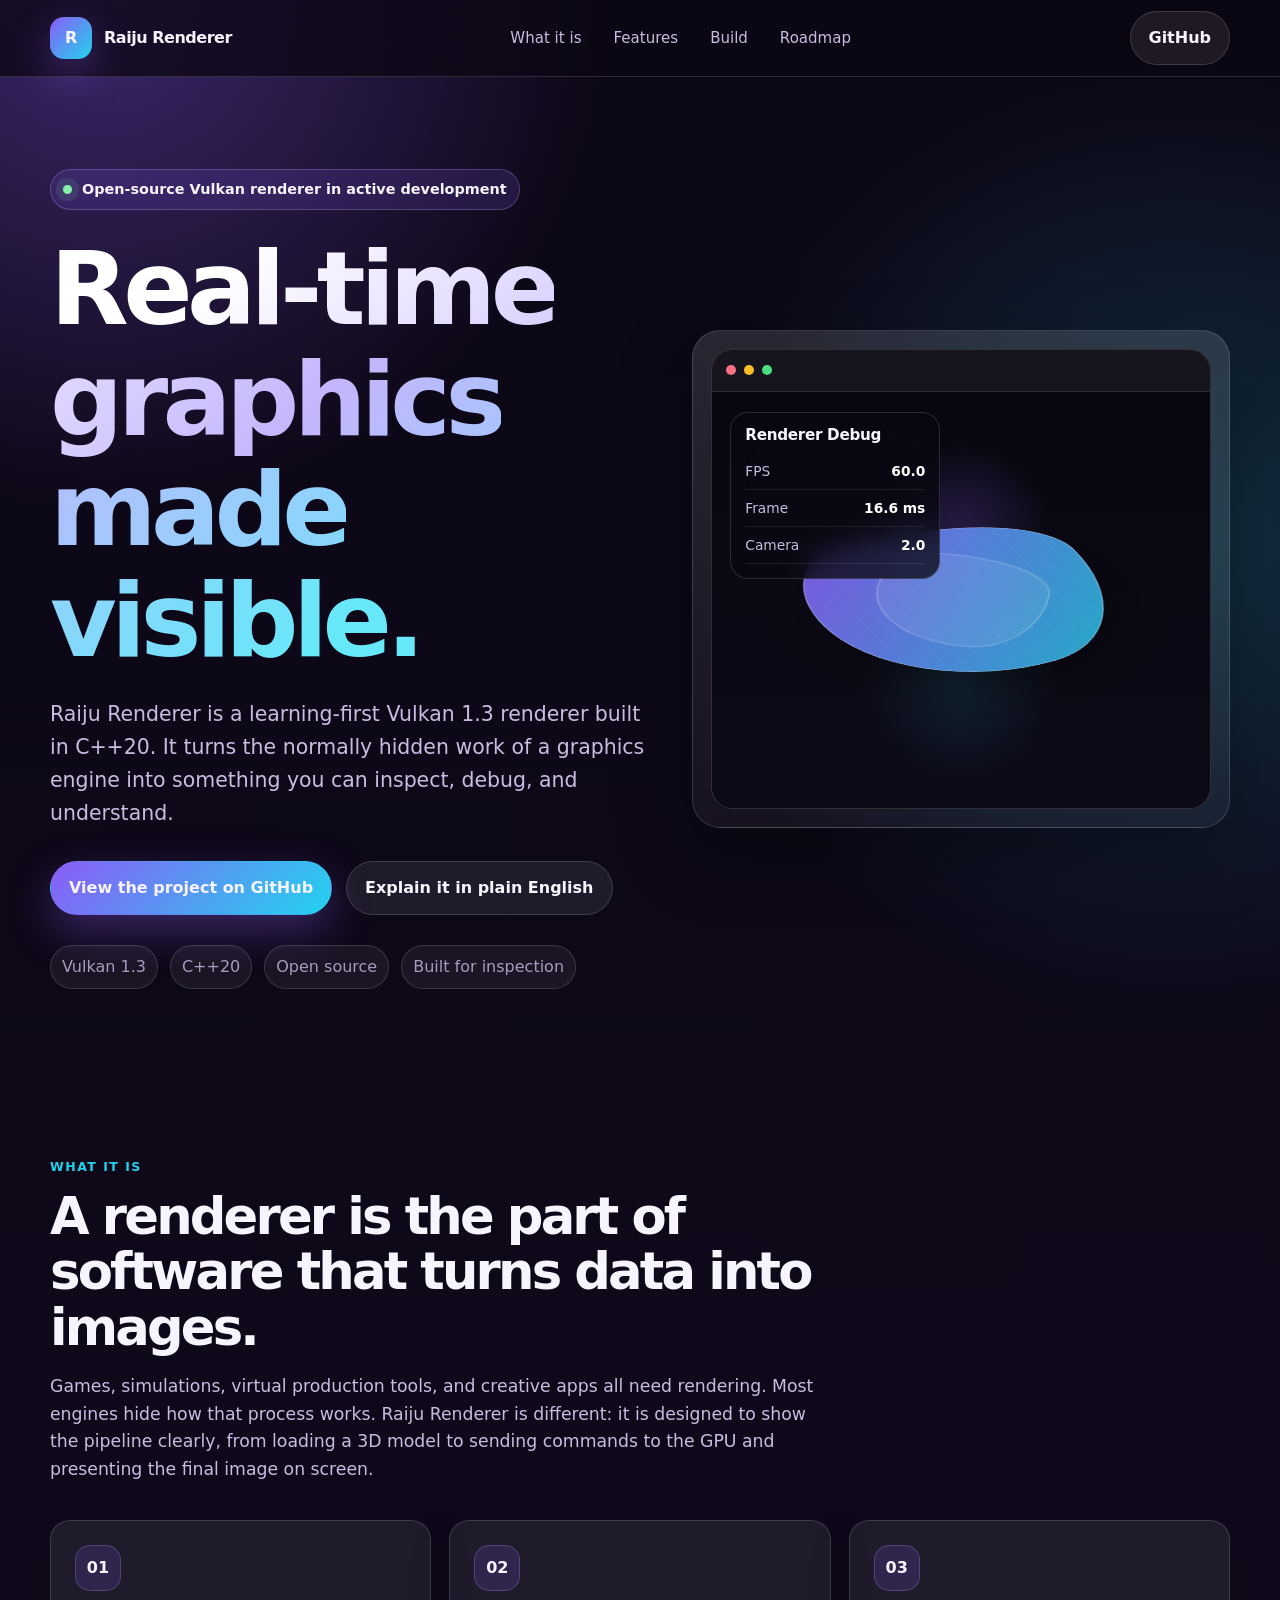
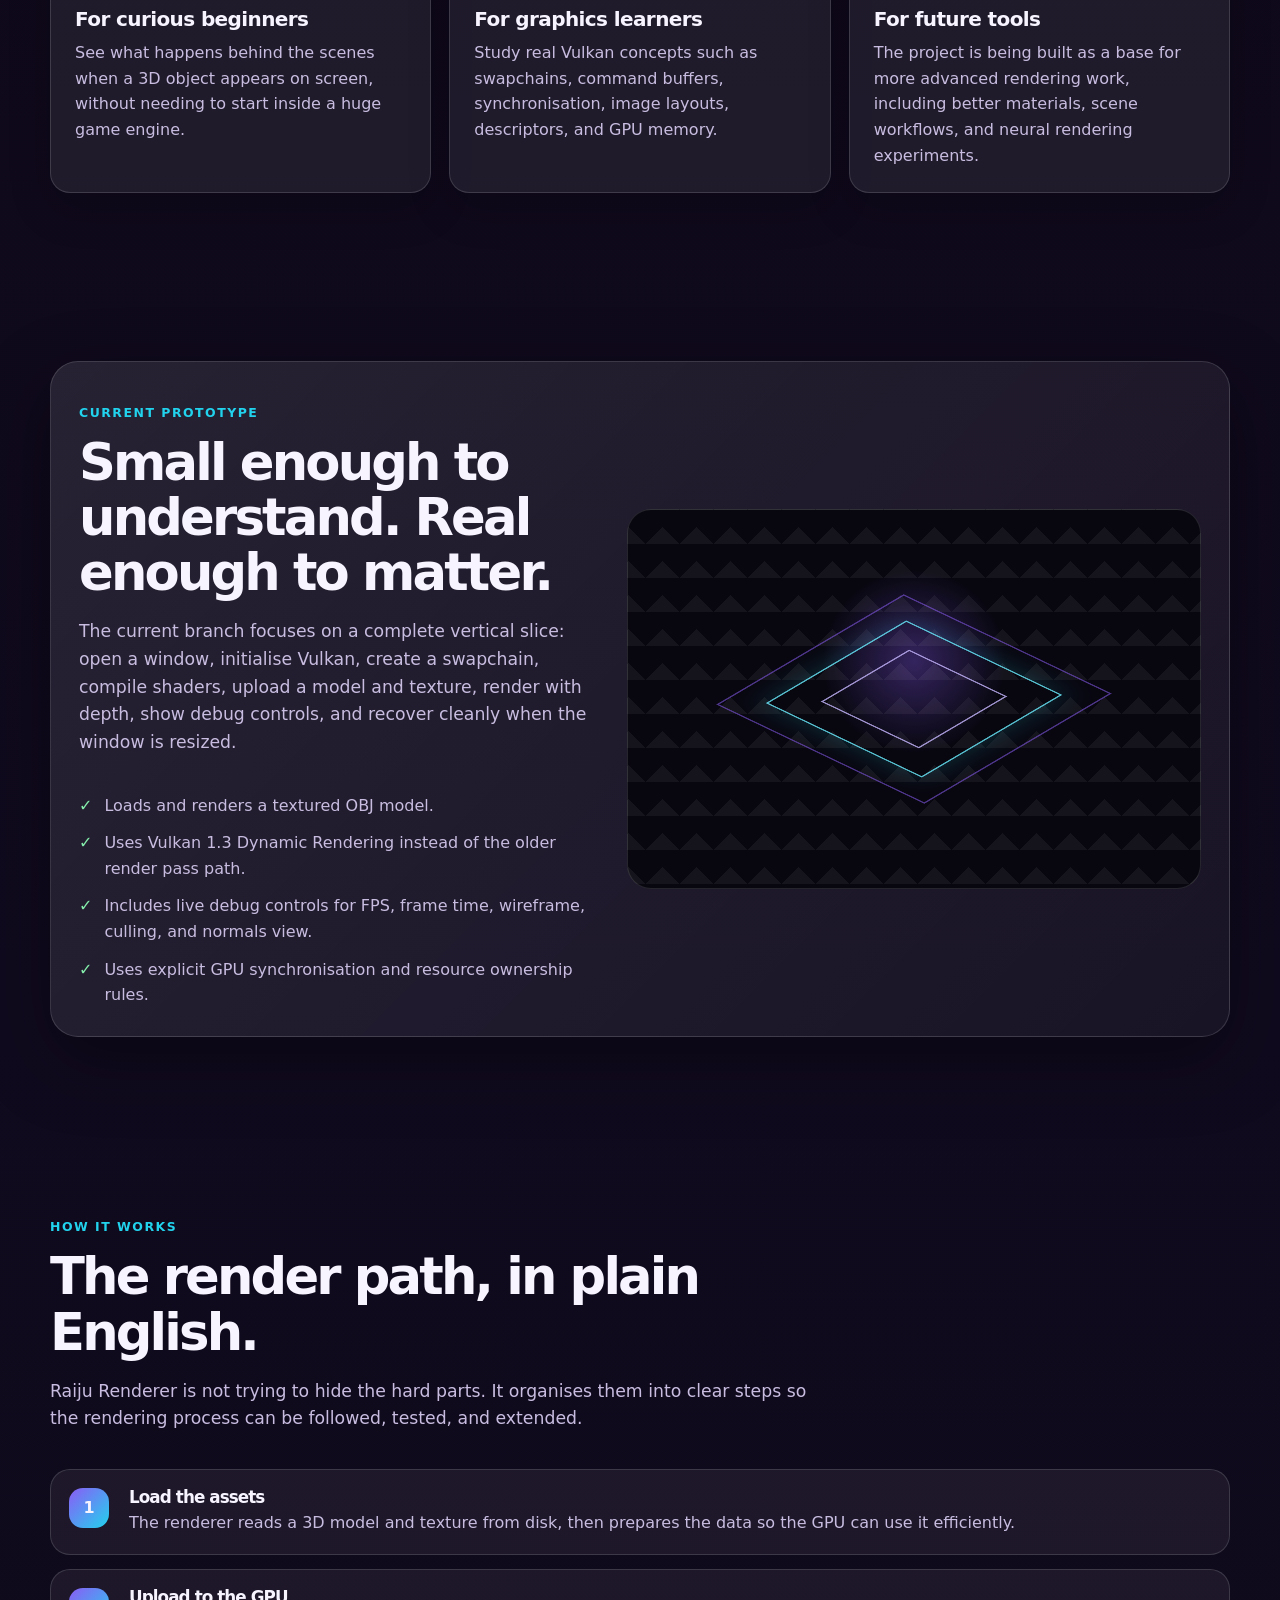
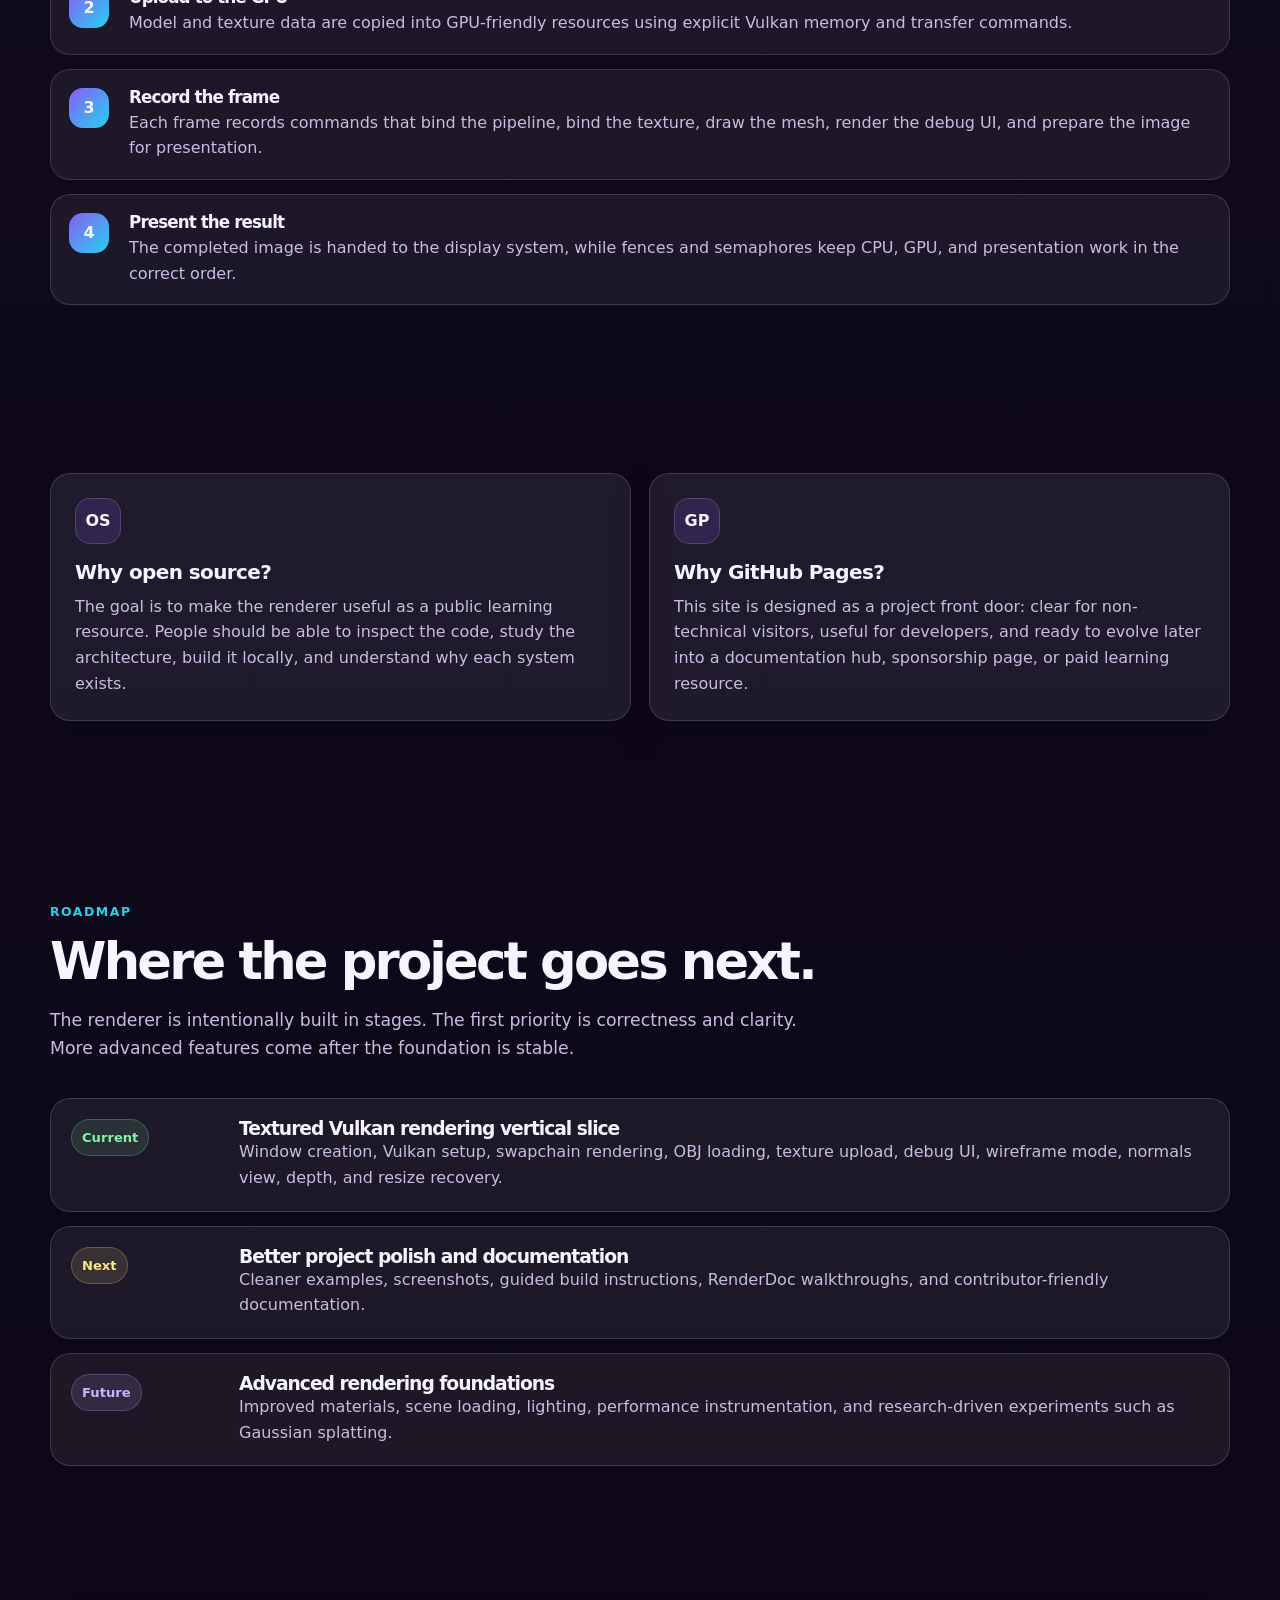
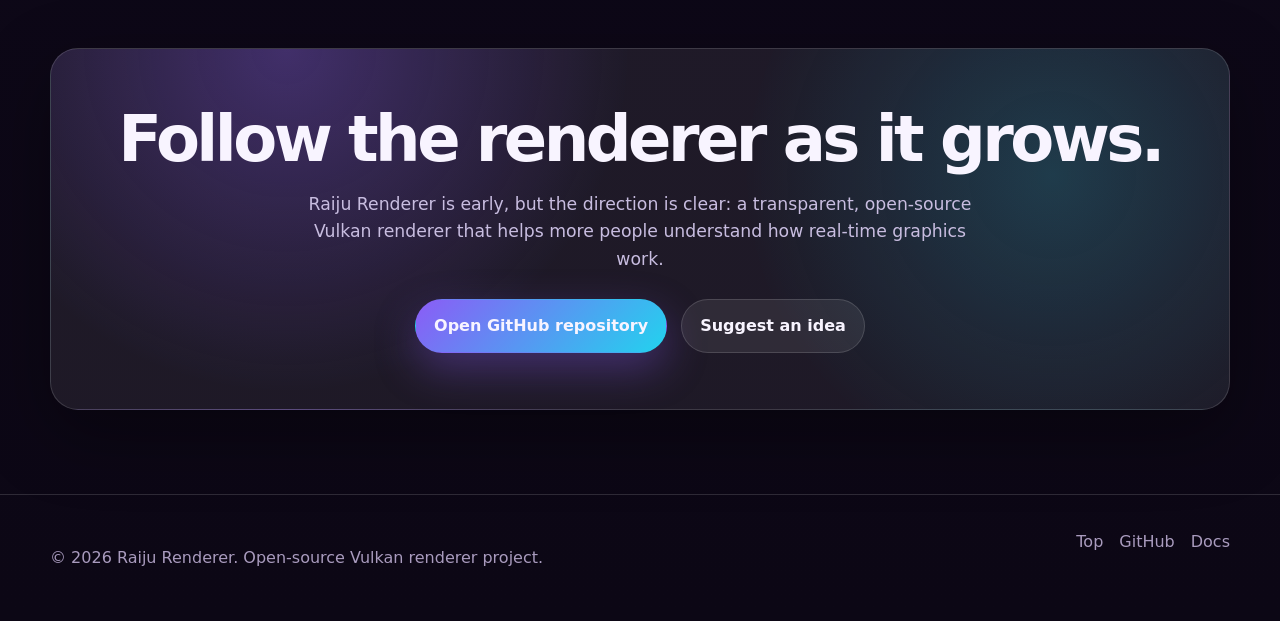
==== index.html @ 5128dfd6 "Github Pages" ====
<!doctype html>
<html lang="en">
<head>
  <meta charset="utf-8">
  <meta name="viewport" content="width=device-width, initial-scale=1">
  <meta name="description" content="Raiju Renderer is an open-source Vulkan 1.3 renderer built in C++20 to make real-time graphics easier to inspect, learn, and extend.">
  <title>Raiju Renderer | Open-Source Vulkan Renderer</title>
  <style>
    :root{--bg:#0c0715;--panel:#151025;--card:rgba(255,255,255,.075);--text:#f8f4ff;--muted:#c8bde0;--line:rgba(255,255,255,.14);--brand:#8b5cf6;--cyan:#22d3ee;--green:#86efac;--yellow:#fde68a;--max:1180px;--r:28px}
    *{box-sizing:border-box}html{scroll-behavior:smooth}body{margin:0;font-family:Inter,ui-sans-serif,system-ui,-apple-system,BlinkMacSystemFont,"Segoe UI",sans-serif;background:radial-gradient(circle at 8% 0,rgba(139,92,246,.38),transparent 32rem),radial-gradient(circle at 92% 10%,rgba(34,211,238,.20),transparent 30rem),linear-gradient(180deg,#0c0715,#100a1e 48%,#0c0715);color:var(--text);line-height:1.6}a{color:inherit;text-decoration:none}.container{width:min(100% - 40px,var(--max));margin:auto}.header{position:sticky;top:0;z-index:10;background:rgba(12,7,21,.76);backdrop-filter:blur(18px);border-bottom:1px solid var(--line)}.nav{min-height:76px;display:flex;align-items:center;justify-content:space-between;gap:20px}.brand{display:flex;align-items:center;gap:12px;font-weight:900;letter-spacing:-.03em}.mark{width:42px;height:42px;border-radius:14px;background:linear-gradient(135deg,var(--brand),var(--cyan));display:grid;place-items:center;box-shadow:0 14px 38px rgba(139,92,246,.35)}.links{display:flex;gap:8px;color:var(--muted);font-size:.94rem}.links a{padding:10px 12px;border-radius:999px}.links a:hover{background:rgba(255,255,255,.08);color:#fff}.btn{display:inline-flex;align-items:center;justify-content:center;padding:13px 18px;border-radius:999px;font-weight:800;border:1px solid transparent;transition:.18s}.btn:hover{transform:translateY(-2px)}.primary{background:linear-gradient(135deg,var(--brand),var(--cyan));box-shadow:0 16px 42px rgba(139,92,246,.34)}.secondary{background:rgba(255,255,255,.08);border-color:var(--line)}.hero{padding:92px 0 72px}.hero-grid{display:grid;grid-template-columns:1.05fr .95fr;gap:48px;align-items:center}.eyebrow{display:inline-flex;gap:10px;align-items:center;padding:8px 12px;border:1px solid rgba(196,181,253,.25);border-radius:999px;background:rgba(139,92,246,.16);font-weight:800;font-size:.9rem}.pulse{width:9px;height:9px;border-radius:99px;background:var(--green);box-shadow:0 0 0 7px rgba(134,239,172,.1)}h1,h2,h3{line-height:1.08;margin:0;letter-spacing:-.055em}h1{font-size:clamp(3rem,8vw,6.7rem);margin:24px 0 22px}.grad{background:linear-gradient(135deg,#fff 12%,#c4b5fd 48%,#67e8f9 92%);-webkit-background-clip:text;background-clip:text;color:transparent}.lead{font-size:clamp(1.08rem,2vw,1.28rem);color:var(--muted);max-width:660px;margin:0 0 32px}.actions{display:flex;flex-wrap:wrap;gap:14px}.pills{display:flex;flex-wrap:wrap;gap:12px;margin-top:30px;color:#a99bbe}.pill{padding:8px 11px;border:1px solid var(--line);border-radius:999px;background:rgba(255,255,255,.055)}.mock{border:1px solid var(--line);border-radius:var(--r);padding:18px;background:linear-gradient(180deg,rgba(255,255,255,.12),rgba(255,255,255,.045));box-shadow:0 24px 70px rgba(0,0,0,.35)}.viewport{position:relative;min-height:460px;overflow:hidden;border:1px solid rgba(255,255,255,.16);border-radius:22px;background:#080710}.topbar{height:42px;display:flex;gap:8px;align-items:center;padding:0 14px;border-bottom:1px solid rgba(255,255,255,.1);background:rgba(255,255,255,.055)}.dot{width:10px;height:10px;border-radius:999px}.dot:nth-child(1){background:#fb7185}.dot:nth-child(2){background:#fbbf24}.dot:nth-child(3){background:#4ade80}.stage{position:absolute;inset:42px 0 0;display:grid;place-items:center;background:radial-gradient(circle at 50% 34%,rgba(139,92,246,.24),transparent 24%),radial-gradient(circle at 50% 70%,rgba(34,211,238,.12),transparent 26%),linear-gradient(180deg,#080710,#0d0a18)}.orb{width:min(58%,300px);aspect-ratio:1;position:relative;transform:rotateX(58deg) rotateZ(-28deg);filter:drop-shadow(0 30px 45px rgba(0,0,0,.45))}.orb:before,.orb:after{content:"";position:absolute;inset:0;border-radius:28% 72% 40% 60%/42% 39% 61% 58%;background:linear-gradient(135deg,rgba(139,92,246,.9),rgba(34,211,238,.82)),repeating-linear-gradient(90deg,rgba(255,255,255,.16) 0 1px,transparent 1px 18px);border:1px solid rgba(255,255,255,.38)}.orb:after{inset:20%;background:rgba(255,255,255,.08);transform:translateZ(20px) rotate(34deg)}.debug{position:absolute;left:18px;top:62px;width:210px;padding:14px;border:1px solid rgba(255,255,255,.14);border-radius:18px;background:rgba(10,8,18,.76);backdrop-filter:blur(14px);z-index:2}.debug h3{font-size:.95rem;letter-spacing:-.02em;margin-bottom:10px}.metric{display:flex;justify-content:space-between;color:var(--muted);font-size:.86rem;padding:7px 0;border-bottom:1px solid rgba(255,255,255,.08)}.metric strong{color:#fff}section{padding:84px 0}.kicker{color:var(--cyan);font-weight:900;text-transform:uppercase;letter-spacing:.12em;font-size:.78rem;margin-bottom:12px}.heading{font-size:clamp(2.1rem,4vw,4rem);max-width:820px;margin-bottom:18px}.copy{max-width:780px;color:var(--muted);font-size:1.08rem;margin:0 0 36px}.grid3{display:grid;grid-template-columns:repeat(3,1fr);gap:18px}.grid2{display:grid;grid-template-columns:repeat(2,1fr);gap:18px}.card{padding:24px;border:1px solid var(--line);border-radius:20px;background:var(--card);box-shadow:0 16px 44px rgba(0,0,0,.16)}.icon{width:46px;height:46px;border-radius:15px;display:grid;place-items:center;background:rgba(139,92,246,.16);border:1px solid rgba(196,181,253,.22);margin-bottom:18px;font-weight:900}.card h3{font-size:1.25rem;letter-spacing:-.03em;margin-bottom:10px}.card p,.step p,.road p{color:var(--muted);margin:0}.showcase{display:grid;grid-template-columns:.95fr 1.05fr;gap:28px;align-items:center;border:1px solid var(--line);border-radius:var(--r);background:linear-gradient(135deg,rgba(255,255,255,.10),rgba(255,255,255,.04));padding:28px;box-shadow:0 24px 70px rgba(0,0,0,.35)}.visual{min-height:380px;border-radius:24px;border:1px solid rgba(255,255,255,.12);background:linear-gradient(45deg,rgba(255,255,255,.05) 25%,transparent 25%),linear-gradient(-45deg,rgba(255,255,255,.05) 25%,transparent 25%),radial-gradient(circle at 50% 40%,rgba(139,92,246,.34),transparent 25%),#080710;background-size:34px 34px,34px 34px,auto,auto;display:grid;place-items:center}.wire{width:210px;aspect-ratio:1;border:2px solid rgba(103,232,249,.8);transform:rotateX(58deg) rotateZ(42deg);position:relative;box-shadow:0 0 35px rgba(34,211,238,.2)}.wire:before,.wire:after{content:"";position:absolute;inset:18%;border:2px solid rgba(196,181,253,.78)}.wire:after{inset:-18%;border-color:rgba(139,92,246,.52)}.list{list-style:none;padding:0;margin:24px 0 0;display:grid;gap:12px}.list li{display:flex;gap:12px;color:var(--muted)}.check{color:var(--green);font-weight:900}.steps{counter-reset:step;display:grid;gap:14px}.step{counter-increment:step;display:grid;grid-template-columns:46px 1fr;gap:14px;padding:18px;border:1px solid var(--line);border-radius:20px;background:rgba(255,255,255,.06)}.step:before{content:counter(step);width:40px;height:40px;display:grid;place-items:center;border-radius:14px;background:linear-gradient(135deg,var(--brand),var(--cyan));font-weight:900}.step h3{font-size:1.05rem;margin-bottom:4px}.road{display:grid;grid-template-columns:150px 1fr;gap:18px;padding:20px;border:1px solid var(--line);border-radius:20px;background:rgba(255,255,255,.065);margin-bottom:14px}.badge{display:inline-flex;width:max-content;padding:7px 10px;border-radius:999px;background:rgba(134,239,172,.12);color:var(--green);border:1px solid rgba(134,239,172,.24);font-weight:900;font-size:.82rem}.next{color:var(--yellow);background:rgba(253,230,138,.12);border-color:rgba(253,230,138,.24)}.future{color:#c4b5fd;background:rgba(196,181,253,.12);border-color:rgba(196,181,253,.24)}.cta{border:1px solid var(--line);border-radius:var(--r);padding:clamp(28px,5vw,56px);background:radial-gradient(circle at 20% 0,rgba(139,92,246,.32),transparent 34%),radial-gradient(circle at 85% 35%,rgba(34,211,238,.18),transparent 30%),rgba(255,255,255,.075);box-shadow:0 24px 70px rgba(0,0,0,.35);text-align:center}.cta h2{font-size:clamp(2.2rem,5vw,4.4rem);margin-bottom:16px}.cta p{max-width:680px;margin:0 auto 26px;color:var(--muted);font-size:1.08rem}.footer{border-top:1px solid var(--line);padding:34px 0;color:#a99bbe}.foot{display:flex;justify-content:space-between;gap:20px;flex-wrap:wrap}.footlinks{display:flex;gap:16px;flex-wrap:wrap}
    @media(max-width:960px){.hero-grid,.showcase,.grid3,.grid2{grid-template-columns:1fr}.links{display:none}.hero{padding-top:64px}.road{grid-template-columns:1fr}}@media(max-width:620px){.container{width:min(100% - 28px,var(--max))}.actions .btn{width:100%}.debug{position:relative;inset:auto;margin:14px;width:calc(100% - 28px)}.stage{place-items:end center;padding-bottom:50px}section{padding:62px 0}}
  </style>
</head>
<body>
<header class="header"><div class="container nav"><a class="brand" href="#top"><span class="mark">R</span><span>Raiju Renderer</span></a><nav class="links"><a href="#what">What it is</a><a href="#features">Features</a><a href="#build">Build</a><a href="#roadmap">Roadmap</a></nav><a class="btn secondary" href="https://github.com/Raiju-Deeq/FYP-Vulkan-Renderer" target="_blank" rel="noreferrer">GitHub</a></div></header>
<main>
<section class="hero" id="top"><div class="container hero-grid"><div><span class="eyebrow"><span class="pulse"></span>Open-source Vulkan renderer in active development</span><h1><span class="grad">Real-time graphics made visible.</span></h1><p class="lead">Raiju Renderer is a learning-first Vulkan 1.3 renderer built in C++20. It turns the normally hidden work of a graphics engine into something you can inspect, debug, and understand.</p><div class="actions"><a class="btn primary" href="https://github.com/Raiju-Deeq/FYP-Vulkan-Renderer" target="_blank" rel="noreferrer">View the project on GitHub</a><a class="btn secondary" href="#what">Explain it in plain English</a></div><div class="pills"><span class="pill">Vulkan 1.3</span><span class="pill">C++20</span><span class="pill">Open source</span><span class="pill">Built for inspection</span></div></div><div class="mock"><div class="viewport"><div class="topbar"><span class="dot"></span><span class="dot"></span><span class="dot"></span></div><div class="debug"><h3>Renderer Debug</h3><div class="metric"><span>FPS</span><strong>60.0</strong></div><div class="metric"><span>Frame</span><strong>16.6 ms</strong></div><div class="metric"><span>Camera</span><strong>2.0</strong></div></div><div class="stage"><div class="orb"></div></div></div></div></div></section>
<section id="what"><div class="container"><p class="kicker">What it is</p><h2 class="heading">A renderer is the part of software that turns data into images.</h2><p class="copy">Games, simulations, virtual production tools, and creative apps all need rendering. Most engines hide how that process works. Raiju Renderer is different: it is designed to show the pipeline clearly, from loading a 3D model to sending commands to the GPU and presenting the final image on screen.</p><div class="grid3"><article class="card"><div class="icon">01</div><h3>For curious beginners</h3><p>See what happens behind the scenes when a 3D object appears on screen, without needing to start inside a huge game engine.</p></article><article class="card"><div class="icon">02</div><h3>For graphics learners</h3><p>Study real Vulkan concepts such as swapchains, command buffers, synchronisation, image layouts, descriptors, and GPU memory.</p></article><article class="card"><div class="icon">03</div><h3>For future tools</h3><p>The project is being built as a base for more advanced rendering work, including better materials, scene workflows, and neural rendering experiments.</p></article></div></div></section>
<section id="features"><div class="container showcase"><div><p class="kicker">Current prototype</p><h2 class="heading">Small enough to understand. Real enough to matter.</h2><p class="copy">The current branch focuses on a complete vertical slice: open a window, initialise Vulkan, create a swapchain, compile shaders, upload a model and texture, render with depth, show debug controls, and recover cleanly when the window is resized.</p><ul class="list"><li><span class="check">✓</span><span>Loads and renders a textured OBJ model.</span></li><li><span class="check">✓</span><span>Uses Vulkan 1.3 Dynamic Rendering instead of the older render pass path.</span></li><li><span class="check">✓</span><span>Includes live debug controls for FPS, frame time, wireframe, culling, and normals view.</span></li><li><span class="check">✓</span><span>Uses explicit GPU synchronisation and resource ownership rules.</span></li></ul></div><div class="visual"><div class="wire"></div></div></div></section>
<section id="build"><div class="container"><p class="kicker">How it works</p><h2 class="heading">The render path, in plain English.</h2><p class="copy">Raiju Renderer is not trying to hide the hard parts. It organises them into clear steps so the rendering process can be followed, tested, and extended.</p><div class="steps"><article class="step"><div><h3>Load the assets</h3><p>The renderer reads a 3D model and texture from disk, then prepares the data so the GPU can use it efficiently.</p></div></article><article class="step"><div><h3>Upload to the GPU</h3><p>Model and texture data are copied into GPU-friendly resources using explicit Vulkan memory and transfer commands.</p></div></article><article class="step"><div><h3>Record the frame</h3><p>Each frame records commands that bind the pipeline, bind the texture, draw the mesh, render the debug UI, and prepare the image for presentation.</p></div></article><article class="step"><div><h3>Present the result</h3><p>The completed image is handed to the display system, while fences and semaphores keep CPU, GPU, and presentation work in the correct order.</p></div></article></div></div></section>
<section><div class="container grid2"><article class="card"><div class="icon">OS</div><h3>Why open source?</h3><p>The goal is to make the renderer useful as a public learning resource. People should be able to inspect the code, study the architecture, build it locally, and understand why each system exists.</p></article><article class="card"><div class="icon">GP</div><h3>Why GitHub Pages?</h3><p>This site is designed as a project front door: clear for non-technical visitors, useful for developers, and ready to evolve later into a documentation hub, sponsorship page, or paid learning resource.</p></article></div></section>
<section id="roadmap"><div class="container"><p class="kicker">Roadmap</p><h2 class="heading">Where the project goes next.</h2><p class="copy">The renderer is intentionally built in stages. The first priority is correctness and clarity. More advanced features come after the foundation is stable.</p><article class="road"><div><span class="badge">Current</span></div><div><h3>Textured Vulkan rendering vertical slice</h3><p>Window creation, Vulkan setup, swapchain rendering, OBJ loading, texture upload, debug UI, wireframe mode, normals view, depth, and resize recovery.</p></div></article><article class="road"><div><span class="badge next">Next</span></div><div><h3>Better project polish and documentation</h3><p>Cleaner examples, screenshots, guided build instructions, RenderDoc walkthroughs, and contributor-friendly documentation.</p></div></article><article class="road"><div><span class="badge future">Future</span></div><div><h3>Advanced rendering foundations</h3><p>Improved materials, scene loading, lighting, performance instrumentation, and research-driven experiments such as Gaussian splatting.</p></div></article></div></section>
<section><div class="container cta"><h2>Follow the renderer as it grows.</h2><p>Raiju Renderer is early, but the direction is clear: a transparent, open-source Vulkan renderer that helps more people understand how real-time graphics work.</p><div class="actions" style="justify-content:center"><a class="btn primary" href="https://github.com/Raiju-Deeq/FYP-Vulkan-Renderer" target="_blank" rel="noreferrer">Open GitHub repository</a><a class="btn secondary" href="https://github.com/Raiju-Deeq/FYP-Vulkan-Renderer/issues" target="_blank" rel="noreferrer">Suggest an idea</a></div></div></section>
</main>
<footer class="footer"><div class="container foot"><p>© <span id="year"></span> Raiju Renderer. Open-source Vulkan renderer project.</p><div class="footlinks"><a href="#top">Top</a><a href="https://github.com/Raiju-Deeq/FYP-Vulkan-Renderer" target="_blank" rel="noreferrer">GitHub</a><a href="https://github.com/Raiju-Deeq/FYP-Vulkan-Renderer/blob/main/README.md" target="_blank" rel="noreferrer">Docs</a></div></div></footer>
<script>document.getElementById('year').textContent=new Date().getFullYear()</script>
</body>
</html>
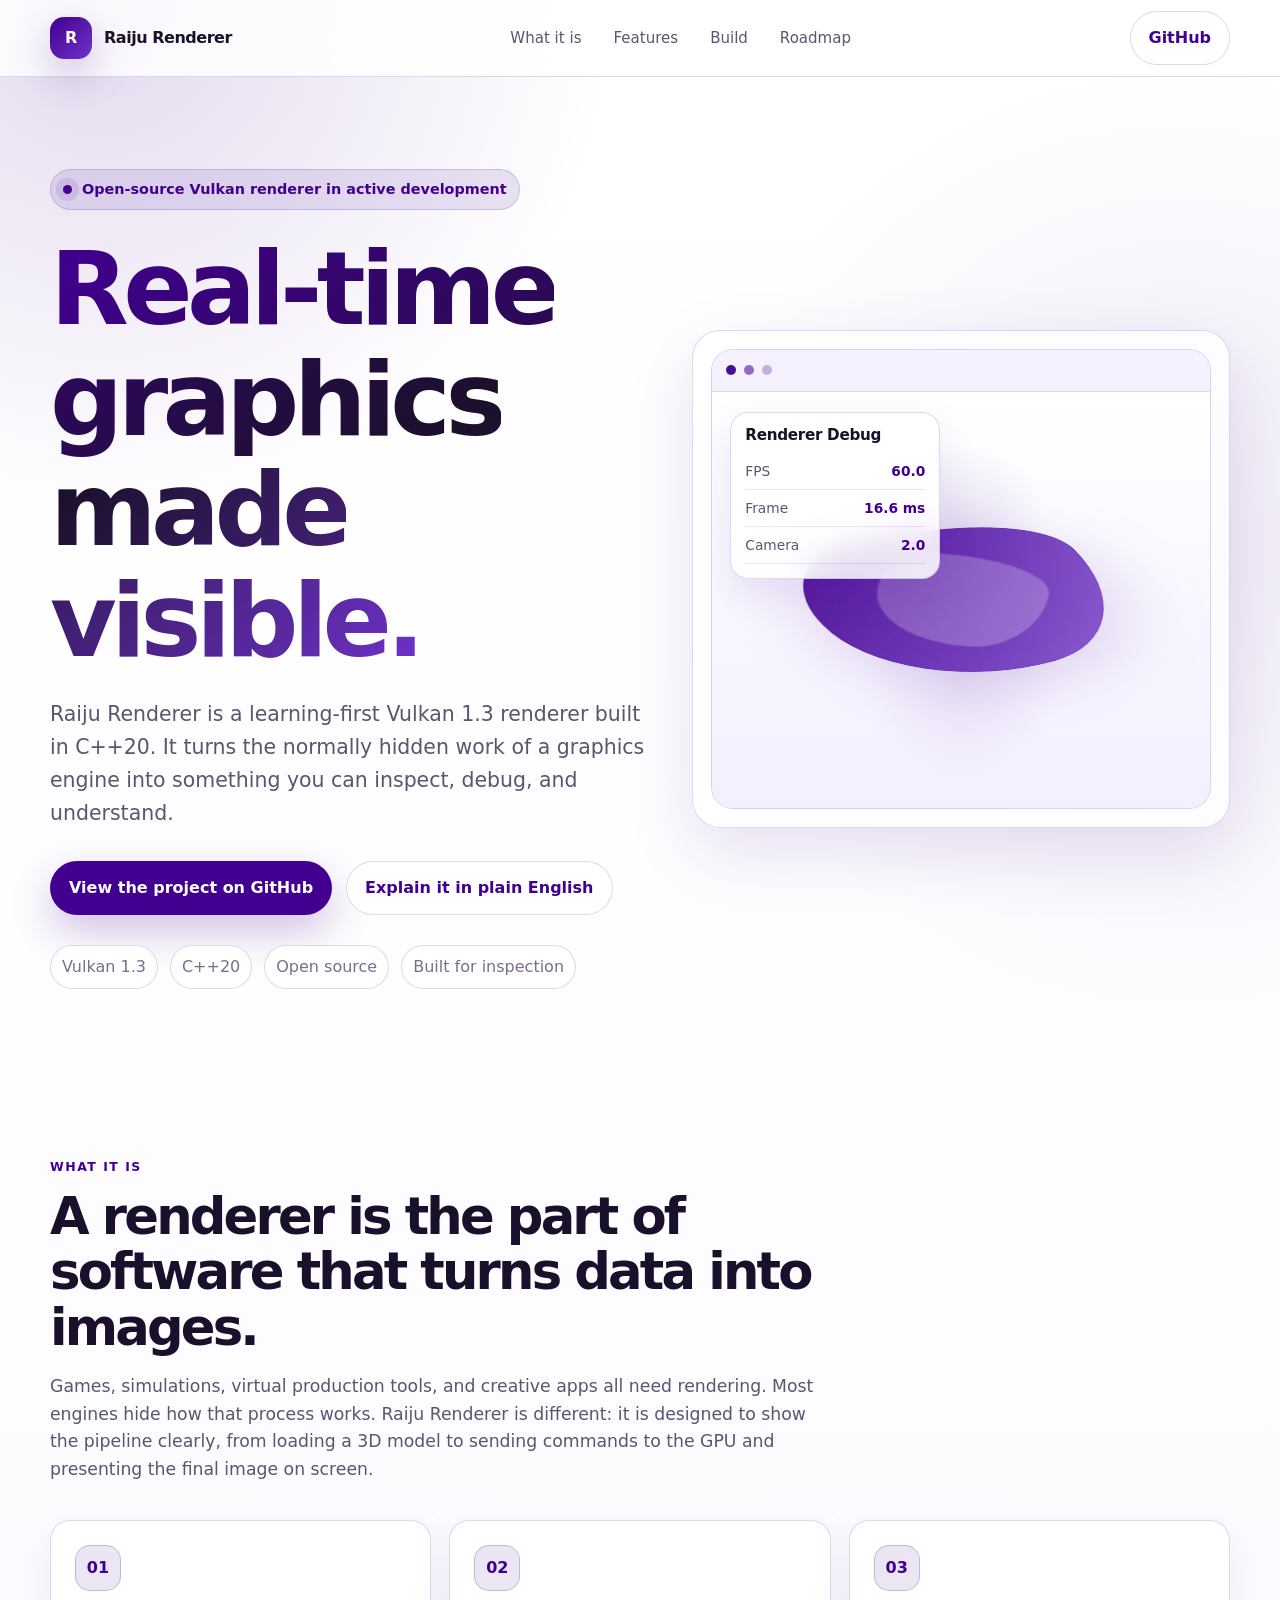
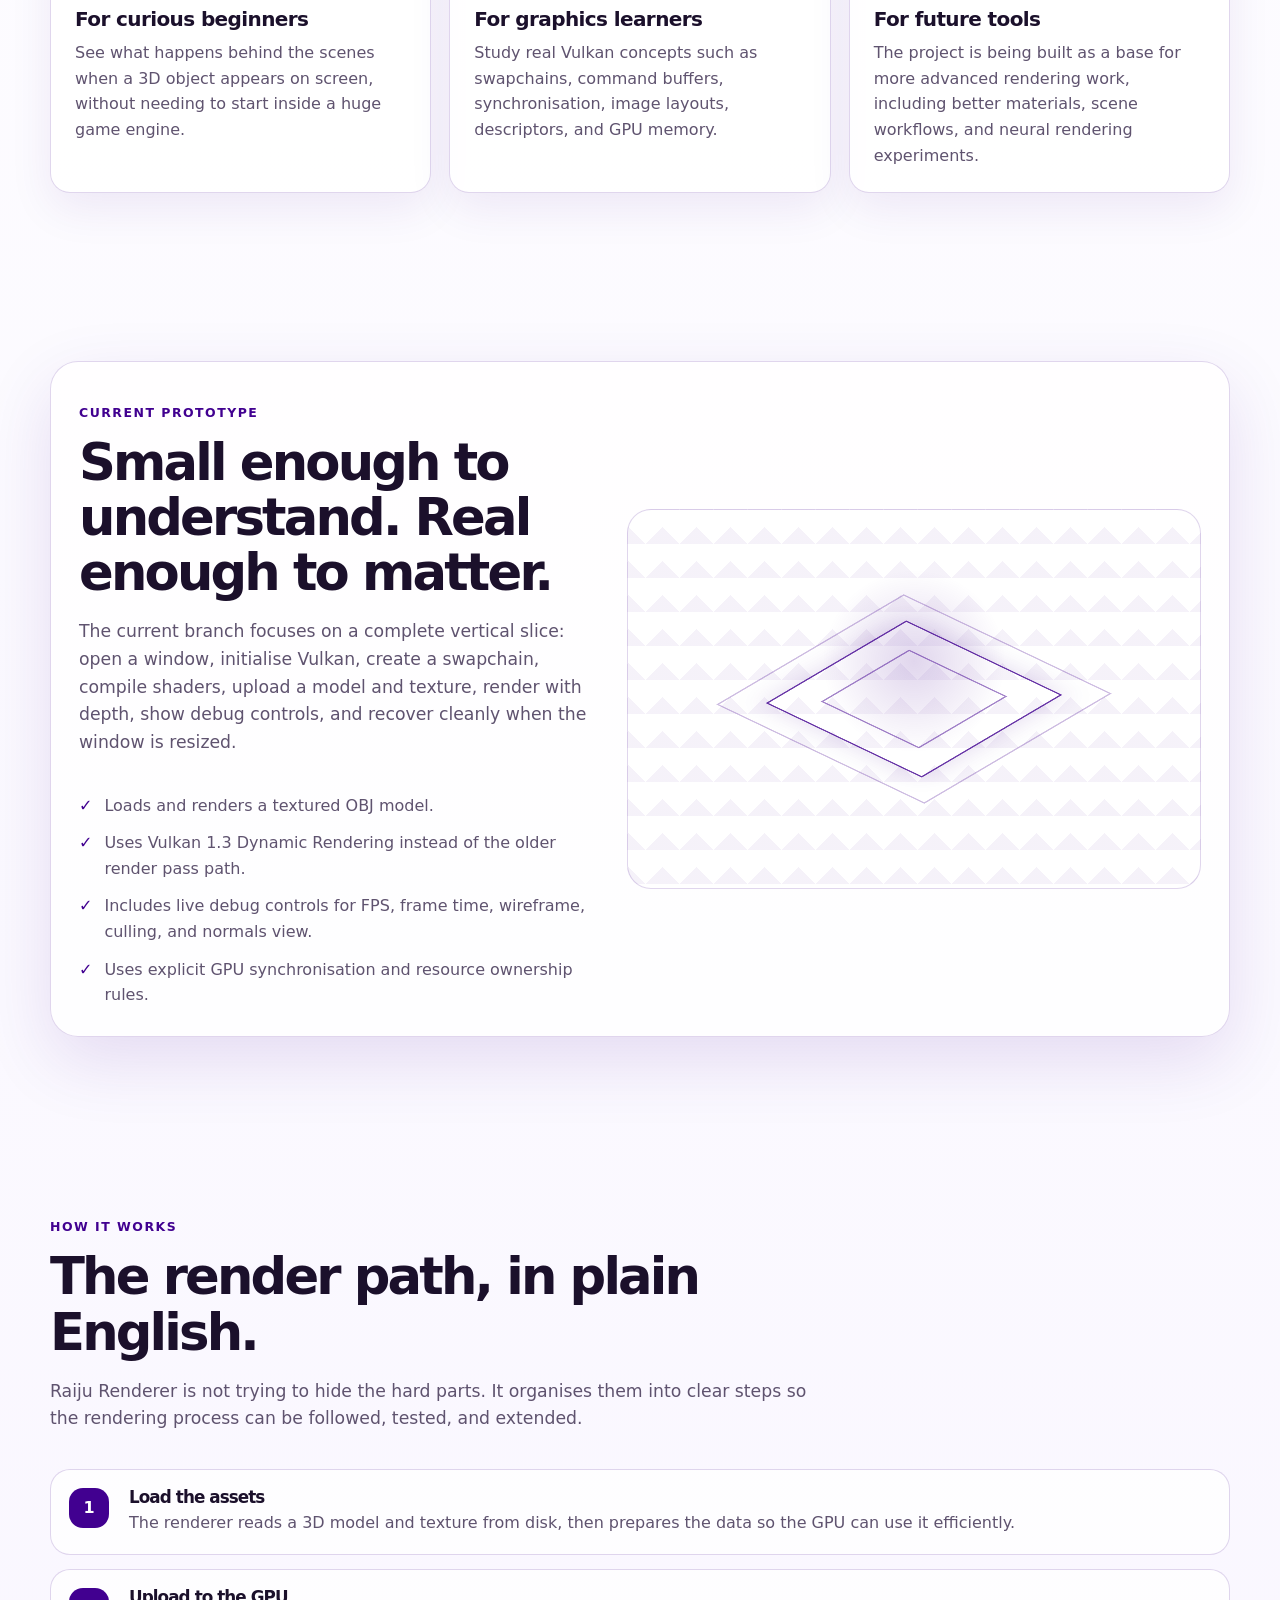
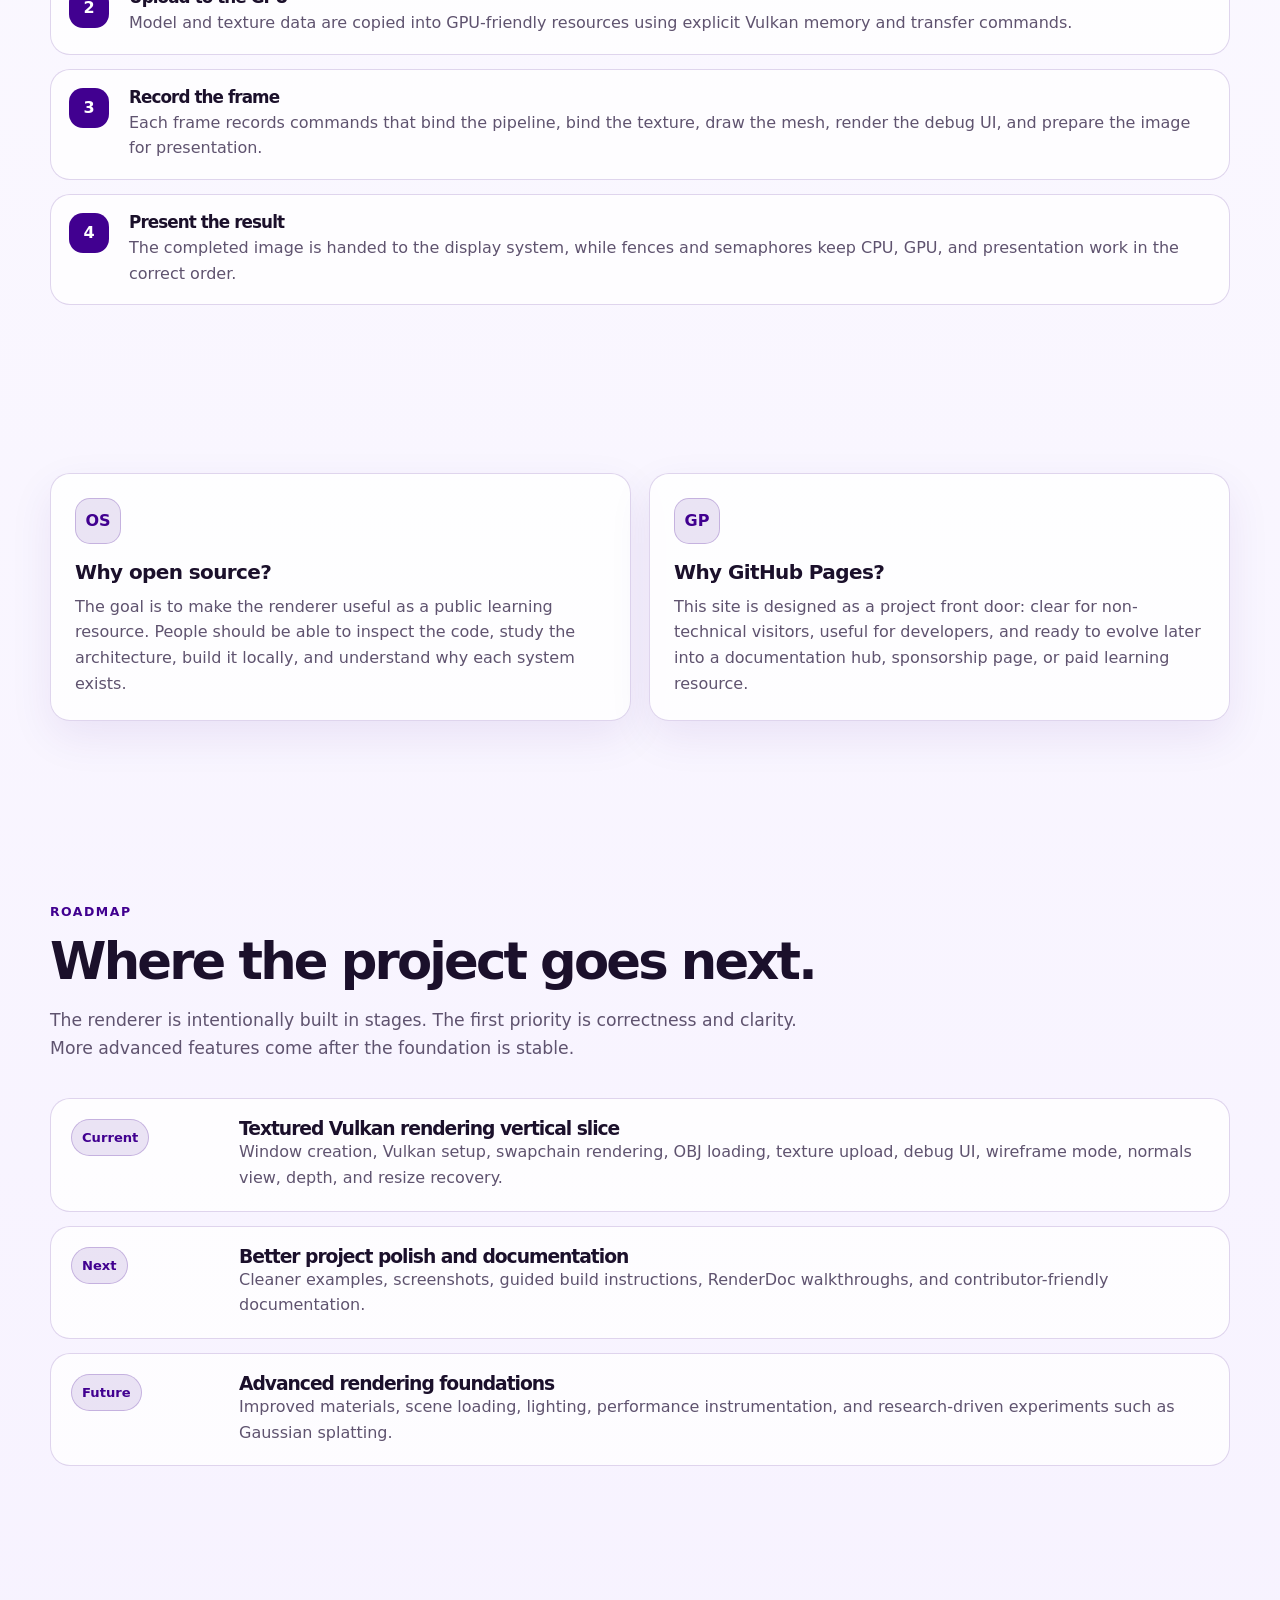
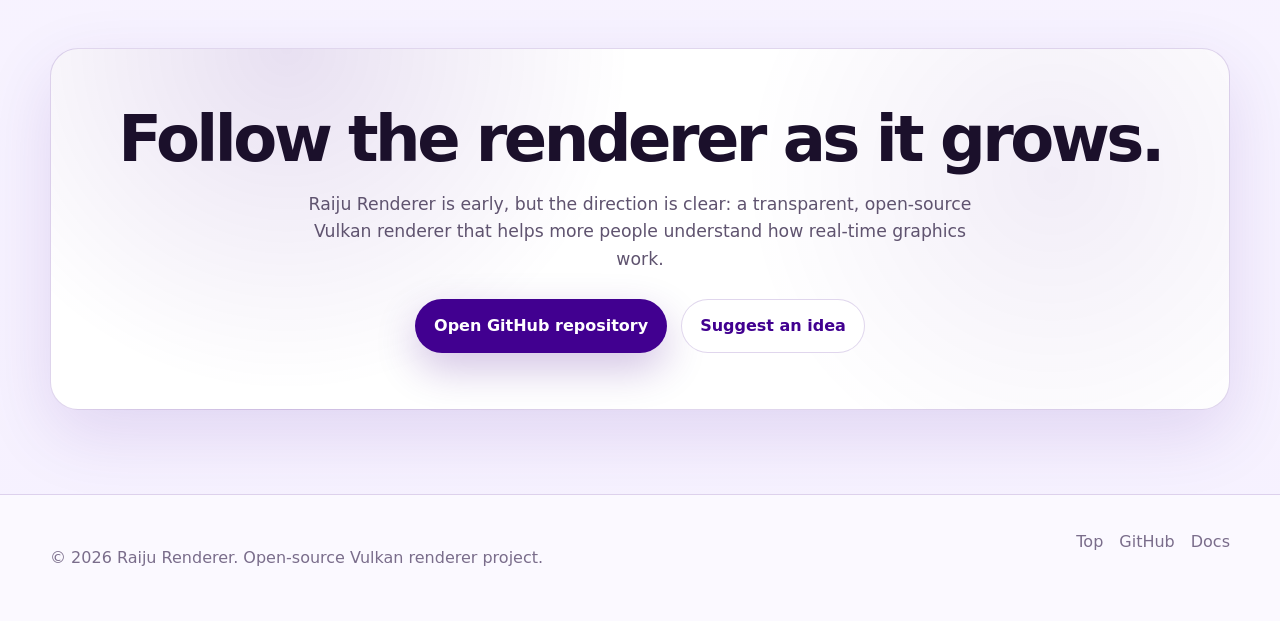
==== commit b8e894e9: "Update Github Pages" ====
--- a/index.html
+++ b/index.html
@@ -4,25 +4,707 @@
   <meta charset="utf-8">
   <meta name="viewport" content="width=device-width, initial-scale=1">
   <meta name="description" content="Raiju Renderer is an open-source Vulkan 1.3 renderer built in C++20 to make real-time graphics easier to inspect, learn, and extend.">
+  <meta name="theme-color" content="#410090">
   <title>Raiju Renderer | Open-Source Vulkan Renderer</title>
+
   <style>
-    :root{--bg:#0c0715;--panel:#151025;--card:rgba(255,255,255,.075);--text:#f8f4ff;--muted:#c8bde0;--line:rgba(255,255,255,.14);--brand:#8b5cf6;--cyan:#22d3ee;--green:#86efac;--yellow:#fde68a;--max:1180px;--r:28px}
-    *{box-sizing:border-box}html{scroll-behavior:smooth}body{margin:0;font-family:Inter,ui-sans-serif,system-ui,-apple-system,BlinkMacSystemFont,"Segoe UI",sans-serif;background:radial-gradient(circle at 8% 0,rgba(139,92,246,.38),transparent 32rem),radial-gradient(circle at 92% 10%,rgba(34,211,238,.20),transparent 30rem),linear-gradient(180deg,#0c0715,#100a1e 48%,#0c0715);color:var(--text);line-height:1.6}a{color:inherit;text-decoration:none}.container{width:min(100% - 40px,var(--max));margin:auto}.header{position:sticky;top:0;z-index:10;background:rgba(12,7,21,.76);backdrop-filter:blur(18px);border-bottom:1px solid var(--line)}.nav{min-height:76px;display:flex;align-items:center;justify-content:space-between;gap:20px}.brand{display:flex;align-items:center;gap:12px;font-weight:900;letter-spacing:-.03em}.mark{width:42px;height:42px;border-radius:14px;background:linear-gradient(135deg,var(--brand),var(--cyan));display:grid;place-items:center;box-shadow:0 14px 38px rgba(139,92,246,.35)}.links{display:flex;gap:8px;color:var(--muted);font-size:.94rem}.links a{padding:10px 12px;border-radius:999px}.links a:hover{background:rgba(255,255,255,.08);color:#fff}.btn{display:inline-flex;align-items:center;justify-content:center;padding:13px 18px;border-radius:999px;font-weight:800;border:1px solid transparent;transition:.18s}.btn:hover{transform:translateY(-2px)}.primary{background:linear-gradient(135deg,var(--brand),var(--cyan));box-shadow:0 16px 42px rgba(139,92,246,.34)}.secondary{background:rgba(255,255,255,.08);border-color:var(--line)}.hero{padding:92px 0 72px}.hero-grid{display:grid;grid-template-columns:1.05fr .95fr;gap:48px;align-items:center}.eyebrow{display:inline-flex;gap:10px;align-items:center;padding:8px 12px;border:1px solid rgba(196,181,253,.25);border-radius:999px;background:rgba(139,92,246,.16);font-weight:800;font-size:.9rem}.pulse{width:9px;height:9px;border-radius:99px;background:var(--green);box-shadow:0 0 0 7px rgba(134,239,172,.1)}h1,h2,h3{line-height:1.08;margin:0;letter-spacing:-.055em}h1{font-size:clamp(3rem,8vw,6.7rem);margin:24px 0 22px}.grad{background:linear-gradient(135deg,#fff 12%,#c4b5fd 48%,#67e8f9 92%);-webkit-background-clip:text;background-clip:text;color:transparent}.lead{font-size:clamp(1.08rem,2vw,1.28rem);color:var(--muted);max-width:660px;margin:0 0 32px}.actions{display:flex;flex-wrap:wrap;gap:14px}.pills{display:flex;flex-wrap:wrap;gap:12px;margin-top:30px;color:#a99bbe}.pill{padding:8px 11px;border:1px solid var(--line);border-radius:999px;background:rgba(255,255,255,.055)}.mock{border:1px solid var(--line);border-radius:var(--r);padding:18px;background:linear-gradient(180deg,rgba(255,255,255,.12),rgba(255,255,255,.045));box-shadow:0 24px 70px rgba(0,0,0,.35)}.viewport{position:relative;min-height:460px;overflow:hidden;border:1px solid rgba(255,255,255,.16);border-radius:22px;background:#080710}.topbar{height:42px;display:flex;gap:8px;align-items:center;padding:0 14px;border-bottom:1px solid rgba(255,255,255,.1);background:rgba(255,255,255,.055)}.dot{width:10px;height:10px;border-radius:999px}.dot:nth-child(1){background:#fb7185}.dot:nth-child(2){background:#fbbf24}.dot:nth-child(3){background:#4ade80}.stage{position:absolute;inset:42px 0 0;display:grid;place-items:center;background:radial-gradient(circle at 50% 34%,rgba(139,92,246,.24),transparent 24%),radial-gradient(circle at 50% 70%,rgba(34,211,238,.12),transparent 26%),linear-gradient(180deg,#080710,#0d0a18)}.orb{width:min(58%,300px);aspect-ratio:1;position:relative;transform:rotateX(58deg) rotateZ(-28deg);filter:drop-shadow(0 30px 45px rgba(0,0,0,.45))}.orb:before,.orb:after{content:"";position:absolute;inset:0;border-radius:28% 72% 40% 60%/42% 39% 61% 58%;background:linear-gradient(135deg,rgba(139,92,246,.9),rgba(34,211,238,.82)),repeating-linear-gradient(90deg,rgba(255,255,255,.16) 0 1px,transparent 1px 18px);border:1px solid rgba(255,255,255,.38)}.orb:after{inset:20%;background:rgba(255,255,255,.08);transform:translateZ(20px) rotate(34deg)}.debug{position:absolute;left:18px;top:62px;width:210px;padding:14px;border:1px solid rgba(255,255,255,.14);border-radius:18px;background:rgba(10,8,18,.76);backdrop-filter:blur(14px);z-index:2}.debug h3{font-size:.95rem;letter-spacing:-.02em;margin-bottom:10px}.metric{display:flex;justify-content:space-between;color:var(--muted);font-size:.86rem;padding:7px 0;border-bottom:1px solid rgba(255,255,255,.08)}.metric strong{color:#fff}section{padding:84px 0}.kicker{color:var(--cyan);font-weight:900;text-transform:uppercase;letter-spacing:.12em;font-size:.78rem;margin-bottom:12px}.heading{font-size:clamp(2.1rem,4vw,4rem);max-width:820px;margin-bottom:18px}.copy{max-width:780px;color:var(--muted);font-size:1.08rem;margin:0 0 36px}.grid3{display:grid;grid-template-columns:repeat(3,1fr);gap:18px}.grid2{display:grid;grid-template-columns:repeat(2,1fr);gap:18px}.card{padding:24px;border:1px solid var(--line);border-radius:20px;background:var(--card);box-shadow:0 16px 44px rgba(0,0,0,.16)}.icon{width:46px;height:46px;border-radius:15px;display:grid;place-items:center;background:rgba(139,92,246,.16);border:1px solid rgba(196,181,253,.22);margin-bottom:18px;font-weight:900}.card h3{font-size:1.25rem;letter-spacing:-.03em;margin-bottom:10px}.card p,.step p,.road p{color:var(--muted);margin:0}.showcase{display:grid;grid-template-columns:.95fr 1.05fr;gap:28px;align-items:center;border:1px solid var(--line);border-radius:var(--r);background:linear-gradient(135deg,rgba(255,255,255,.10),rgba(255,255,255,.04));padding:28px;box-shadow:0 24px 70px rgba(0,0,0,.35)}.visual{min-height:380px;border-radius:24px;border:1px solid rgba(255,255,255,.12);background:linear-gradient(45deg,rgba(255,255,255,.05) 25%,transparent 25%),linear-gradient(-45deg,rgba(255,255,255,.05) 25%,transparent 25%),radial-gradient(circle at 50% 40%,rgba(139,92,246,.34),transparent 25%),#080710;background-size:34px 34px,34px 34px,auto,auto;display:grid;place-items:center}.wire{width:210px;aspect-ratio:1;border:2px solid rgba(103,232,249,.8);transform:rotateX(58deg) rotateZ(42deg);position:relative;box-shadow:0 0 35px rgba(34,211,238,.2)}.wire:before,.wire:after{content:"";position:absolute;inset:18%;border:2px solid rgba(196,181,253,.78)}.wire:after{inset:-18%;border-color:rgba(139,92,246,.52)}.list{list-style:none;padding:0;margin:24px 0 0;display:grid;gap:12px}.list li{display:flex;gap:12px;color:var(--muted)}.check{color:var(--green);font-weight:900}.steps{counter-reset:step;display:grid;gap:14px}.step{counter-increment:step;display:grid;grid-template-columns:46px 1fr;gap:14px;padding:18px;border:1px solid var(--line);border-radius:20px;background:rgba(255,255,255,.06)}.step:before{content:counter(step);width:40px;height:40px;display:grid;place-items:center;border-radius:14px;background:linear-gradient(135deg,var(--brand),var(--cyan));font-weight:900}.step h3{font-size:1.05rem;margin-bottom:4px}.road{display:grid;grid-template-columns:150px 1fr;gap:18px;padding:20px;border:1px solid var(--line);border-radius:20px;background:rgba(255,255,255,.065);margin-bottom:14px}.badge{display:inline-flex;width:max-content;padding:7px 10px;border-radius:999px;background:rgba(134,239,172,.12);color:var(--green);border:1px solid rgba(134,239,172,.24);font-weight:900;font-size:.82rem}.next{color:var(--yellow);background:rgba(253,230,138,.12);border-color:rgba(253,230,138,.24)}.future{color:#c4b5fd;background:rgba(196,181,253,.12);border-color:rgba(196,181,253,.24)}.cta{border:1px solid var(--line);border-radius:var(--r);padding:clamp(28px,5vw,56px);background:radial-gradient(circle at 20% 0,rgba(139,92,246,.32),transparent 34%),radial-gradient(circle at 85% 35%,rgba(34,211,238,.18),transparent 30%),rgba(255,255,255,.075);box-shadow:0 24px 70px rgba(0,0,0,.35);text-align:center}.cta h2{font-size:clamp(2.2rem,5vw,4.4rem);margin-bottom:16px}.cta p{max-width:680px;margin:0 auto 26px;color:var(--muted);font-size:1.08rem}.footer{border-top:1px solid var(--line);padding:34px 0;color:#a99bbe}.foot{display:flex;justify-content:space-between;gap:20px;flex-wrap:wrap}.footlinks{display:flex;gap:16px;flex-wrap:wrap}
-    @media(max-width:960px){.hero-grid,.showcase,.grid3,.grid2{grid-template-columns:1fr}.links{display:none}.hero{padding-top:64px}.road{grid-template-columns:1fr}}@media(max-width:620px){.container{width:min(100% - 28px,var(--max))}.actions .btn{width:100%}.debug{position:relative;inset:auto;margin:14px;width:calc(100% - 28px)}.stage{place-items:end center;padding-bottom:50px}section{padding:62px 0}}
+    :root {
+      --bg: #fbf9ff;
+      --bg-soft: #f2ecff;
+      --panel: #ffffff;
+      --card: rgba(255, 255, 255, 0.82);
+      --card-strong: #ffffff;
+      --text: #1b102b;
+      --muted: #5f536f;
+      --muted-2: #7a6d8b;
+      --line: rgba(65, 0, 144, 0.16);
+      --brand: #410090;
+      --brand-soft: rgba(65, 0, 144, 0.10);
+      --brand-mid: rgba(65, 0, 144, 0.22);
+      --shadow: 0 24px 70px rgba(65, 0, 144, 0.12);
+      --max: 1180px;
+      --r: 28px;
+    }
+
+    * { box-sizing: border-box; }
+
+    html { scroll-behavior: smooth; }
+
+    body {
+      margin: 0;
+      font-family: Inter, ui-sans-serif, system-ui, -apple-system, BlinkMacSystemFont, "Segoe UI", sans-serif;
+      background:
+        radial-gradient(circle at 8% 0, rgba(65, 0, 144, 0.15), transparent 32rem),
+        radial-gradient(circle at 92% 10%, rgba(65, 0, 144, 0.08), transparent 30rem),
+        linear-gradient(180deg, #ffffff 0%, var(--bg) 48%, #f6f1ff 100%);
+      color: var(--text);
+      line-height: 1.6;
+    }
+
+    a { color: inherit; text-decoration: none; }
+
+    .container {
+      width: min(100% - 40px, var(--max));
+      margin: auto;
+    }
+
+    .header {
+      position: sticky;
+      top: 0;
+      z-index: 10;
+      background: rgba(255, 255, 255, 0.82);
+      backdrop-filter: blur(18px);
+      border-bottom: 1px solid var(--line);
+    }
+
+    .nav {
+      min-height: 76px;
+      display: flex;
+      align-items: center;
+      justify-content: space-between;
+      gap: 20px;
+    }
+
+    .brand {
+      display: flex;
+      align-items: center;
+      gap: 12px;
+      font-weight: 900;
+      letter-spacing: -0.03em;
+    }
+
+    .mark {
+      width: 42px;
+      height: 42px;
+      border-radius: 14px;
+      background: linear-gradient(135deg, var(--brand), #6f32c9);
+      color: #fff;
+      display: grid;
+      place-items: center;
+      box-shadow: 0 14px 38px rgba(65, 0, 144, 0.26);
+    }
+
+    .links {
+      display: flex;
+      gap: 8px;
+      color: var(--muted);
+      font-size: 0.94rem;
+    }
+
+    .links a {
+      padding: 10px 12px;
+      border-radius: 999px;
+    }
+
+    .links a:hover {
+      background: var(--brand-soft);
+      color: var(--brand);
+    }
+
+    .btn {
+      display: inline-flex;
+      align-items: center;
+      justify-content: center;
+      padding: 13px 18px;
+      border-radius: 999px;
+      font-weight: 800;
+      border: 1px solid transparent;
+      transition: 0.18s;
+    }
+
+    .btn:hover { transform: translateY(-2px); }
+
+    .primary {
+      background: var(--brand);
+      color: #fff;
+      box-shadow: 0 16px 42px rgba(65, 0, 144, 0.24);
+    }
+
+    .secondary {
+      background: #fff;
+      color: var(--brand);
+      border-color: var(--line);
+    }
+
+    .hero { padding: 92px 0 72px; }
+
+    .hero-grid {
+      display: grid;
+      grid-template-columns: 1.05fr 0.95fr;
+      gap: 48px;
+      align-items: center;
+    }
+
+    .eyebrow {
+      display: inline-flex;
+      gap: 10px;
+      align-items: center;
+      padding: 8px 12px;
+      border: 1px solid var(--line);
+      border-radius: 999px;
+      background: var(--brand-soft);
+      color: var(--brand);
+      font-weight: 800;
+      font-size: 0.9rem;
+    }
+
+    .pulse {
+      width: 9px;
+      height: 9px;
+      border-radius: 99px;
+      background: var(--brand);
+      box-shadow: 0 0 0 7px rgba(65, 0, 144, 0.10);
+    }
+
+    h1, h2, h3 {
+      line-height: 1.08;
+      margin: 0;
+      letter-spacing: -0.055em;
+    }
+
+    h1 {
+      font-size: clamp(3rem, 8vw, 6.7rem);
+      margin: 24px 0 22px;
+    }
+
+    .grad {
+      background: linear-gradient(135deg, var(--brand) 0%, #1b102b 58%, #6f32c9 100%);
+      -webkit-background-clip: text;
+      background-clip: text;
+      color: transparent;
+    }
+
+    .lead {
+      font-size: clamp(1.08rem, 2vw, 1.28rem);
+      color: var(--muted);
+      max-width: 660px;
+      margin: 0 0 32px;
+    }
+
+    .actions {
+      display: flex;
+      flex-wrap: wrap;
+      gap: 14px;
+    }
+
+    .pills {
+      display: flex;
+      flex-wrap: wrap;
+      gap: 12px;
+      margin-top: 30px;
+      color: var(--muted-2);
+    }
+
+    .pill {
+      padding: 8px 11px;
+      border: 1px solid var(--line);
+      border-radius: 999px;
+      background: #fff;
+    }
+
+    .mock {
+      border: 1px solid var(--line);
+      border-radius: var(--r);
+      padding: 18px;
+      background: rgba(255, 255, 255, 0.76);
+      box-shadow: var(--shadow);
+    }
+
+    .viewport {
+      position: relative;
+      min-height: 460px;
+      overflow: hidden;
+      border: 1px solid rgba(65, 0, 144, 0.18);
+      border-radius: 22px;
+      background: #ffffff;
+    }
+
+    .topbar {
+      height: 42px;
+      display: flex;
+      gap: 8px;
+      align-items: center;
+      padding: 0 14px;
+      border-bottom: 1px solid rgba(65, 0, 144, 0.12);
+      background: #f6f1ff;
+    }
+
+    .dot { width: 10px; height: 10px; border-radius: 999px; }
+    .dot:nth-child(1) { background: #410090; opacity: 0.95; }
+    .dot:nth-child(2) { background: #410090; opacity: 0.55; }
+    .dot:nth-child(3) { background: #410090; opacity: 0.28; }
+
+    .stage {
+      position: absolute;
+      inset: 42px 0 0;
+      display: grid;
+      place-items: center;
+      background:
+        radial-gradient(circle at 50% 34%, rgba(65, 0, 144, 0.12), transparent 24%),
+        radial-gradient(circle at 50% 70%, rgba(65, 0, 144, 0.07), transparent 26%),
+        linear-gradient(180deg, #ffffff, #f4efff);
+    }
+
+    .orb {
+      width: min(58%, 300px);
+      aspect-ratio: 1;
+      position: relative;
+      transform: rotateX(58deg) rotateZ(-28deg);
+      filter: drop-shadow(0 30px 45px rgba(65, 0, 144, 0.18));
+    }
+
+    .orb:before, .orb:after {
+      content: "";
+      position: absolute;
+      inset: 0;
+      border-radius: 28% 72% 40% 60% / 42% 39% 61% 58%;
+      background:
+        linear-gradient(135deg, rgba(65, 0, 144, 0.92), rgba(111, 50, 201, 0.74)),
+        repeating-linear-gradient(90deg, rgba(255, 255, 255, 0.25) 0 1px, transparent 1px 18px);
+      border: 1px solid rgba(65, 0, 144, 0.28);
+    }
+
+    .orb:after {
+      inset: 20%;
+      background: rgba(255, 255, 255, 0.22);
+      transform: translateZ(20px) rotate(34deg);
+    }
+
+    .debug {
+      position: absolute;
+      left: 18px;
+      top: 62px;
+      width: 210px;
+      padding: 14px;
+      border: 1px solid rgba(65, 0, 144, 0.16);
+      border-radius: 18px;
+      background: rgba(255, 255, 255, 0.86);
+      backdrop-filter: blur(14px);
+      z-index: 2;
+      box-shadow: 0 16px 40px rgba(65, 0, 144, 0.10);
+    }
+
+    .debug h3 {
+      font-size: 0.95rem;
+      letter-spacing: -0.02em;
+      margin-bottom: 10px;
+    }
+
+    .metric {
+      display: flex;
+      justify-content: space-between;
+      color: var(--muted);
+      font-size: 0.86rem;
+      padding: 7px 0;
+      border-bottom: 1px solid rgba(65, 0, 144, 0.10);
+    }
+
+    .metric strong { color: var(--brand); }
+
+    section { padding: 84px 0; }
+
+    .kicker {
+      color: var(--brand);
+      font-weight: 900;
+      text-transform: uppercase;
+      letter-spacing: 0.12em;
+      font-size: 0.78rem;
+      margin-bottom: 12px;
+    }
+
+    .heading {
+      font-size: clamp(2.1rem, 4vw, 4rem);
+      max-width: 820px;
+      margin-bottom: 18px;
+    }
+
+    .copy {
+      max-width: 780px;
+      color: var(--muted);
+      font-size: 1.08rem;
+      margin: 0 0 36px;
+    }
+
+    .grid3 {
+      display: grid;
+      grid-template-columns: repeat(3, 1fr);
+      gap: 18px;
+    }
+
+    .grid2 {
+      display: grid;
+      grid-template-columns: repeat(2, 1fr);
+      gap: 18px;
+    }
+
+    .card {
+      padding: 24px;
+      border: 1px solid var(--line);
+      border-radius: 20px;
+      background: var(--card);
+      box-shadow: 0 16px 44px rgba(65, 0, 144, 0.08);
+    }
+
+    .icon {
+      width: 46px;
+      height: 46px;
+      border-radius: 15px;
+      display: grid;
+      place-items: center;
+      background: var(--brand-soft);
+      border: 1px solid var(--brand-mid);
+      color: var(--brand);
+      margin-bottom: 18px;
+      font-weight: 900;
+    }
+
+    .card h3 {
+      font-size: 1.25rem;
+      letter-spacing: -0.03em;
+      margin-bottom: 10px;
+    }
+
+    .card p, .step p, .road p {
+      color: var(--muted);
+      margin: 0;
+    }
+
+    .showcase {
+      display: grid;
+      grid-template-columns: 0.95fr 1.05fr;
+      gap: 28px;
+      align-items: center;
+      border: 1px solid var(--line);
+      border-radius: var(--r);
+      background: rgba(255, 255, 255, 0.80);
+      padding: 28px;
+      box-shadow: var(--shadow);
+    }
+
+    .visual {
+      min-height: 380px;
+      border-radius: 24px;
+      border: 1px solid rgba(65, 0, 144, 0.16);
+      background:
+        linear-gradient(45deg, rgba(65, 0, 144, 0.05) 25%, transparent 25%),
+        linear-gradient(-45deg, rgba(65, 0, 144, 0.05) 25%, transparent 25%),
+        radial-gradient(circle at 50% 40%, rgba(65, 0, 144, 0.16), transparent 25%),
+        #ffffff;
+      background-size: 34px 34px, 34px 34px, auto, auto;
+      display: grid;
+      place-items: center;
+    }
+
+    .wire {
+      width: 210px;
+      aspect-ratio: 1;
+      border: 2px solid rgba(65, 0, 144, 0.78);
+      transform: rotateX(58deg) rotateZ(42deg);
+      position: relative;
+      box-shadow: 0 0 35px rgba(65, 0, 144, 0.15);
+    }
+
+    .wire:before, .wire:after {
+      content: "";
+      position: absolute;
+      inset: 18%;
+      border: 2px solid rgba(65, 0, 144, 0.48);
+    }
+
+    .wire:after {
+      inset: -18%;
+      border-color: rgba(65, 0, 144, 0.26);
+    }
+
+    .list {
+      list-style: none;
+      padding: 0;
+      margin: 24px 0 0;
+      display: grid;
+      gap: 12px;
+    }
+
+    .list li {
+      display: flex;
+      gap: 12px;
+      color: var(--muted);
+    }
+
+    .check {
+      color: var(--brand);
+      font-weight: 900;
+    }
+
+    .steps {
+      counter-reset: step;
+      display: grid;
+      gap: 14px;
+    }
+
+    .step {
+      counter-increment: step;
+      display: grid;
+      grid-template-columns: 46px 1fr;
+      gap: 14px;
+      padding: 18px;
+      border: 1px solid var(--line);
+      border-radius: 20px;
+      background: rgba(255, 255, 255, 0.76);
+    }
+
+    .step:before {
+      content: counter(step);
+      width: 40px;
+      height: 40px;
+      display: grid;
+      place-items: center;
+      border-radius: 14px;
+      background: var(--brand);
+      color: #fff;
+      font-weight: 900;
+    }
+
+    .step h3 {
+      font-size: 1.05rem;
+      margin-bottom: 4px;
+    }
+
+    .road {
+      display: grid;
+      grid-template-columns: 150px 1fr;
+      gap: 18px;
+      padding: 20px;
+      border: 1px solid var(--line);
+      border-radius: 20px;
+      background: rgba(255, 255, 255, 0.76);
+      margin-bottom: 14px;
+    }
+
+    .badge {
+      display: inline-flex;
+      width: max-content;
+      padding: 7px 10px;
+      border-radius: 999px;
+      background: var(--brand-soft);
+      color: var(--brand);
+      border: 1px solid var(--brand-mid);
+      font-weight: 900;
+      font-size: 0.82rem;
+    }
+
+    .next, .future {
+      color: var(--brand);
+      background: var(--brand-soft);
+      border-color: var(--brand-mid);
+    }
+
+    .cta {
+      border: 1px solid var(--line);
+      border-radius: var(--r);
+      padding: clamp(28px, 5vw, 56px);
+      background:
+        radial-gradient(circle at 20% 0, rgba(65, 0, 144, 0.12), transparent 34%),
+        radial-gradient(circle at 85% 35%, rgba(65, 0, 144, 0.07), transparent 30%),
+        #fff;
+      box-shadow: var(--shadow);
+      text-align: center;
+    }
+
+    .cta h2 {
+      font-size: clamp(2.2rem, 5vw, 4.4rem);
+      margin-bottom: 16px;
+    }
+
+    .cta p {
+      max-width: 680px;
+      margin: 0 auto 26px;
+      color: var(--muted);
+      font-size: 1.08rem;
+    }
+
+    .footer {
+      border-top: 1px solid var(--line);
+      padding: 34px 0;
+      color: var(--muted-2);
+      background: rgba(255, 255, 255, 0.60);
+    }
+
+    .foot {
+      display: flex;
+      justify-content: space-between;
+      gap: 20px;
+      flex-wrap: wrap;
+    }
+
+    .footlinks {
+      display: flex;
+      gap: 16px;
+      flex-wrap: wrap;
+    }
+
+    .footlinks a:hover { color: var(--brand); }
+
+    @media (max-width: 960px) {
+      .hero-grid, .showcase, .grid3, .grid2 { grid-template-columns: 1fr; }
+      .links { display: none; }
+      .hero { padding-top: 64px; }
+      .road { grid-template-columns: 1fr; }
+    }
+
+    @media (max-width: 620px) {
+      .container { width: min(100% - 28px, var(--max)); }
+      .actions .btn { width: 100%; }
+      .debug {
+        position: relative;
+        inset: auto;
+        margin: 14px;
+        width: calc(100% - 28px);
+      }
+      .stage {
+        place-items: end center;
+        padding-bottom: 50px;
+      }
+      section { padding: 62px 0; }
+    }
   </style>
 </head>
+
 <body>
-<header class="header"><div class="container nav"><a class="brand" href="#top"><span class="mark">R</span><span>Raiju Renderer</span></a><nav class="links"><a href="#what">What it is</a><a href="#features">Features</a><a href="#build">Build</a><a href="#roadmap">Roadmap</a></nav><a class="btn secondary" href="https://github.com/Raiju-Deeq/FYP-Vulkan-Renderer" target="_blank" rel="noreferrer">GitHub</a></div></header>
+<header class="header">
+  <div class="container nav">
+    <a class="brand" href="#top"><span class="mark">R</span><span>Raiju Renderer</span></a>
+    <nav class="links">
+      <a href="#what">What it is</a>
+      <a href="#features">Features</a>
+      <a href="#build">Build</a>
+      <a href="#roadmap">Roadmap</a>
+    </nav>
+    <a class="btn secondary" href="https://github.com/Raiju-Deeq/FYP-Vulkan-Renderer" target="_blank" rel="noreferrer">GitHub</a>
+  </div>
+</header>
+
 <main>
-<section class="hero" id="top"><div class="container hero-grid"><div><span class="eyebrow"><span class="pulse"></span>Open-source Vulkan renderer in active development</span><h1><span class="grad">Real-time graphics made visible.</span></h1><p class="lead">Raiju Renderer is a learning-first Vulkan 1.3 renderer built in C++20. It turns the normally hidden work of a graphics engine into something you can inspect, debug, and understand.</p><div class="actions"><a class="btn primary" href="https://github.com/Raiju-Deeq/FYP-Vulkan-Renderer" target="_blank" rel="noreferrer">View the project on GitHub</a><a class="btn secondary" href="#what">Explain it in plain English</a></div><div class="pills"><span class="pill">Vulkan 1.3</span><span class="pill">C++20</span><span class="pill">Open source</span><span class="pill">Built for inspection</span></div></div><div class="mock"><div class="viewport"><div class="topbar"><span class="dot"></span><span class="dot"></span><span class="dot"></span></div><div class="debug"><h3>Renderer Debug</h3><div class="metric"><span>FPS</span><strong>60.0</strong></div><div class="metric"><span>Frame</span><strong>16.6 ms</strong></div><div class="metric"><span>Camera</span><strong>2.0</strong></div></div><div class="stage"><div class="orb"></div></div></div></div></div></section>
-<section id="what"><div class="container"><p class="kicker">What it is</p><h2 class="heading">A renderer is the part of software that turns data into images.</h2><p class="copy">Games, simulations, virtual production tools, and creative apps all need rendering. Most engines hide how that process works. Raiju Renderer is different: it is designed to show the pipeline clearly, from loading a 3D model to sending commands to the GPU and presenting the final image on screen.</p><div class="grid3"><article class="card"><div class="icon">01</div><h3>For curious beginners</h3><p>See what happens behind the scenes when a 3D object appears on screen, without needing to start inside a huge game engine.</p></article><article class="card"><div class="icon">02</div><h3>For graphics learners</h3><p>Study real Vulkan concepts such as swapchains, command buffers, synchronisation, image layouts, descriptors, and GPU memory.</p></article><article class="card"><div class="icon">03</div><h3>For future tools</h3><p>The project is being built as a base for more advanced rendering work, including better materials, scene workflows, and neural rendering experiments.</p></article></div></div></section>
-<section id="features"><div class="container showcase"><div><p class="kicker">Current prototype</p><h2 class="heading">Small enough to understand. Real enough to matter.</h2><p class="copy">The current branch focuses on a complete vertical slice: open a window, initialise Vulkan, create a swapchain, compile shaders, upload a model and texture, render with depth, show debug controls, and recover cleanly when the window is resized.</p><ul class="list"><li><span class="check">✓</span><span>Loads and renders a textured OBJ model.</span></li><li><span class="check">✓</span><span>Uses Vulkan 1.3 Dynamic Rendering instead of the older render pass path.</span></li><li><span class="check">✓</span><span>Includes live debug controls for FPS, frame time, wireframe, culling, and normals view.</span></li><li><span class="check">✓</span><span>Uses explicit GPU synchronisation and resource ownership rules.</span></li></ul></div><div class="visual"><div class="wire"></div></div></div></section>
-<section id="build"><div class="container"><p class="kicker">How it works</p><h2 class="heading">The render path, in plain English.</h2><p class="copy">Raiju Renderer is not trying to hide the hard parts. It organises them into clear steps so the rendering process can be followed, tested, and extended.</p><div class="steps"><article class="step"><div><h3>Load the assets</h3><p>The renderer reads a 3D model and texture from disk, then prepares the data so the GPU can use it efficiently.</p></div></article><article class="step"><div><h3>Upload to the GPU</h3><p>Model and texture data are copied into GPU-friendly resources using explicit Vulkan memory and transfer commands.</p></div></article><article class="step"><div><h3>Record the frame</h3><p>Each frame records commands that bind the pipeline, bind the texture, draw the mesh, render the debug UI, and prepare the image for presentation.</p></div></article><article class="step"><div><h3>Present the result</h3><p>The completed image is handed to the display system, while fences and semaphores keep CPU, GPU, and presentation work in the correct order.</p></div></article></div></div></section>
-<section><div class="container grid2"><article class="card"><div class="icon">OS</div><h3>Why open source?</h3><p>The goal is to make the renderer useful as a public learning resource. People should be able to inspect the code, study the architecture, build it locally, and understand why each system exists.</p></article><article class="card"><div class="icon">GP</div><h3>Why GitHub Pages?</h3><p>This site is designed as a project front door: clear for non-technical visitors, useful for developers, and ready to evolve later into a documentation hub, sponsorship page, or paid learning resource.</p></article></div></section>
-<section id="roadmap"><div class="container"><p class="kicker">Roadmap</p><h2 class="heading">Where the project goes next.</h2><p class="copy">The renderer is intentionally built in stages. The first priority is correctness and clarity. More advanced features come after the foundation is stable.</p><article class="road"><div><span class="badge">Current</span></div><div><h3>Textured Vulkan rendering vertical slice</h3><p>Window creation, Vulkan setup, swapchain rendering, OBJ loading, texture upload, debug UI, wireframe mode, normals view, depth, and resize recovery.</p></div></article><article class="road"><div><span class="badge next">Next</span></div><div><h3>Better project polish and documentation</h3><p>Cleaner examples, screenshots, guided build instructions, RenderDoc walkthroughs, and contributor-friendly documentation.</p></div></article><article class="road"><div><span class="badge future">Future</span></div><div><h3>Advanced rendering foundations</h3><p>Improved materials, scene loading, lighting, performance instrumentation, and research-driven experiments such as Gaussian splatting.</p></div></article></div></section>
-<section><div class="container cta"><h2>Follow the renderer as it grows.</h2><p>Raiju Renderer is early, but the direction is clear: a transparent, open-source Vulkan renderer that helps more people understand how real-time graphics work.</p><div class="actions" style="justify-content:center"><a class="btn primary" href="https://github.com/Raiju-Deeq/FYP-Vulkan-Renderer" target="_blank" rel="noreferrer">Open GitHub repository</a><a class="btn secondary" href="https://github.com/Raiju-Deeq/FYP-Vulkan-Renderer/issues" target="_blank" rel="noreferrer">Suggest an idea</a></div></div></section>
+  <section class="hero" id="top">
+    <div class="container hero-grid">
+      <div>
+        <span class="eyebrow"><span class="pulse"></span>Open-source Vulkan renderer in active development</span>
+        <h1><span class="grad">Real-time graphics made visible.</span></h1>
+        <p class="lead">Raiju Renderer is a learning-first Vulkan 1.3 renderer built in C++20. It turns the normally hidden work of a graphics engine into something you can inspect, debug, and understand.</p>
+        <div class="actions">
+          <a class="btn primary" href="https://github.com/Raiju-Deeq/FYP-Vulkan-Renderer" target="_blank" rel="noreferrer">View the project on GitHub</a>
+          <a class="btn secondary" href="#what">Explain it in plain English</a>
+        </div>
+        <div class="pills">
+          <span class="pill">Vulkan 1.3</span>
+          <span class="pill">C++20</span>
+          <span class="pill">Open source</span>
+          <span class="pill">Built for inspection</span>
+        </div>
+      </div>
+
+      <div class="mock">
+        <div class="viewport">
+          <div class="topbar"><span class="dot"></span><span class="dot"></span><span class="dot"></span></div>
+          <div class="debug">
+            <h3>Renderer Debug</h3>
+            <div class="metric"><span>FPS</span><strong>60.0</strong></div>
+            <div class="metric"><span>Frame</span><strong>16.6 ms</strong></div>
+            <div class="metric"><span>Camera</span><strong>2.0</strong></div>
+          </div>
+          <div class="stage"><div class="orb"></div></div>
+        </div>
+      </div>
+    </div>
+  </section>
+
+  <section id="what">
+    <div class="container">
+      <p class="kicker">What it is</p>
+      <h2 class="heading">A renderer is the part of software that turns data into images.</h2>
+      <p class="copy">Games, simulations, virtual production tools, and creative apps all need rendering. Most engines hide how that process works. Raiju Renderer is different: it is designed to show the pipeline clearly, from loading a 3D model to sending commands to the GPU and presenting the final image on screen.</p>
+
+      <div class="grid3">
+        <article class="card"><div class="icon">01</div><h3>For curious beginners</h3><p>See what happens behind the scenes when a 3D object appears on screen, without needing to start inside a huge game engine.</p></article>
+        <article class="card"><div class="icon">02</div><h3>For graphics learners</h3><p>Study real Vulkan concepts such as swapchains, command buffers, synchronisation, image layouts, descriptors, and GPU memory.</p></article>
+        <article class="card"><div class="icon">03</div><h3>For future tools</h3><p>The project is being built as a base for more advanced rendering work, including better materials, scene workflows, and neural rendering experiments.</p></article>
+      </div>
+    </div>
+  </section>
+
+  <section id="features">
+    <div class="container showcase">
+      <div>
+        <p class="kicker">Current prototype</p>
+        <h2 class="heading">Small enough to understand. Real enough to matter.</h2>
+        <p class="copy">The current branch focuses on a complete vertical slice: open a window, initialise Vulkan, create a swapchain, compile shaders, upload a model and texture, render with depth, show debug controls, and recover cleanly when the window is resized.</p>
+        <ul class="list">
+          <li><span class="check">✓</span><span>Loads and renders a textured OBJ model.</span></li>
+          <li><span class="check">✓</span><span>Uses Vulkan 1.3 Dynamic Rendering instead of the older render pass path.</span></li>
+          <li><span class="check">✓</span><span>Includes live debug controls for FPS, frame time, wireframe, culling, and normals view.</span></li>
+          <li><span class="check">✓</span><span>Uses explicit GPU synchronisation and resource ownership rules.</span></li>
+        </ul>
+      </div>
+      <div class="visual"><div class="wire"></div></div>
+    </div>
+  </section>
+
+  <section id="build">
+    <div class="container">
+      <p class="kicker">How it works</p>
+      <h2 class="heading">The render path, in plain English.</h2>
+      <p class="copy">Raiju Renderer is not trying to hide the hard parts. It organises them into clear steps so the rendering process can be followed, tested, and extended.</p>
+
+      <div class="steps">
+        <article class="step"><div><h3>Load the assets</h3><p>The renderer reads a 3D model and texture from disk, then prepares the data so the GPU can use it efficiently.</p></div></article>
+        <article class="step"><div><h3>Upload to the GPU</h3><p>Model and texture data are copied into GPU-friendly resources using explicit Vulkan memory and transfer commands.</p></div></article>
+        <article class="step"><div><h3>Record the frame</h3><p>Each frame records commands that bind the pipeline, bind the texture, draw the mesh, render the debug UI, and prepare the image for presentation.</p></div></article>
+        <article class="step"><div><h3>Present the result</h3><p>The completed image is handed to the display system, while fences and semaphores keep CPU, GPU, and presentation work in the correct order.</p></div></article>
+      </div>
+    </div>
+  </section>
+
+  <section>
+    <div class="container grid2">
+      <article class="card"><div class="icon">OS</div><h3>Why open source?</h3><p>The goal is to make the renderer useful as a public learning resource. People should be able to inspect the code, study the architecture, build it locally, and understand why each system exists.</p></article>
+      <article class="card"><div class="icon">GP</div><h3>Why GitHub Pages?</h3><p>This site is designed as a project front door: clear for non-technical visitors, useful for developers, and ready to evolve later into a documentation hub, sponsorship page, or paid learning resource.</p></article>
+    </div>
+  </section>
+
+  <section id="roadmap">
+    <div class="container">
+      <p class="kicker">Roadmap</p>
+      <h2 class="heading">Where the project goes next.</h2>
+      <p class="copy">The renderer is intentionally built in stages. The first priority is correctness and clarity. More advanced features come after the foundation is stable.</p>
+
+      <article class="road"><div><span class="badge">Current</span></div><div><h3>Textured Vulkan rendering vertical slice</h3><p>Window creation, Vulkan setup, swapchain rendering, OBJ loading, texture upload, debug UI, wireframe mode, normals view, depth, and resize recovery.</p></div></article>
+      <article class="road"><div><span class="badge next">Next</span></div><div><h3>Better project polish and documentation</h3><p>Cleaner examples, screenshots, guided build instructions, RenderDoc walkthroughs, and contributor-friendly documentation.</p></div></article>
+      <article class="road"><div><span class="badge future">Future</span></div><div><h3>Advanced rendering foundations</h3><p>Improved materials, scene loading, lighting, performance instrumentation, and research-driven experiments such as Gaussian splatting.</p></div></article>
+    </div>
+  </section>
+
+  <section>
+    <div class="container cta">
+      <h2>Follow the renderer as it grows.</h2>
+      <p>Raiju Renderer is early, but the direction is clear: a transparent, open-source Vulkan renderer that helps more people understand how real-time graphics work.</p>
+      <div class="actions" style="justify-content:center">
+        <a class="btn primary" href="https://github.com/Raiju-Deeq/FYP-Vulkan-Renderer" target="_blank" rel="noreferrer">Open GitHub repository</a>
+        <a class="btn secondary" href="https://github.com/Raiju-Deeq/FYP-Vulkan-Renderer/issues" target="_blank" rel="noreferrer">Suggest an idea</a>
+      </div>
+    </div>
+  </section>
 </main>
-<footer class="footer"><div class="container foot"><p>© <span id="year"></span> Raiju Renderer. Open-source Vulkan renderer project.</p><div class="footlinks"><a href="#top">Top</a><a href="https://github.com/Raiju-Deeq/FYP-Vulkan-Renderer" target="_blank" rel="noreferrer">GitHub</a><a href="https://github.com/Raiju-Deeq/FYP-Vulkan-Renderer/blob/main/README.md" target="_blank" rel="noreferrer">Docs</a></div></div></footer>
-<script>document.getElementById('year').textContent=new Date().getFullYear()</script>
+
+<footer class="footer">
+  <div class="container foot">
+    <p>© <span id="year"></span> Raiju Renderer. Open-source Vulkan renderer project.</p>
+    <div class="footlinks">
+      <a href="#top">Top</a>
+      <a href="https://github.com/Raiju-Deeq/FYP-Vulkan-Renderer" target="_blank" rel="noreferrer">GitHub</a>
+      <a href="https://github.com/Raiju-Deeq/FYP-Vulkan-Renderer/blob/main/README.md" target="_blank" rel="noreferrer">Docs</a>
+    </div>
+  </div>
+</footer>
+
+<script>document.getElementById('year').textContent = new Date().getFullYear()</script>
 </body>
-</html>+</html>
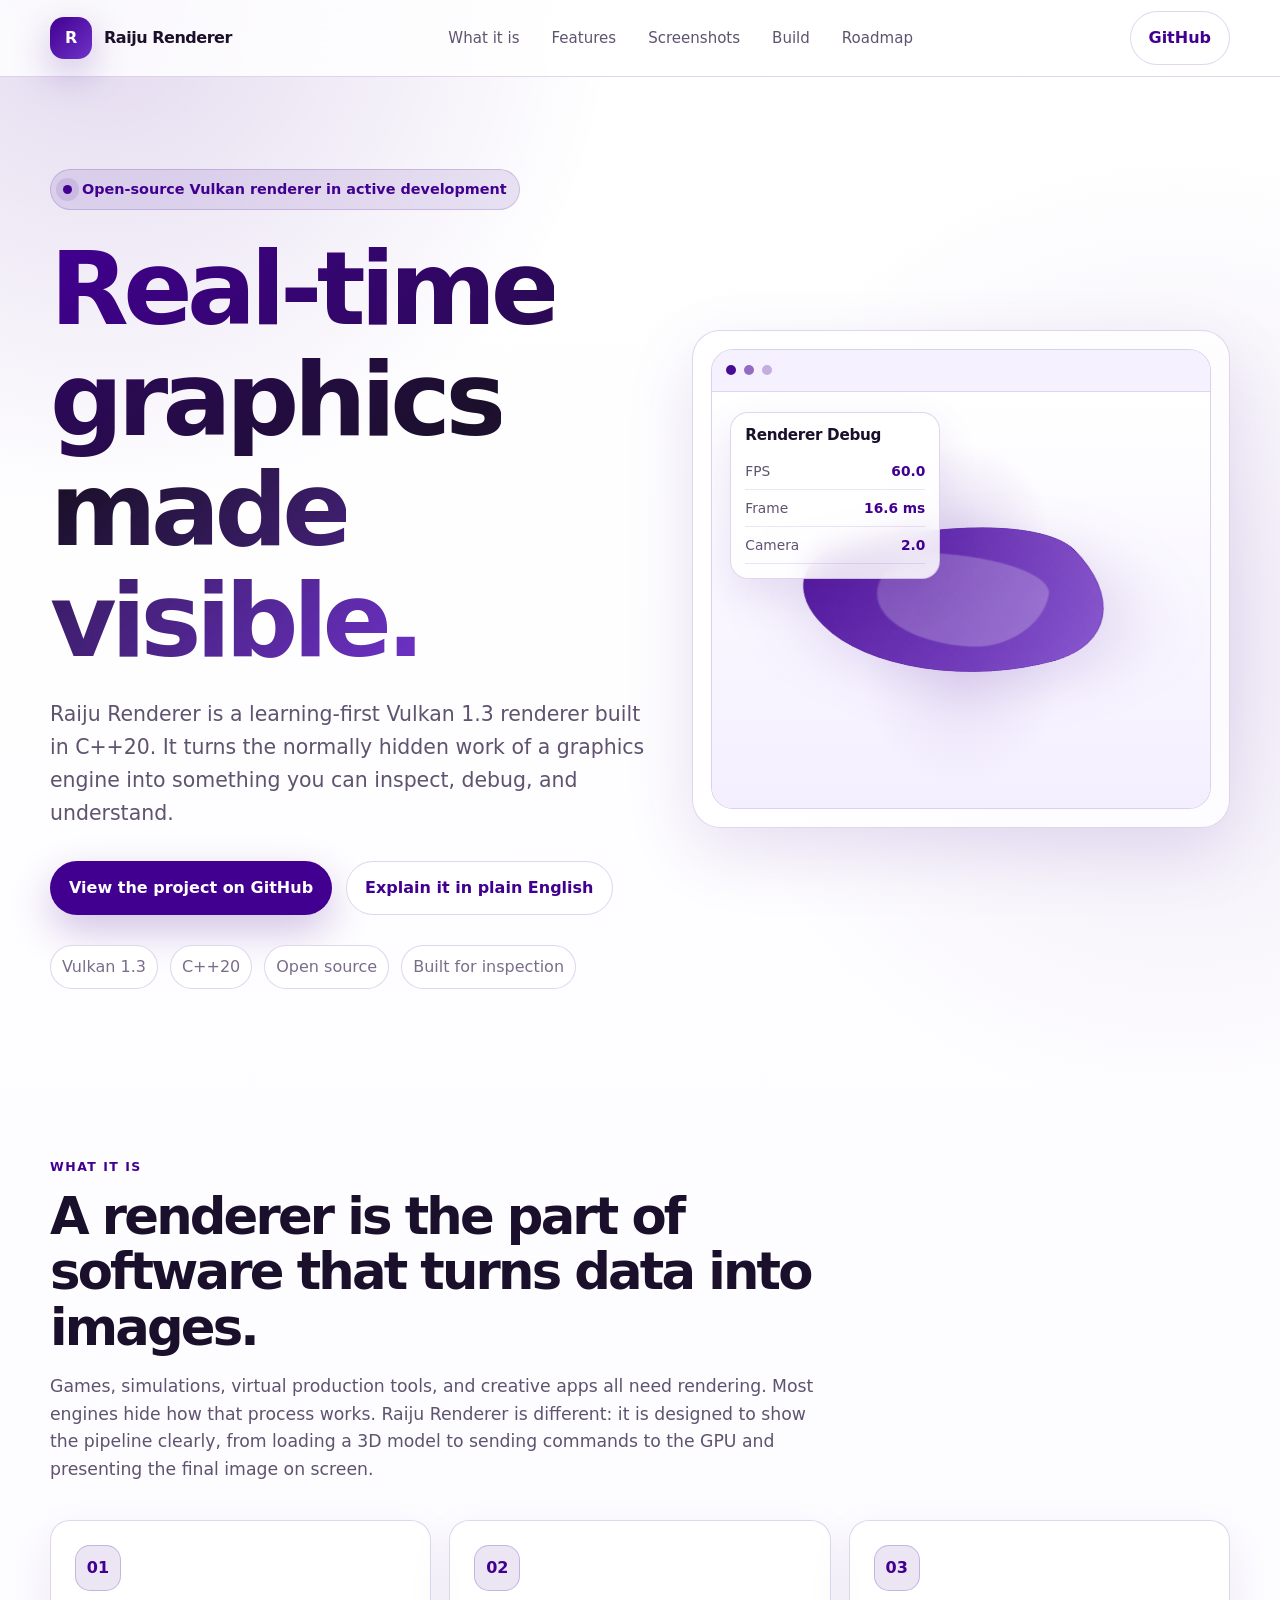
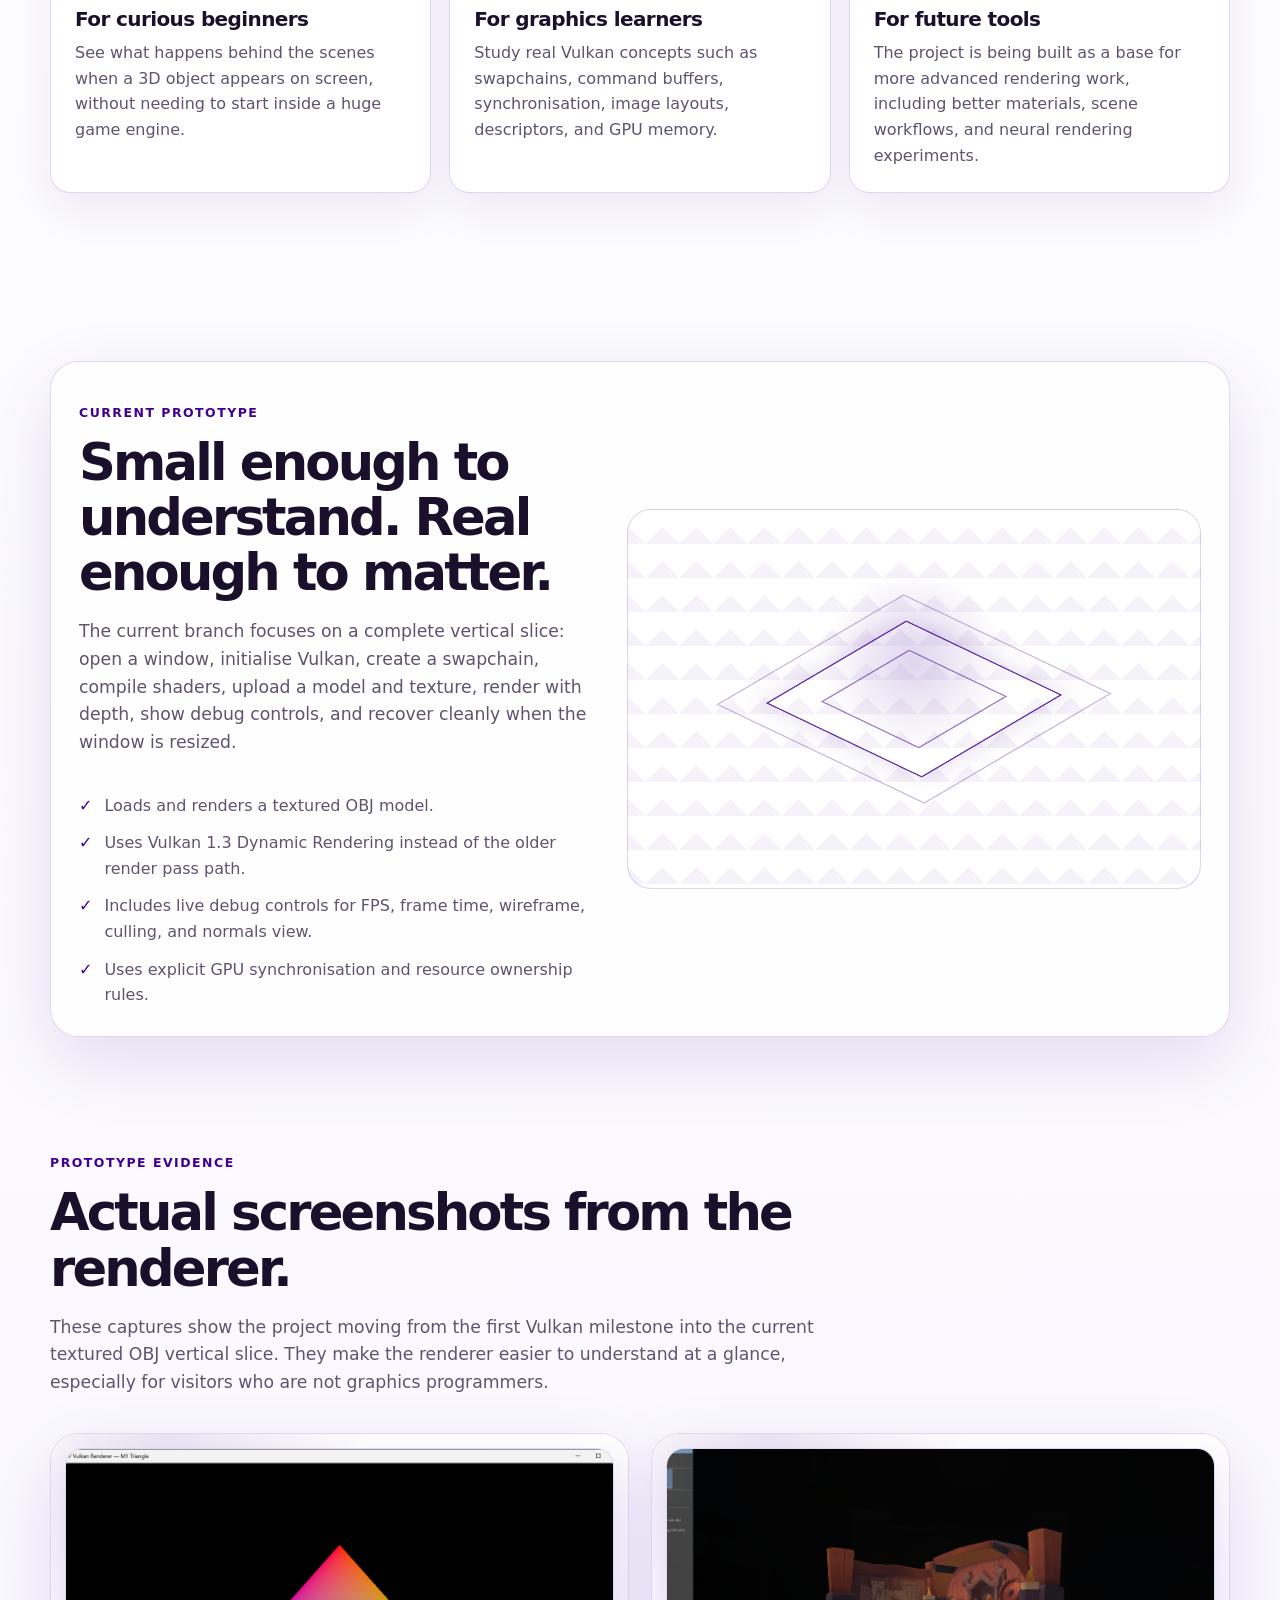
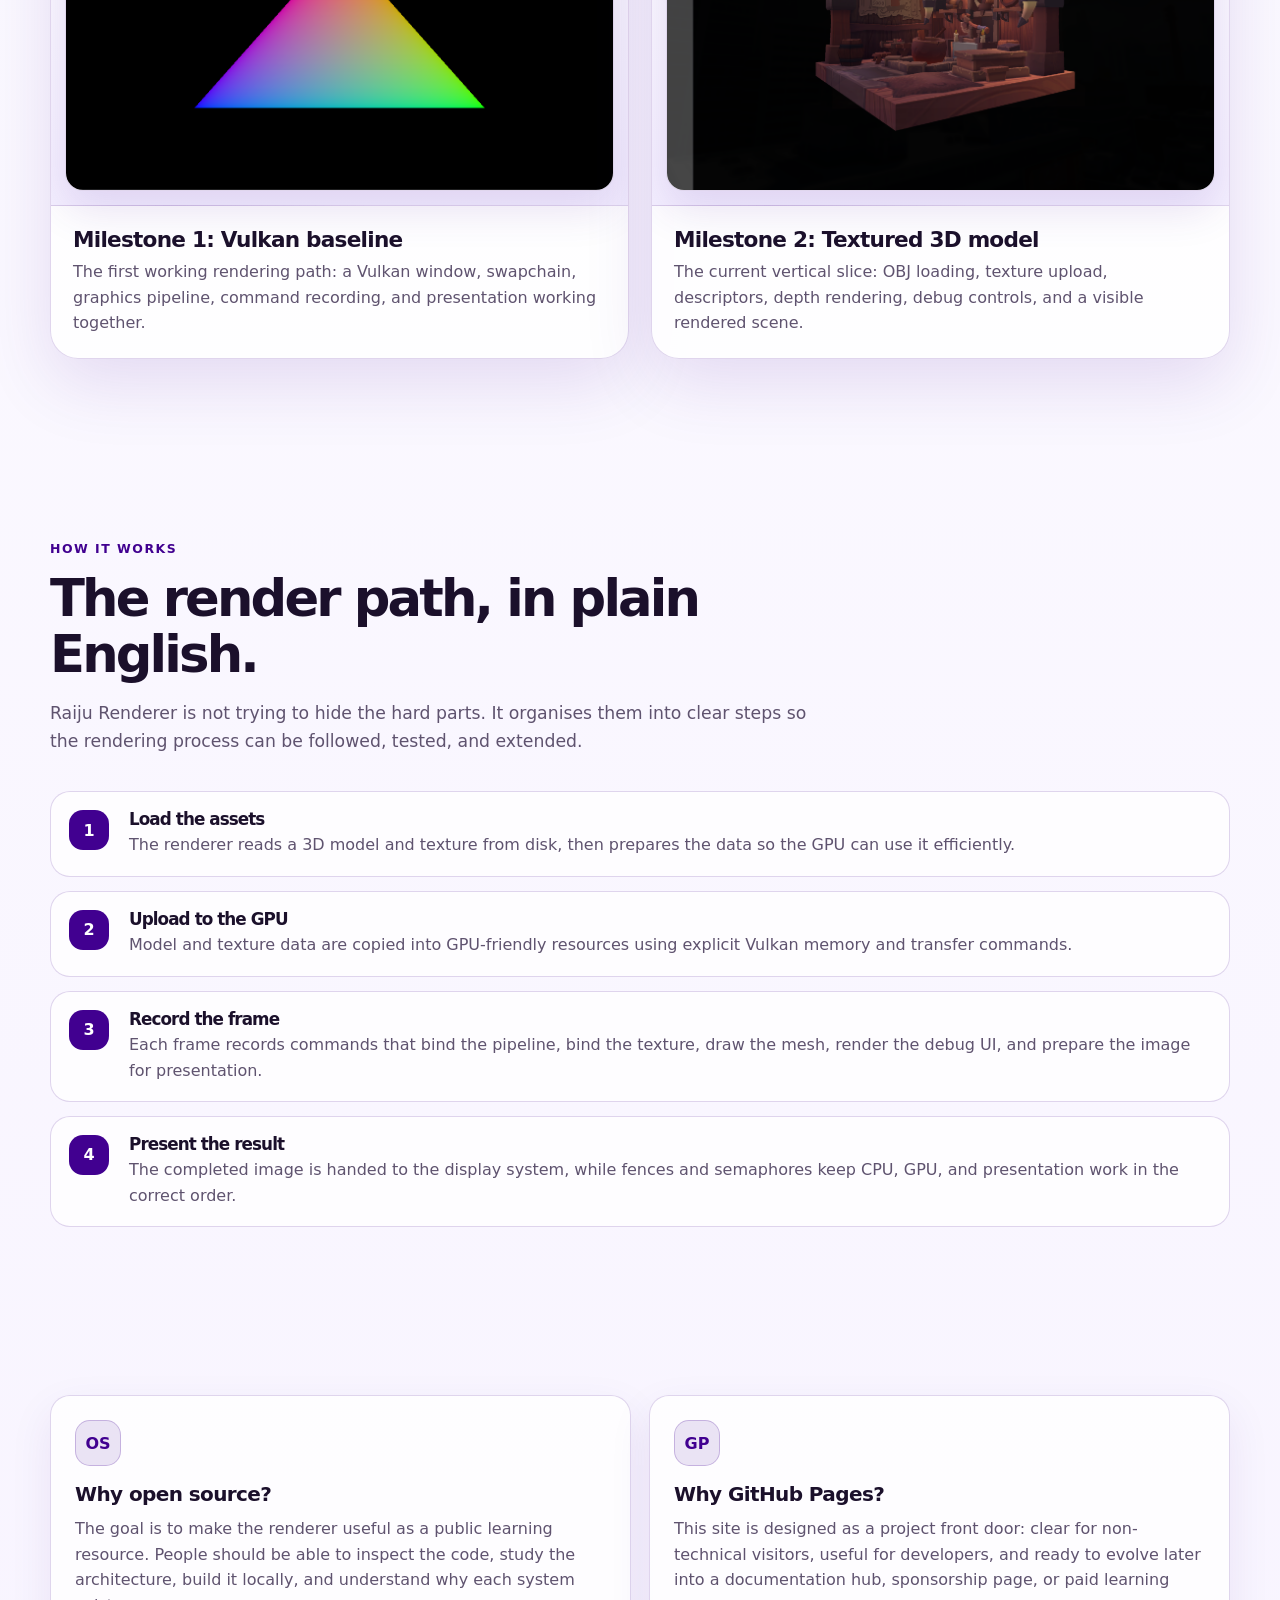
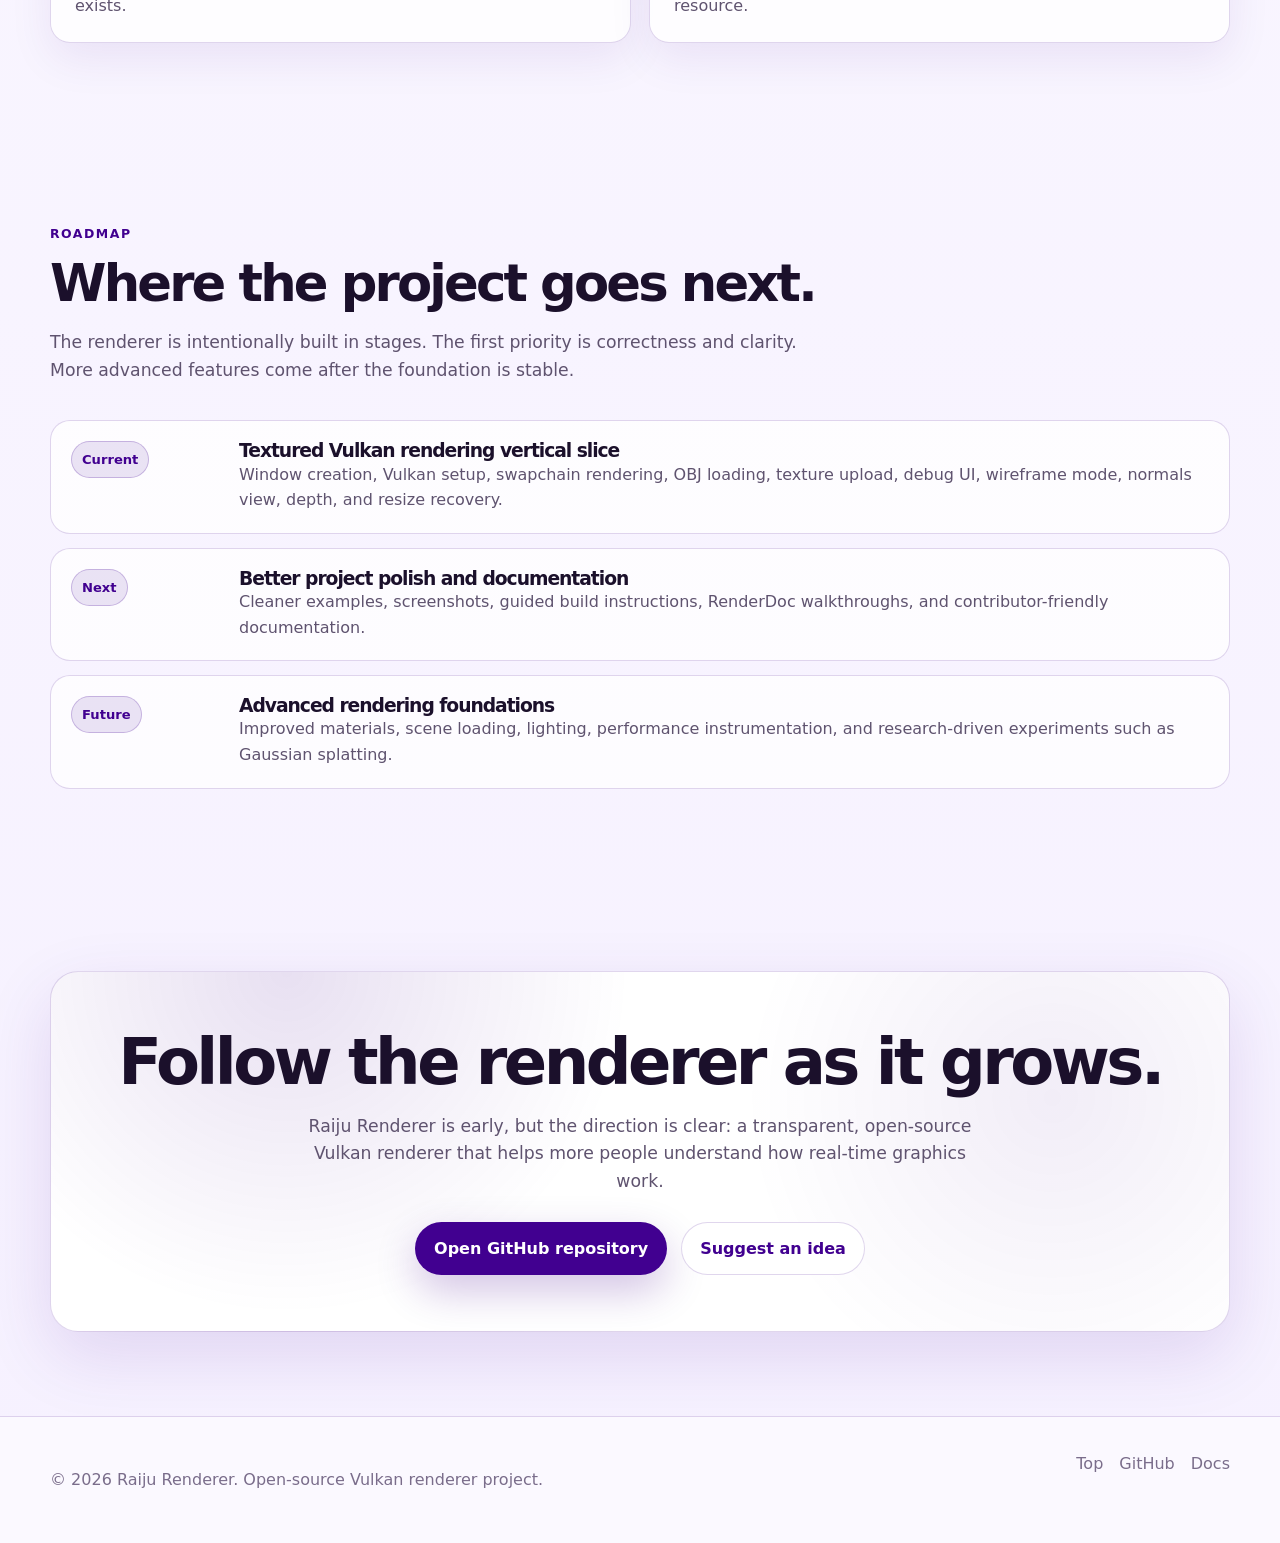
==== commit 2cf39c97: "GithubPagesUpdate" ====
--- a/index.html
+++ b/index.html
@@ -435,6 +435,60 @@
       font-weight: 900;
     }
 
+
+    .screenshot-section {
+      padding-top: 20px;
+    }
+
+    .screenshot-grid {
+      display: grid;
+      grid-template-columns: 1fr 1fr;
+      gap: 22px;
+      align-items: stretch;
+    }
+
+    .screenshot-card {
+      border: 1px solid var(--line);
+      border-radius: var(--r);
+      background: rgba(255, 255, 255, 0.82);
+      box-shadow: var(--shadow);
+      overflow: hidden;
+    }
+
+    .screenshot-frame {
+      padding: 14px;
+      background:
+        radial-gradient(circle at 20% 0, rgba(65, 0, 144, 0.10), transparent 34%),
+        linear-gradient(180deg, #ffffff, #f4efff);
+      border-bottom: 1px solid var(--line);
+    }
+
+    .screenshot-frame img {
+      display: block;
+      width: 100%;
+      aspect-ratio: 16 / 10;
+      object-fit: cover;
+      border-radius: 18px;
+      border: 1px solid rgba(65, 0, 144, 0.16);
+      box-shadow: 0 18px 44px rgba(65, 0, 144, 0.12);
+      background: #fff;
+    }
+
+    .screenshot-body {
+      padding: 22px;
+    }
+
+    .screenshot-body h3 {
+      font-size: 1.35rem;
+      letter-spacing: -0.035em;
+      margin-bottom: 8px;
+    }
+
+    .screenshot-body p {
+      color: var(--muted);
+      margin: 0;
+    }
+
     .steps {
       counter-reset: step;
       display: grid;
@@ -545,7 +599,7 @@
     .footlinks a:hover { color: var(--brand); }
 
     @media (max-width: 960px) {
-      .hero-grid, .showcase, .grid3, .grid2 { grid-template-columns: 1fr; }
+      .hero-grid, .showcase, .grid3, .grid2, .screenshot-grid { grid-template-columns: 1fr; }
       .links { display: none; }
       .hero { padding-top: 64px; }
       .road { grid-template-columns: 1fr; }
@@ -576,6 +630,7 @@
     <nav class="links">
       <a href="#what">What it is</a>
       <a href="#features">Features</a>
+      <a href="#gallery">Screenshots</a>
       <a href="#build">Build</a>
       <a href="#roadmap">Roadmap</a>
     </nav>
@@ -648,6 +703,36 @@
     </div>
   </section>
 
+  <section id="gallery" class="screenshot-section">
+    <div class="container">
+      <p class="kicker">Prototype evidence</p>
+      <h2 class="heading">Actual screenshots from the renderer.</h2>
+      <p class="copy">These captures show the project moving from the first Vulkan milestone into the current textured OBJ vertical slice. They make the renderer easier to understand at a glance, especially for visitors who are not graphics programmers.</p>
+
+      <div class="screenshot-grid">
+        <article class="screenshot-card">
+          <div class="screenshot-frame">
+            <img src="docs/prototype-evidence/M1-triangle.png" alt="Milestone 1 Vulkan triangle rendered in Raiju Renderer">
+          </div>
+          <div class="screenshot-body">
+            <h3>Milestone 1: Vulkan baseline</h3>
+            <p>The first working rendering path: a Vulkan window, swapchain, graphics pipeline, command recording, and presentation working together.</p>
+          </div>
+        </article>
+
+        <article class="screenshot-card">
+          <div class="screenshot-frame">
+            <img src="docs/prototype-evidence/M2-textured-obj.png" alt="Milestone 2 textured OBJ model rendered in Raiju Renderer">
+          </div>
+          <div class="screenshot-body">
+            <h3>Milestone 2: Textured 3D model</h3>
+            <p>The current vertical slice: OBJ loading, texture upload, descriptors, depth rendering, debug controls, and a visible rendered scene.</p>
+          </div>
+        </article>
+      </div>
+    </div>
+  </section>
+
   <section id="build">
     <div class="container">
       <p class="kicker">How it works</p>
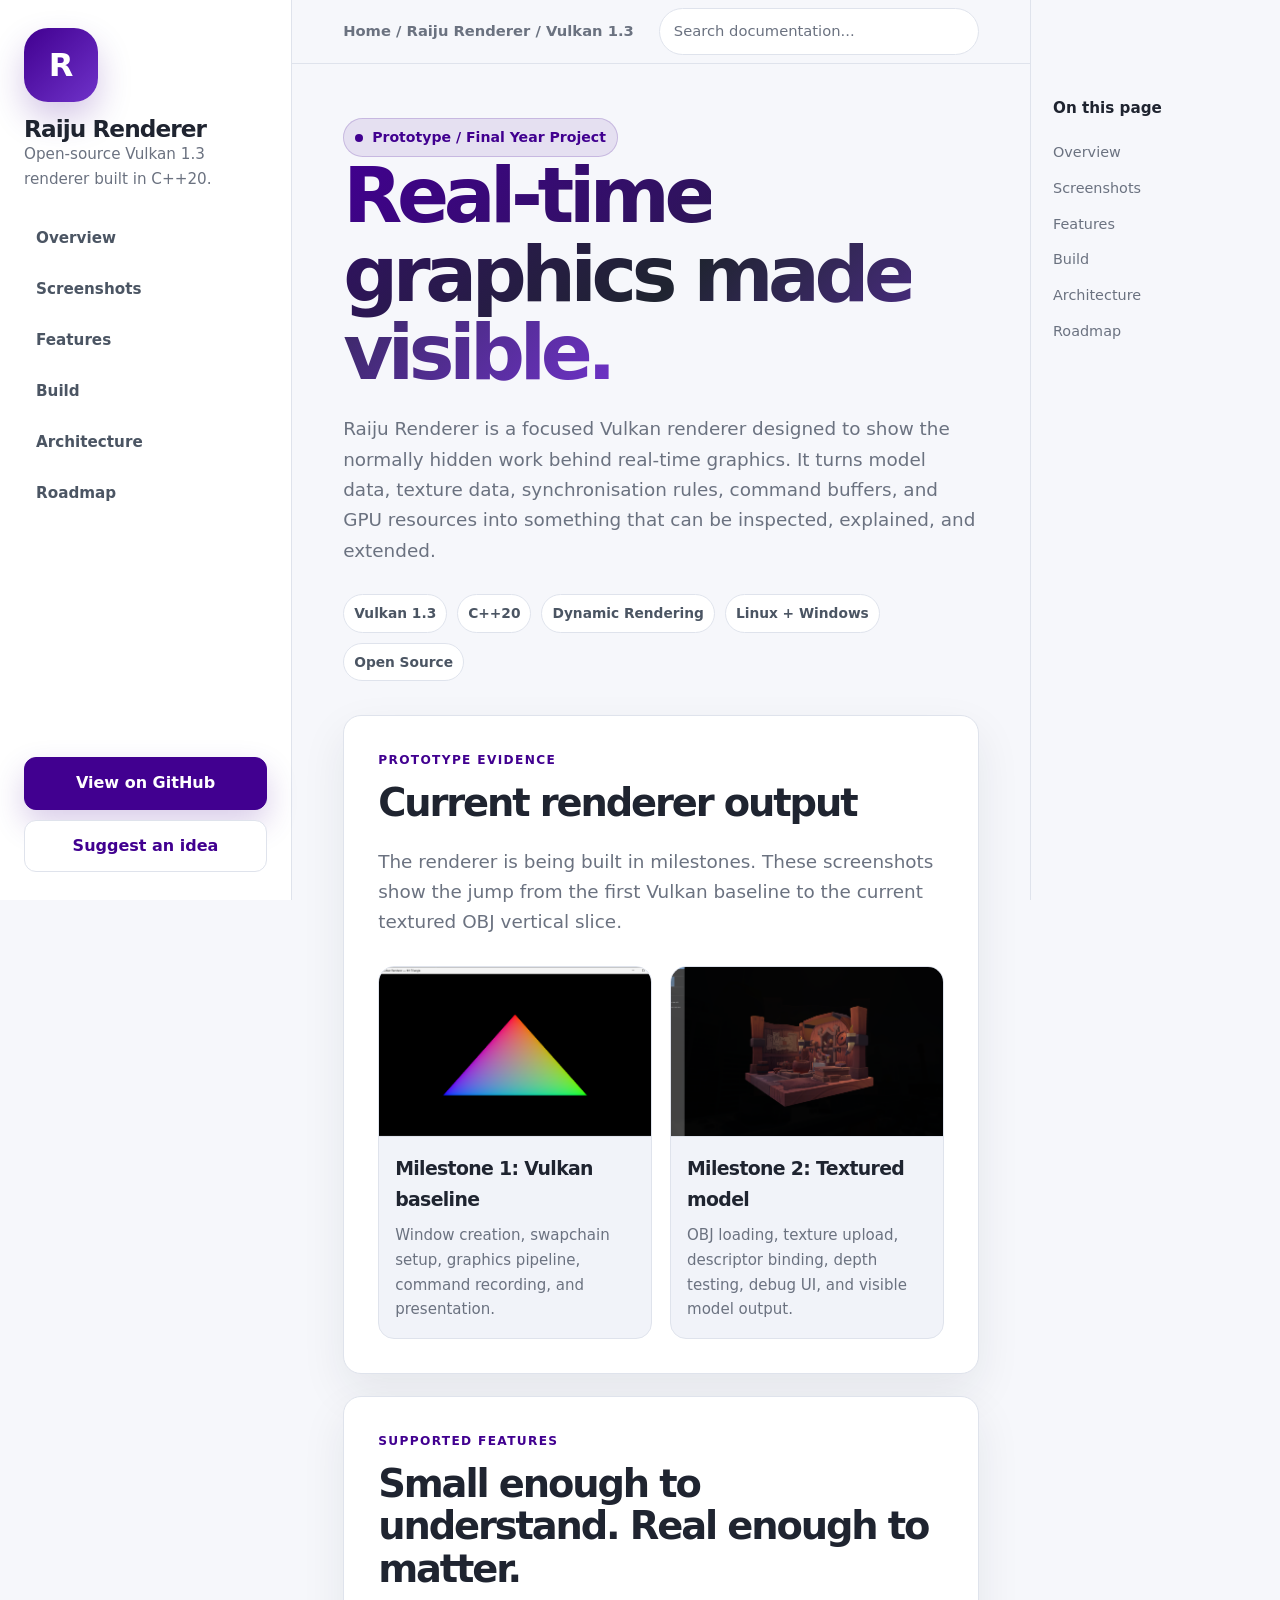
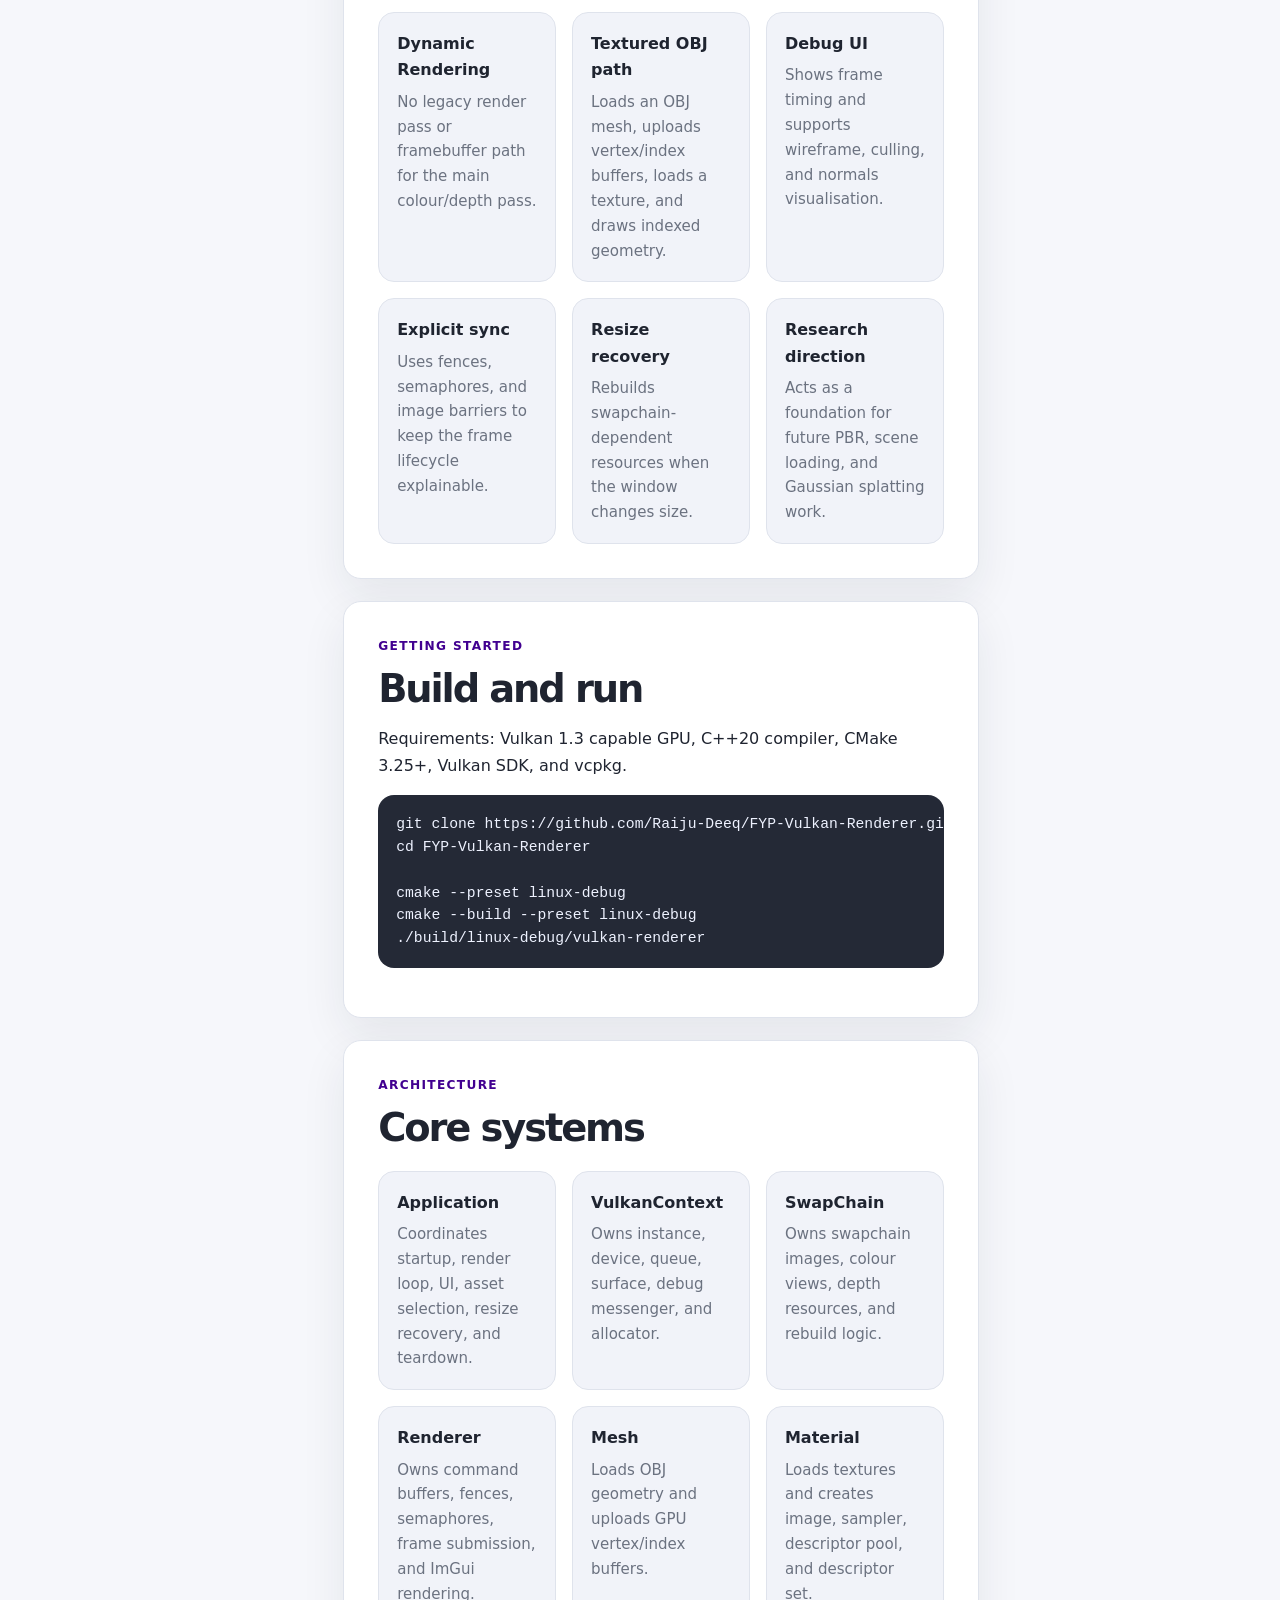
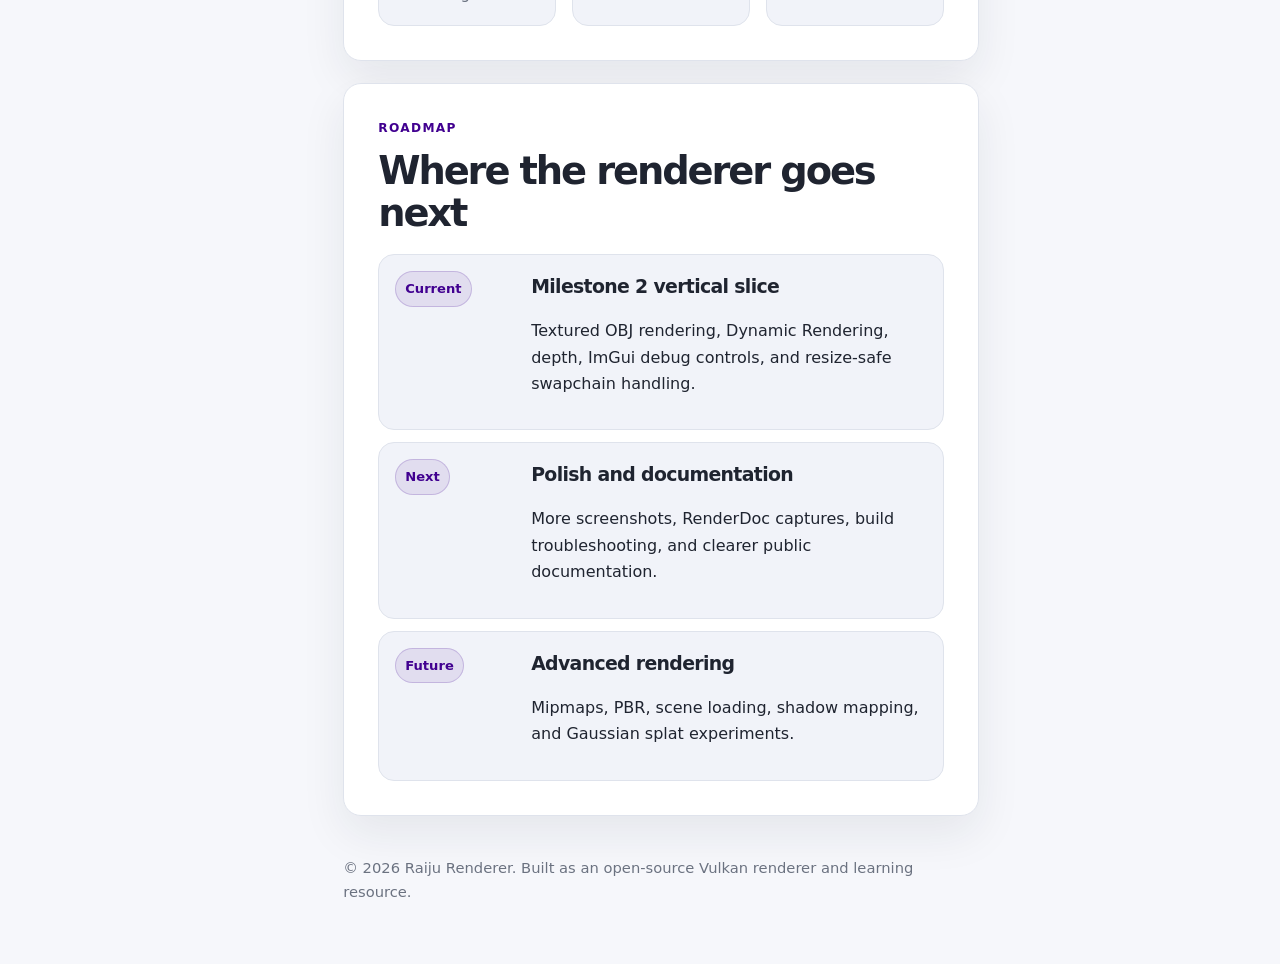
==== commit f3a6c6cd: "Updated README and Github Page" ====
--- a/index.html
+++ b/index.html
@@ -5,25 +5,24 @@
   <meta name="viewport" content="width=device-width, initial-scale=1">
   <meta name="description" content="Raiju Renderer is an open-source Vulkan 1.3 renderer built in C++20 to make real-time graphics easier to inspect, learn, and extend.">
   <meta name="theme-color" content="#410090">
-  <title>Raiju Renderer | Open-Source Vulkan Renderer</title>
+  <title>Raiju Renderer | Vulkan 1.3 Renderer</title>
 
   <style>
     :root {
-      --bg: #fbf9ff;
-      --bg-soft: #f2ecff;
-      --panel: #ffffff;
-      --card: rgba(255, 255, 255, 0.82);
-      --card-strong: #ffffff;
-      --text: #1b102b;
-      --muted: #5f536f;
-      --muted-2: #7a6d8b;
-      --line: rgba(65, 0, 144, 0.16);
+      --bg: #f6f7fb;
+      --surface: #ffffff;
+      --surface-2: #f1f3f9;
+      --text: #1f2430;
+      --muted: #6b7280;
+      --line: #dfe3ec;
       --brand: #410090;
-      --brand-soft: rgba(65, 0, 144, 0.10);
-      --brand-mid: rgba(65, 0, 144, 0.22);
-      --shadow: 0 24px 70px rgba(65, 0, 144, 0.12);
-      --max: 1180px;
-      --r: 28px;
+      --brand-soft: rgba(65, 0, 144, 0.09);
+      --brand-mid: rgba(65, 0, 144, 0.18);
+      --code: #242936;
+      --shadow: 0 18px 45px rgba(31, 36, 48, 0.08);
+      --sidebar: 292px;
+      --toc: 250px;
+      --radius: 18px;
     }
 
     * { box-sizing: border-box; }
@@ -33,763 +32,539 @@
     body {
       margin: 0;
       font-family: Inter, ui-sans-serif, system-ui, -apple-system, BlinkMacSystemFont, "Segoe UI", sans-serif;
-      background:
-        radial-gradient(circle at 8% 0, rgba(65, 0, 144, 0.15), transparent 32rem),
-        radial-gradient(circle at 92% 10%, rgba(65, 0, 144, 0.08), transparent 30rem),
-        linear-gradient(180deg, #ffffff 0%, var(--bg) 48%, #f6f1ff 100%);
       color: var(--text);
-      line-height: 1.6;
-    }
-
-    a { color: inherit; text-decoration: none; }
-
-    .container {
-      width: min(100% - 40px, var(--max));
-      margin: auto;
-    }
-
-    .header {
+      background: var(--bg);
+      line-height: 1.65;
+    }
+
+    a {
+      color: inherit;
+      text-decoration: none;
+    }
+
+    img {
+      max-width: 100%;
+      display: block;
+    }
+
+    .layout {
+      min-height: 100vh;
+      display: grid;
+      grid-template-columns: var(--sidebar) minmax(0, 1fr) var(--toc);
+    }
+
+    .sidebar {
       position: sticky;
       top: 0;
-      z-index: 10;
-      background: rgba(255, 255, 255, 0.82);
-      backdrop-filter: blur(18px);
-      border-bottom: 1px solid var(--line);
+      height: 100vh;
+      padding: 28px 24px;
+      background: #ffffff;
+      border-right: 1px solid var(--line);
+      display: flex;
+      flex-direction: column;
+      gap: 24px;
+    }
+
+    .profile {
+      display: grid;
+      gap: 14px;
+    }
+
+    .avatar {
+      width: 74px;
+      height: 74px;
+      border-radius: 24px;
+      display: grid;
+      place-items: center;
+      color: white;
+      font-size: 2rem;
+      font-weight: 900;
+      background: linear-gradient(135deg, var(--brand), #6f32c9);
+      box-shadow: 0 16px 34px rgba(65, 0, 144, 0.22);
+    }
+
+    .profile h1 {
+      margin: 0;
+      font-size: 1.45rem;
+      line-height: 1.1;
+      letter-spacing: -0.04em;
+    }
+
+    .profile p {
+      margin: 0;
+      color: var(--muted);
+      font-size: 0.95rem;
     }
 
     .nav {
-      min-height: 76px;
+      display: grid;
+      gap: 6px;
+    }
+
+    .nav a {
+      padding: 10px 12px;
+      border-radius: 12px;
+      color: #4b5563;
+      font-weight: 700;
+      font-size: 0.95rem;
+    }
+
+    .nav a:hover {
+      background: var(--brand-soft);
+      color: var(--brand);
+    }
+
+    .sidebar-footer {
+      margin-top: auto;
+      display: grid;
+      gap: 10px;
+    }
+
+    .button {
+      display: inline-flex;
+      align-items: center;
+      justify-content: center;
+      padding: 12px 14px;
+      border-radius: 12px;
+      font-weight: 800;
+      border: 1px solid var(--line);
+      background: var(--surface);
+      color: var(--brand);
+    }
+
+    .button.primary {
+      background: var(--brand);
+      color: #fff;
+      border-color: var(--brand);
+      box-shadow: 0 14px 32px rgba(65, 0, 144, 0.20);
+    }
+
+    .content {
+      min-width: 0;
+      padding: 28px clamp(24px, 4vw, 56px) 60px;
+    }
+
+    .topbar {
+      position: sticky;
+      top: 0;
+      z-index: 5;
       display: flex;
       align-items: center;
       justify-content: space-between;
-      gap: 20px;
-    }
-
-    .brand {
-      display: flex;
-      align-items: center;
-      gap: 12px;
-      font-weight: 900;
-      letter-spacing: -0.03em;
-    }
-
-    .mark {
-      width: 42px;
-      height: 42px;
-      border-radius: 14px;
-      background: linear-gradient(135deg, var(--brand), #6f32c9);
-      color: #fff;
-      display: grid;
-      place-items: center;
-      box-shadow: 0 14px 38px rgba(65, 0, 144, 0.26);
-    }
-
-    .links {
-      display: flex;
-      gap: 8px;
-      color: var(--muted);
-      font-size: 0.94rem;
-    }
-
-    .links a {
-      padding: 10px 12px;
+      gap: 18px;
+      min-height: 64px;
+      margin: -28px calc(clamp(24px, 4vw, 56px) * -1) 42px;
+      padding: 0 clamp(24px, 4vw, 56px);
+      background: rgba(246, 247, 251, 0.86);
+      backdrop-filter: blur(18px);
+      border-bottom: 1px solid var(--line);
+    }
+
+    .crumb {
+      color: var(--muted);
+      font-size: 0.92rem;
+      font-weight: 700;
+    }
+
+    .search {
+      width: min(100%, 320px);
+      padding: 10px 14px;
+      border: 1px solid var(--line);
       border-radius: 999px;
-    }
-
-    .links a:hover {
-      background: var(--brand-soft);
-      color: var(--brand);
-    }
-
-    .btn {
-      display: inline-flex;
-      align-items: center;
-      justify-content: center;
-      padding: 13px 18px;
-      border-radius: 999px;
-      font-weight: 800;
-      border: 1px solid transparent;
-      transition: 0.18s;
-    }
-
-    .btn:hover { transform: translateY(-2px); }
-
-    .primary {
-      background: var(--brand);
-      color: #fff;
-      box-shadow: 0 16px 42px rgba(65, 0, 144, 0.24);
-    }
-
-    .secondary {
       background: #fff;
-      color: var(--brand);
-      border-color: var(--line);
-    }
-
-    .hero { padding: 92px 0 72px; }
-
-    .hero-grid {
-      display: grid;
-      grid-template-columns: 1.05fr 0.95fr;
-      gap: 48px;
-      align-items: center;
+      color: var(--muted);
+      font-size: 0.92rem;
+    }
+
+    .hero {
+      padding: 12px 0 34px;
     }
 
     .eyebrow {
       display: inline-flex;
-      gap: 10px;
+      gap: 9px;
       align-items: center;
-      padding: 8px 12px;
-      border: 1px solid var(--line);
-      border-radius: 999px;
-      background: var(--brand-soft);
-      color: var(--brand);
-      font-weight: 800;
-      font-size: 0.9rem;
-    }
-
-    .pulse {
-      width: 9px;
-      height: 9px;
-      border-radius: 99px;
-      background: var(--brand);
-      box-shadow: 0 0 0 7px rgba(65, 0, 144, 0.10);
-    }
-
-    h1, h2, h3 {
-      line-height: 1.08;
-      margin: 0;
-      letter-spacing: -0.055em;
-    }
-
-    h1 {
-      font-size: clamp(3rem, 8vw, 6.7rem);
-      margin: 24px 0 22px;
-    }
-
-    .grad {
-      background: linear-gradient(135deg, var(--brand) 0%, #1b102b 58%, #6f32c9 100%);
-      -webkit-background-clip: text;
-      background-clip: text;
-      color: transparent;
-    }
-
-    .lead {
-      font-size: clamp(1.08rem, 2vw, 1.28rem);
-      color: var(--muted);
-      max-width: 660px;
-      margin: 0 0 32px;
-    }
-
-    .actions {
-      display: flex;
-      flex-wrap: wrap;
-      gap: 14px;
-    }
-
-    .pills {
-      display: flex;
-      flex-wrap: wrap;
-      gap: 12px;
-      margin-top: 30px;
-      color: var(--muted-2);
-    }
-
-    .pill {
-      padding: 8px 11px;
-      border: 1px solid var(--line);
-      border-radius: 999px;
-      background: #fff;
-    }
-
-    .mock {
-      border: 1px solid var(--line);
-      border-radius: var(--r);
-      padding: 18px;
-      background: rgba(255, 255, 255, 0.76);
-      box-shadow: var(--shadow);
-    }
-
-    .viewport {
-      position: relative;
-      min-height: 460px;
-      overflow: hidden;
-      border: 1px solid rgba(65, 0, 144, 0.18);
-      border-radius: 22px;
-      background: #ffffff;
-    }
-
-    .topbar {
-      height: 42px;
-      display: flex;
-      gap: 8px;
-      align-items: center;
-      padding: 0 14px;
-      border-bottom: 1px solid rgba(65, 0, 144, 0.12);
-      background: #f6f1ff;
-    }
-
-    .dot { width: 10px; height: 10px; border-radius: 999px; }
-    .dot:nth-child(1) { background: #410090; opacity: 0.95; }
-    .dot:nth-child(2) { background: #410090; opacity: 0.55; }
-    .dot:nth-child(3) { background: #410090; opacity: 0.28; }
-
-    .stage {
-      position: absolute;
-      inset: 42px 0 0;
-      display: grid;
-      place-items: center;
-      background:
-        radial-gradient(circle at 50% 34%, rgba(65, 0, 144, 0.12), transparent 24%),
-        radial-gradient(circle at 50% 70%, rgba(65, 0, 144, 0.07), transparent 26%),
-        linear-gradient(180deg, #ffffff, #f4efff);
-    }
-
-    .orb {
-      width: min(58%, 300px);
-      aspect-ratio: 1;
-      position: relative;
-      transform: rotateX(58deg) rotateZ(-28deg);
-      filter: drop-shadow(0 30px 45px rgba(65, 0, 144, 0.18));
-    }
-
-    .orb:before, .orb:after {
-      content: "";
-      position: absolute;
-      inset: 0;
-      border-radius: 28% 72% 40% 60% / 42% 39% 61% 58%;
-      background:
-        linear-gradient(135deg, rgba(65, 0, 144, 0.92), rgba(111, 50, 201, 0.74)),
-        repeating-linear-gradient(90deg, rgba(255, 255, 255, 0.25) 0 1px, transparent 1px 18px);
-      border: 1px solid rgba(65, 0, 144, 0.28);
-    }
-
-    .orb:after {
-      inset: 20%;
-      background: rgba(255, 255, 255, 0.22);
-      transform: translateZ(20px) rotate(34deg);
-    }
-
-    .debug {
-      position: absolute;
-      left: 18px;
-      top: 62px;
-      width: 210px;
-      padding: 14px;
-      border: 1px solid rgba(65, 0, 144, 0.16);
-      border-radius: 18px;
-      background: rgba(255, 255, 255, 0.86);
-      backdrop-filter: blur(14px);
-      z-index: 2;
-      box-shadow: 0 16px 40px rgba(65, 0, 144, 0.10);
-    }
-
-    .debug h3 {
-      font-size: 0.95rem;
-      letter-spacing: -0.02em;
-      margin-bottom: 10px;
-    }
-
-    .metric {
-      display: flex;
-      justify-content: space-between;
-      color: var(--muted);
-      font-size: 0.86rem;
-      padding: 7px 0;
-      border-bottom: 1px solid rgba(65, 0, 144, 0.10);
-    }
-
-    .metric strong { color: var(--brand); }
-
-    section { padding: 84px 0; }
-
-    .kicker {
-      color: var(--brand);
-      font-weight: 900;
-      text-transform: uppercase;
-      letter-spacing: 0.12em;
-      font-size: 0.78rem;
-      margin-bottom: 12px;
-    }
-
-    .heading {
-      font-size: clamp(2.1rem, 4vw, 4rem);
-      max-width: 820px;
-      margin-bottom: 18px;
-    }
-
-    .copy {
-      max-width: 780px;
-      color: var(--muted);
-      font-size: 1.08rem;
-      margin: 0 0 36px;
-    }
-
-    .grid3 {
-      display: grid;
-      grid-template-columns: repeat(3, 1fr);
-      gap: 18px;
-    }
-
-    .grid2 {
-      display: grid;
-      grid-template-columns: repeat(2, 1fr);
-      gap: 18px;
-    }
-
-    .card {
-      padding: 24px;
-      border: 1px solid var(--line);
-      border-radius: 20px;
-      background: var(--card);
-      box-shadow: 0 16px 44px rgba(65, 0, 144, 0.08);
-    }
-
-    .icon {
-      width: 46px;
-      height: 46px;
-      border-radius: 15px;
-      display: grid;
-      place-items: center;
-      background: var(--brand-soft);
-      border: 1px solid var(--brand-mid);
-      color: var(--brand);
-      margin-bottom: 18px;
-      font-weight: 900;
-    }
-
-    .card h3 {
-      font-size: 1.25rem;
-      letter-spacing: -0.03em;
-      margin-bottom: 10px;
-    }
-
-    .card p, .step p, .road p {
-      color: var(--muted);
-      margin: 0;
-    }
-
-    .showcase {
-      display: grid;
-      grid-template-columns: 0.95fr 1.05fr;
-      gap: 28px;
-      align-items: center;
-      border: 1px solid var(--line);
-      border-radius: var(--r);
-      background: rgba(255, 255, 255, 0.80);
-      padding: 28px;
-      box-shadow: var(--shadow);
-    }
-
-    .visual {
-      min-height: 380px;
-      border-radius: 24px;
-      border: 1px solid rgba(65, 0, 144, 0.16);
-      background:
-        linear-gradient(45deg, rgba(65, 0, 144, 0.05) 25%, transparent 25%),
-        linear-gradient(-45deg, rgba(65, 0, 144, 0.05) 25%, transparent 25%),
-        radial-gradient(circle at 50% 40%, rgba(65, 0, 144, 0.16), transparent 25%),
-        #ffffff;
-      background-size: 34px 34px, 34px 34px, auto, auto;
-      display: grid;
-      place-items: center;
-    }
-
-    .wire {
-      width: 210px;
-      aspect-ratio: 1;
-      border: 2px solid rgba(65, 0, 144, 0.78);
-      transform: rotateX(58deg) rotateZ(42deg);
-      position: relative;
-      box-shadow: 0 0 35px rgba(65, 0, 144, 0.15);
-    }
-
-    .wire:before, .wire:after {
-      content: "";
-      position: absolute;
-      inset: 18%;
-      border: 2px solid rgba(65, 0, 144, 0.48);
-    }
-
-    .wire:after {
-      inset: -18%;
-      border-color: rgba(65, 0, 144, 0.26);
-    }
-
-    .list {
-      list-style: none;
-      padding: 0;
-      margin: 24px 0 0;
-      display: grid;
-      gap: 12px;
-    }
-
-    .list li {
-      display: flex;
-      gap: 12px;
-      color: var(--muted);
-    }
-
-    .check {
-      color: var(--brand);
-      font-weight: 900;
-    }
-
-
-    .screenshot-section {
-      padding-top: 20px;
-    }
-
-    .screenshot-grid {
-      display: grid;
-      grid-template-columns: 1fr 1fr;
-      gap: 22px;
-      align-items: stretch;
-    }
-
-    .screenshot-card {
-      border: 1px solid var(--line);
-      border-radius: var(--r);
-      background: rgba(255, 255, 255, 0.82);
-      box-shadow: var(--shadow);
-      overflow: hidden;
-    }
-
-    .screenshot-frame {
-      padding: 14px;
-      background:
-        radial-gradient(circle at 20% 0, rgba(65, 0, 144, 0.10), transparent 34%),
-        linear-gradient(180deg, #ffffff, #f4efff);
-      border-bottom: 1px solid var(--line);
-    }
-
-    .screenshot-frame img {
-      display: block;
-      width: 100%;
-      aspect-ratio: 16 / 10;
-      object-fit: cover;
-      border-radius: 18px;
-      border: 1px solid rgba(65, 0, 144, 0.16);
-      box-shadow: 0 18px 44px rgba(65, 0, 144, 0.12);
-      background: #fff;
-    }
-
-    .screenshot-body {
-      padding: 22px;
-    }
-
-    .screenshot-body h3 {
-      font-size: 1.35rem;
-      letter-spacing: -0.035em;
-      margin-bottom: 8px;
-    }
-
-    .screenshot-body p {
-      color: var(--muted);
-      margin: 0;
-    }
-
-    .steps {
-      counter-reset: step;
-      display: grid;
-      gap: 14px;
-    }
-
-    .step {
-      counter-increment: step;
-      display: grid;
-      grid-template-columns: 46px 1fr;
-      gap: 14px;
-      padding: 18px;
-      border: 1px solid var(--line);
-      border-radius: 20px;
-      background: rgba(255, 255, 255, 0.76);
-    }
-
-    .step:before {
-      content: counter(step);
-      width: 40px;
-      height: 40px;
-      display: grid;
-      place-items: center;
-      border-radius: 14px;
-      background: var(--brand);
-      color: #fff;
-      font-weight: 900;
-    }
-
-    .step h3 {
-      font-size: 1.05rem;
-      margin-bottom: 4px;
-    }
-
-    .road {
-      display: grid;
-      grid-template-columns: 150px 1fr;
-      gap: 18px;
-      padding: 20px;
-      border: 1px solid var(--line);
-      border-radius: 20px;
-      background: rgba(255, 255, 255, 0.76);
-      margin-bottom: 14px;
-    }
-
-    .badge {
-      display: inline-flex;
-      width: max-content;
-      padding: 7px 10px;
+      padding: 7px 11px;
       border-radius: 999px;
       background: var(--brand-soft);
       color: var(--brand);
       border: 1px solid var(--brand-mid);
+      font-weight: 800;
+      font-size: 0.88rem;
+    }
+
+    .pulse {
+      width: 8px;
+      height: 8px;
+      border-radius: 99px;
+      background: var(--brand);
+    }
+
+    h2 {
+      margin: 0;
+      font-size: clamp(2.45rem, 6vw, 5.6rem);
+      line-height: 1.02;
+      letter-spacing: -0.07em;
+    }
+
+    h3 {
+      margin: 0 0 10px;
+      font-size: clamp(1.75rem, 3vw, 2.6rem);
+      letter-spacing: -0.055em;
+      line-height: 1.1;
+    }
+
+    h4 {
+      margin: 0 0 8px;
+      font-size: 1.18rem;
+      letter-spacing: -0.035em;
+    }
+
+    .gradient {
+      background: linear-gradient(135deg, var(--brand), #1f2430 58%, #6f32c9);
+      background-clip: text;
+      -webkit-background-clip: text;
+      color: transparent;
+    }
+
+    .lead {
+      max-width: 760px;
+      margin: 22px 0 28px;
+      color: var(--muted);
+      font-size: 1.15rem;
+    }
+
+    .badges {
+      display: flex;
+      flex-wrap: wrap;
+      gap: 10px;
+      margin: 24px 0 0;
+    }
+
+    .badge {
+      padding: 7px 10px;
+      border: 1px solid var(--line);
+      border-radius: 999px;
+      background: #fff;
+      color: #4b5563;
+      font-weight: 800;
+      font-size: 0.86rem;
+    }
+
+    .post-card {
+      background: var(--surface);
+      border: 1px solid var(--line);
+      border-radius: var(--radius);
+      padding: clamp(22px, 4vw, 34px);
+      box-shadow: var(--shadow);
+      margin-bottom: 22px;
+    }
+
+    .post-meta {
+      color: var(--brand);
       font-weight: 900;
-      font-size: 0.82rem;
-    }
-
-    .next, .future {
+      text-transform: uppercase;
+      letter-spacing: 0.11em;
+      font-size: 0.76rem;
+      margin-bottom: 12px;
+    }
+
+    .feature-grid {
+      display: grid;
+      grid-template-columns: repeat(3, 1fr);
+      gap: 16px;
+      margin-top: 22px;
+    }
+
+    .feature {
+      padding: 18px;
+      border: 1px solid var(--line);
+      border-radius: 16px;
+      background: var(--surface-2);
+    }
+
+    .feature strong {
+      display: block;
+      margin-bottom: 6px;
+      color: var(--text);
+    }
+
+    .feature p {
+      margin: 0;
+      color: var(--muted);
+      font-size: 0.94rem;
+    }
+
+    .screens {
+      display: grid;
+      grid-template-columns: 1fr 1fr;
+      gap: 18px;
+      margin-top: 20px;
+    }
+
+    .screen {
+      overflow: hidden;
+      border: 1px solid var(--line);
+      border-radius: 16px;
+      background: var(--surface-2);
+    }
+
+    .screen img {
+      width: 100%;
+      aspect-ratio: 16 / 10;
+      object-fit: cover;
+      border-bottom: 1px solid var(--line);
+      background: #fff;
+    }
+
+    .screen div {
+      padding: 16px;
+    }
+
+    .screen p {
+      color: var(--muted);
+      margin: 0;
+      font-size: 0.94rem;
+    }
+
+    .timeline {
+      display: grid;
+      gap: 12px;
+      margin-top: 20px;
+    }
+
+    .timeline-item {
+      display: grid;
+      grid-template-columns: 120px 1fr;
+      gap: 16px;
+      padding: 16px;
+      border: 1px solid var(--line);
+      border-radius: 16px;
+      background: var(--surface-2);
+    }
+
+    .label {
+      width: max-content;
+      height: max-content;
+      padding: 6px 9px;
+      border-radius: 999px;
       color: var(--brand);
       background: var(--brand-soft);
-      border-color: var(--brand-mid);
-    }
-
-    .cta {
-      border: 1px solid var(--line);
-      border-radius: var(--r);
-      padding: clamp(28px, 5vw, 56px);
-      background:
-        radial-gradient(circle at 20% 0, rgba(65, 0, 144, 0.12), transparent 34%),
-        radial-gradient(circle at 85% 35%, rgba(65, 0, 144, 0.07), transparent 30%),
-        #fff;
-      box-shadow: var(--shadow);
-      text-align: center;
-    }
-
-    .cta h2 {
-      font-size: clamp(2.2rem, 5vw, 4.4rem);
-      margin-bottom: 16px;
-    }
-
-    .cta p {
-      max-width: 680px;
-      margin: 0 auto 26px;
-      color: var(--muted);
-      font-size: 1.08rem;
-    }
-
-    .footer {
-      border-top: 1px solid var(--line);
-      padding: 34px 0;
-      color: var(--muted-2);
-      background: rgba(255, 255, 255, 0.60);
-    }
-
-    .foot {
-      display: flex;
-      justify-content: space-between;
-      gap: 20px;
-      flex-wrap: wrap;
-    }
-
-    .footlinks {
-      display: flex;
-      gap: 16px;
-      flex-wrap: wrap;
-    }
-
-    .footlinks a:hover { color: var(--brand); }
-
-    @media (max-width: 960px) {
-      .hero-grid, .showcase, .grid3, .grid2, .screenshot-grid { grid-template-columns: 1fr; }
-      .links { display: none; }
-      .hero { padding-top: 64px; }
-      .road { grid-template-columns: 1fr; }
-    }
-
-    @media (max-width: 620px) {
-      .container { width: min(100% - 28px, var(--max)); }
-      .actions .btn { width: 100%; }
-      .debug {
+      border: 1px solid var(--brand-mid);
+      font-size: 0.82rem;
+      font-weight: 900;
+    }
+
+    .code {
+      background: var(--code);
+      color: #eef2ff;
+      border-radius: 16px;
+      padding: 18px;
+      overflow-x: auto;
+      font-family: "SFMono-Regular", Consolas, "Liberation Mono", monospace;
+      font-size: 0.92rem;
+      line-height: 1.55;
+    }
+
+    .toc {
+      position: sticky;
+      top: 0;
+      height: 100vh;
+      padding: 96px 22px 28px;
+      border-left: 1px solid var(--line);
+      color: var(--muted);
+    }
+
+    .toc strong {
+      display: block;
+      color: var(--text);
+      margin-bottom: 14px;
+      font-size: 0.95rem;
+    }
+
+    .toc a {
+      display: block;
+      padding: 6px 0;
+      font-size: 0.9rem;
+    }
+
+    .toc a:hover {
+      color: var(--brand);
+    }
+
+    footer {
+      color: var(--muted);
+      font-size: 0.92rem;
+      padding-top: 18px;
+    }
+
+    @media (max-width: 1120px) {
+      .layout { grid-template-columns: var(--sidebar) minmax(0, 1fr); }
+      .toc { display: none; }
+    }
+
+    @media (max-width: 820px) {
+      .layout { display: block; }
+      .sidebar {
         position: relative;
-        inset: auto;
-        margin: 14px;
-        width: calc(100% - 28px);
+        height: auto;
+        border-right: 0;
+        border-bottom: 1px solid var(--line);
       }
-      .stage {
-        place-items: end center;
-        padding-bottom: 50px;
+      .nav {
+        grid-template-columns: repeat(2, 1fr);
       }
-      section { padding: 62px 0; }
+      .content {
+        padding: 24px 18px 50px;
+      }
+      .topbar {
+        margin: -24px -18px 32px;
+        padding: 0 18px;
+      }
+      .search { display: none; }
+      .feature-grid, .screens { grid-template-columns: 1fr; }
+      .timeline-item { grid-template-columns: 1fr; }
     }
   </style>
 </head>
 
 <body>
-<header class="header">
-  <div class="container nav">
-    <a class="brand" href="#top"><span class="mark">R</span><span>Raiju Renderer</span></a>
-    <nav class="links">
-      <a href="#what">What it is</a>
-      <a href="#features">Features</a>
-      <a href="#gallery">Screenshots</a>
-      <a href="#build">Build</a>
-      <a href="#roadmap">Roadmap</a>
-    </nav>
-    <a class="btn secondary" href="https://github.com/Raiju-Deeq/FYP-Vulkan-Renderer" target="_blank" rel="noreferrer">GitHub</a>
-  </div>
-</header>
-
-<main>
-  <section class="hero" id="top">
-    <div class="container hero-grid">
-      <div>
-        <span class="eyebrow"><span class="pulse"></span>Open-source Vulkan renderer in active development</span>
-        <h1><span class="grad">Real-time graphics made visible.</span></h1>
-        <p class="lead">Raiju Renderer is a learning-first Vulkan 1.3 renderer built in C++20. It turns the normally hidden work of a graphics engine into something you can inspect, debug, and understand.</p>
-        <div class="actions">
-          <a class="btn primary" href="https://github.com/Raiju-Deeq/FYP-Vulkan-Renderer" target="_blank" rel="noreferrer">View the project on GitHub</a>
-          <a class="btn secondary" href="#what">Explain it in plain English</a>
-        </div>
-        <div class="pills">
-          <span class="pill">Vulkan 1.3</span>
-          <span class="pill">C++20</span>
-          <span class="pill">Open source</span>
-          <span class="pill">Built for inspection</span>
+  <div class="layout">
+    <aside class="sidebar">
+      <div class="profile">
+        <div class="avatar">R</div>
+        <div>
+          <h1>Raiju Renderer</h1>
+          <p>Open-source Vulkan 1.3 renderer built in C++20.</p>
         </div>
       </div>
 
-      <div class="mock">
-        <div class="viewport">
-          <div class="topbar"><span class="dot"></span><span class="dot"></span><span class="dot"></span></div>
-          <div class="debug">
-            <h3>Renderer Debug</h3>
-            <div class="metric"><span>FPS</span><strong>60.0</strong></div>
-            <div class="metric"><span>Frame</span><strong>16.6 ms</strong></div>
-            <div class="metric"><span>Camera</span><strong>2.0</strong></div>
+      <nav class="nav">
+        <a href="#overview">Overview</a>
+        <a href="#screenshots">Screenshots</a>
+        <a href="#features">Features</a>
+        <a href="#build">Build</a>
+        <a href="#architecture">Architecture</a>
+        <a href="#roadmap">Roadmap</a>
+      </nav>
+
+      <div class="sidebar-footer">
+        <a class="button primary" href="https://github.com/Raiju-Deeq/FYP-Vulkan-Renderer" target="_blank" rel="noreferrer">View on GitHub</a>
+        <a class="button" href="https://github.com/Raiju-Deeq/FYP-Vulkan-Renderer/issues" target="_blank" rel="noreferrer">Suggest an idea</a>
+      </div>
+    </aside>
+
+    <main class="content">
+      <div class="topbar">
+        <div class="crumb">Home / Raiju Renderer / Vulkan 1.3</div>
+        <div class="search">Search documentation...</div>
+      </div>
+
+      <section class="hero" id="overview">
+        <span class="eyebrow"><span class="pulse"></span>Prototype / Final Year Project</span>
+        <h2><span class="gradient">Real-time graphics made visible.</span></h2>
+        <p class="lead">Raiju Renderer is a focused Vulkan renderer designed to show the normally hidden work behind real-time graphics. It turns model data, texture data, synchronisation rules, command buffers, and GPU resources into something that can be inspected, explained, and extended.</p>
+        <div class="badges">
+          <span class="badge">Vulkan 1.3</span>
+          <span class="badge">C++20</span>
+          <span class="badge">Dynamic Rendering</span>
+          <span class="badge">Linux + Windows</span>
+          <span class="badge">Open Source</span>
+        </div>
+      </section>
+
+      <article class="post-card" id="screenshots">
+        <div class="post-meta">Prototype evidence</div>
+        <h3>Current renderer output</h3>
+        <p class="lead">The renderer is being built in milestones. These screenshots show the jump from the first Vulkan baseline to the current textured OBJ vertical slice.</p>
+
+        <div class="screens">
+          <div class="screen">
+            <img src="docs/prototype-evidence/M1-triangle.png" alt="Milestone 1 Vulkan triangle">
+            <div>
+              <h4>Milestone 1: Vulkan baseline</h4>
+              <p>Window creation, swapchain setup, graphics pipeline, command recording, and presentation.</p>
+            </div>
           </div>
-          <div class="stage"><div class="orb"></div></div>
+
+          <div class="screen">
+            <img src="docs/prototype-evidence/M2-textured-obj.png" alt="Milestone 2 textured OBJ scene">
+            <div>
+              <h4>Milestone 2: Textured model</h4>
+              <p>OBJ loading, texture upload, descriptor binding, depth testing, debug UI, and visible model output.</p>
+            </div>
+          </div>
         </div>
-      </div>
-    </div>
-  </section>
-
-  <section id="what">
-    <div class="container">
-      <p class="kicker">What it is</p>
-      <h2 class="heading">A renderer is the part of software that turns data into images.</h2>
-      <p class="copy">Games, simulations, virtual production tools, and creative apps all need rendering. Most engines hide how that process works. Raiju Renderer is different: it is designed to show the pipeline clearly, from loading a 3D model to sending commands to the GPU and presenting the final image on screen.</p>
-
-      <div class="grid3">
-        <article class="card"><div class="icon">01</div><h3>For curious beginners</h3><p>See what happens behind the scenes when a 3D object appears on screen, without needing to start inside a huge game engine.</p></article>
-        <article class="card"><div class="icon">02</div><h3>For graphics learners</h3><p>Study real Vulkan concepts such as swapchains, command buffers, synchronisation, image layouts, descriptors, and GPU memory.</p></article>
-        <article class="card"><div class="icon">03</div><h3>For future tools</h3><p>The project is being built as a base for more advanced rendering work, including better materials, scene workflows, and neural rendering experiments.</p></article>
-      </div>
-    </div>
-  </section>
-
-  <section id="features">
-    <div class="container showcase">
-      <div>
-        <p class="kicker">Current prototype</p>
-        <h2 class="heading">Small enough to understand. Real enough to matter.</h2>
-        <p class="copy">The current branch focuses on a complete vertical slice: open a window, initialise Vulkan, create a swapchain, compile shaders, upload a model and texture, render with depth, show debug controls, and recover cleanly when the window is resized.</p>
-        <ul class="list">
-          <li><span class="check">✓</span><span>Loads and renders a textured OBJ model.</span></li>
-          <li><span class="check">✓</span><span>Uses Vulkan 1.3 Dynamic Rendering instead of the older render pass path.</span></li>
-          <li><span class="check">✓</span><span>Includes live debug controls for FPS, frame time, wireframe, culling, and normals view.</span></li>
-          <li><span class="check">✓</span><span>Uses explicit GPU synchronisation and resource ownership rules.</span></li>
-        </ul>
-      </div>
-      <div class="visual"><div class="wire"></div></div>
-    </div>
-  </section>
-
-  <section id="gallery" class="screenshot-section">
-    <div class="container">
-      <p class="kicker">Prototype evidence</p>
-      <h2 class="heading">Actual screenshots from the renderer.</h2>
-      <p class="copy">These captures show the project moving from the first Vulkan milestone into the current textured OBJ vertical slice. They make the renderer easier to understand at a glance, especially for visitors who are not graphics programmers.</p>
-
-      <div class="screenshot-grid">
-        <article class="screenshot-card">
-          <div class="screenshot-frame">
-            <img src="docs/prototype-evidence/M1-triangle.png" alt="Milestone 1 Vulkan triangle rendered in Raiju Renderer">
-          </div>
-          <div class="screenshot-body">
-            <h3>Milestone 1: Vulkan baseline</h3>
-            <p>The first working rendering path: a Vulkan window, swapchain, graphics pipeline, command recording, and presentation working together.</p>
-          </div>
-        </article>
-
-        <article class="screenshot-card">
-          <div class="screenshot-frame">
-            <img src="docs/prototype-evidence/M2-textured-obj.png" alt="Milestone 2 textured OBJ model rendered in Raiju Renderer">
-          </div>
-          <div class="screenshot-body">
-            <h3>Milestone 2: Textured 3D model</h3>
-            <p>The current vertical slice: OBJ loading, texture upload, descriptors, depth rendering, debug controls, and a visible rendered scene.</p>
-          </div>
-        </article>
-      </div>
-    </div>
-  </section>
-
-  <section id="build">
-    <div class="container">
-      <p class="kicker">How it works</p>
-      <h2 class="heading">The render path, in plain English.</h2>
-      <p class="copy">Raiju Renderer is not trying to hide the hard parts. It organises them into clear steps so the rendering process can be followed, tested, and extended.</p>
-
-      <div class="steps">
-        <article class="step"><div><h3>Load the assets</h3><p>The renderer reads a 3D model and texture from disk, then prepares the data so the GPU can use it efficiently.</p></div></article>
-        <article class="step"><div><h3>Upload to the GPU</h3><p>Model and texture data are copied into GPU-friendly resources using explicit Vulkan memory and transfer commands.</p></div></article>
-        <article class="step"><div><h3>Record the frame</h3><p>Each frame records commands that bind the pipeline, bind the texture, draw the mesh, render the debug UI, and prepare the image for presentation.</p></div></article>
-        <article class="step"><div><h3>Present the result</h3><p>The completed image is handed to the display system, while fences and semaphores keep CPU, GPU, and presentation work in the correct order.</p></div></article>
-      </div>
-    </div>
-  </section>
-
-  <section>
-    <div class="container grid2">
-      <article class="card"><div class="icon">OS</div><h3>Why open source?</h3><p>The goal is to make the renderer useful as a public learning resource. People should be able to inspect the code, study the architecture, build it locally, and understand why each system exists.</p></article>
-      <article class="card"><div class="icon">GP</div><h3>Why GitHub Pages?</h3><p>This site is designed as a project front door: clear for non-technical visitors, useful for developers, and ready to evolve later into a documentation hub, sponsorship page, or paid learning resource.</p></article>
-    </div>
-  </section>
-
-  <section id="roadmap">
-    <div class="container">
-      <p class="kicker">Roadmap</p>
-      <h2 class="heading">Where the project goes next.</h2>
-      <p class="copy">The renderer is intentionally built in stages. The first priority is correctness and clarity. More advanced features come after the foundation is stable.</p>
-
-      <article class="road"><div><span class="badge">Current</span></div><div><h3>Textured Vulkan rendering vertical slice</h3><p>Window creation, Vulkan setup, swapchain rendering, OBJ loading, texture upload, debug UI, wireframe mode, normals view, depth, and resize recovery.</p></div></article>
-      <article class="road"><div><span class="badge next">Next</span></div><div><h3>Better project polish and documentation</h3><p>Cleaner examples, screenshots, guided build instructions, RenderDoc walkthroughs, and contributor-friendly documentation.</p></div></article>
-      <article class="road"><div><span class="badge future">Future</span></div><div><h3>Advanced rendering foundations</h3><p>Improved materials, scene loading, lighting, performance instrumentation, and research-driven experiments such as Gaussian splatting.</p></div></article>
-    </div>
-  </section>
-
-  <section>
-    <div class="container cta">
-      <h2>Follow the renderer as it grows.</h2>
-      <p>Raiju Renderer is early, but the direction is clear: a transparent, open-source Vulkan renderer that helps more people understand how real-time graphics work.</p>
-      <div class="actions" style="justify-content:center">
-        <a class="btn primary" href="https://github.com/Raiju-Deeq/FYP-Vulkan-Renderer" target="_blank" rel="noreferrer">Open GitHub repository</a>
-        <a class="btn secondary" href="https://github.com/Raiju-Deeq/FYP-Vulkan-Renderer/issues" target="_blank" rel="noreferrer">Suggest an idea</a>
-      </div>
-    </div>
-  </section>
-</main>
-
-<footer class="footer">
-  <div class="container foot">
-    <p>© <span id="year"></span> Raiju Renderer. Open-source Vulkan renderer project.</p>
-    <div class="footlinks">
-      <a href="#top">Top</a>
-      <a href="https://github.com/Raiju-Deeq/FYP-Vulkan-Renderer" target="_blank" rel="noreferrer">GitHub</a>
-      <a href="https://github.com/Raiju-Deeq/FYP-Vulkan-Renderer/blob/main/README.md" target="_blank" rel="noreferrer">Docs</a>
-    </div>
+      </article>
+
+      <article class="post-card" id="features">
+        <div class="post-meta">Supported features</div>
+        <h3>Small enough to understand. Real enough to matter.</h3>
+
+        <div class="feature-grid">
+          <div class="feature"><strong>Dynamic Rendering</strong><p>No legacy render pass or framebuffer path for the main colour/depth pass.</p></div>
+          <div class="feature"><strong>Textured OBJ path</strong><p>Loads an OBJ mesh, uploads vertex/index buffers, loads a texture, and draws indexed geometry.</p></div>
+          <div class="feature"><strong>Debug UI</strong><p>Shows frame timing and supports wireframe, culling, and normals visualisation.</p></div>
+          <div class="feature"><strong>Explicit sync</strong><p>Uses fences, semaphores, and image barriers to keep the frame lifecycle explainable.</p></div>
+          <div class="feature"><strong>Resize recovery</strong><p>Rebuilds swapchain-dependent resources when the window changes size.</p></div>
+          <div class="feature"><strong>Research direction</strong><p>Acts as a foundation for future PBR, scene loading, and Gaussian splatting work.</p></div>
+        </div>
+      </article>
+
+      <article class="post-card" id="build">
+        <div class="post-meta">Getting started</div>
+        <h3>Build and run</h3>
+        <p>Requirements: Vulkan 1.3 capable GPU, C++20 compiler, CMake 3.25+, Vulkan SDK, and vcpkg.</p>
+
+        <pre class="code">git clone https://github.com/Raiju-Deeq/FYP-Vulkan-Renderer.git
+cd FYP-Vulkan-Renderer
+
+cmake --preset linux-debug
+cmake --build --preset linux-debug
+./build/linux-debug/vulkan-renderer</pre>
+      </article>
+
+      <article class="post-card" id="architecture">
+        <div class="post-meta">Architecture</div>
+        <h3>Core systems</h3>
+        <div class="feature-grid">
+          <div class="feature"><strong>Application</strong><p>Coordinates startup, render loop, UI, asset selection, resize recovery, and teardown.</p></div>
+          <div class="feature"><strong>VulkanContext</strong><p>Owns instance, device, queue, surface, debug messenger, and allocator.</p></div>
+          <div class="feature"><strong>SwapChain</strong><p>Owns swapchain images, colour views, depth resources, and rebuild logic.</p></div>
+          <div class="feature"><strong>Renderer</strong><p>Owns command buffers, fences, semaphores, frame submission, and ImGui rendering.</p></div>
+          <div class="feature"><strong>Mesh</strong><p>Loads OBJ geometry and uploads GPU vertex/index buffers.</p></div>
+          <div class="feature"><strong>Material</strong><p>Loads textures and creates image, sampler, descriptor pool, and descriptor set.</p></div>
+        </div>
+      </article>
+
+      <article class="post-card" id="roadmap">
+        <div class="post-meta">Roadmap</div>
+        <h3>Where the renderer goes next</h3>
+        <div class="timeline">
+          <div class="timeline-item"><span class="label">Current</span><div><h4>Milestone 2 vertical slice</h4><p>Textured OBJ rendering, Dynamic Rendering, depth, ImGui debug controls, and resize-safe swapchain handling.</p></div></div>
+          <div class="timeline-item"><span class="label">Next</span><div><h4>Polish and documentation</h4><p>More screenshots, RenderDoc captures, build troubleshooting, and clearer public documentation.</p></div></div>
+          <div class="timeline-item"><span class="label">Future</span><div><h4>Advanced rendering</h4><p>Mipmaps, PBR, scene loading, shadow mapping, and Gaussian splat experiments.</p></div></div>
+        </div>
+      </article>
+
+      <footer>
+        © <span id="year"></span> Raiju Renderer. Built as an open-source Vulkan renderer and learning resource.
+      </footer>
+    </main>
+
+    <aside class="toc">
+      <strong>On this page</strong>
+      <a href="#overview">Overview</a>
+      <a href="#screenshots">Screenshots</a>
+      <a href="#features">Features</a>
+      <a href="#build">Build</a>
+      <a href="#architecture">Architecture</a>
+      <a href="#roadmap">Roadmap</a>
+    </aside>
   </div>
-</footer>
-
-<script>document.getElementById('year').textContent = new Date().getFullYear()</script>
+
+  <script>
+    document.getElementById("year").textContent = new Date().getFullYear();
+  </script>
 </body>
 </html>
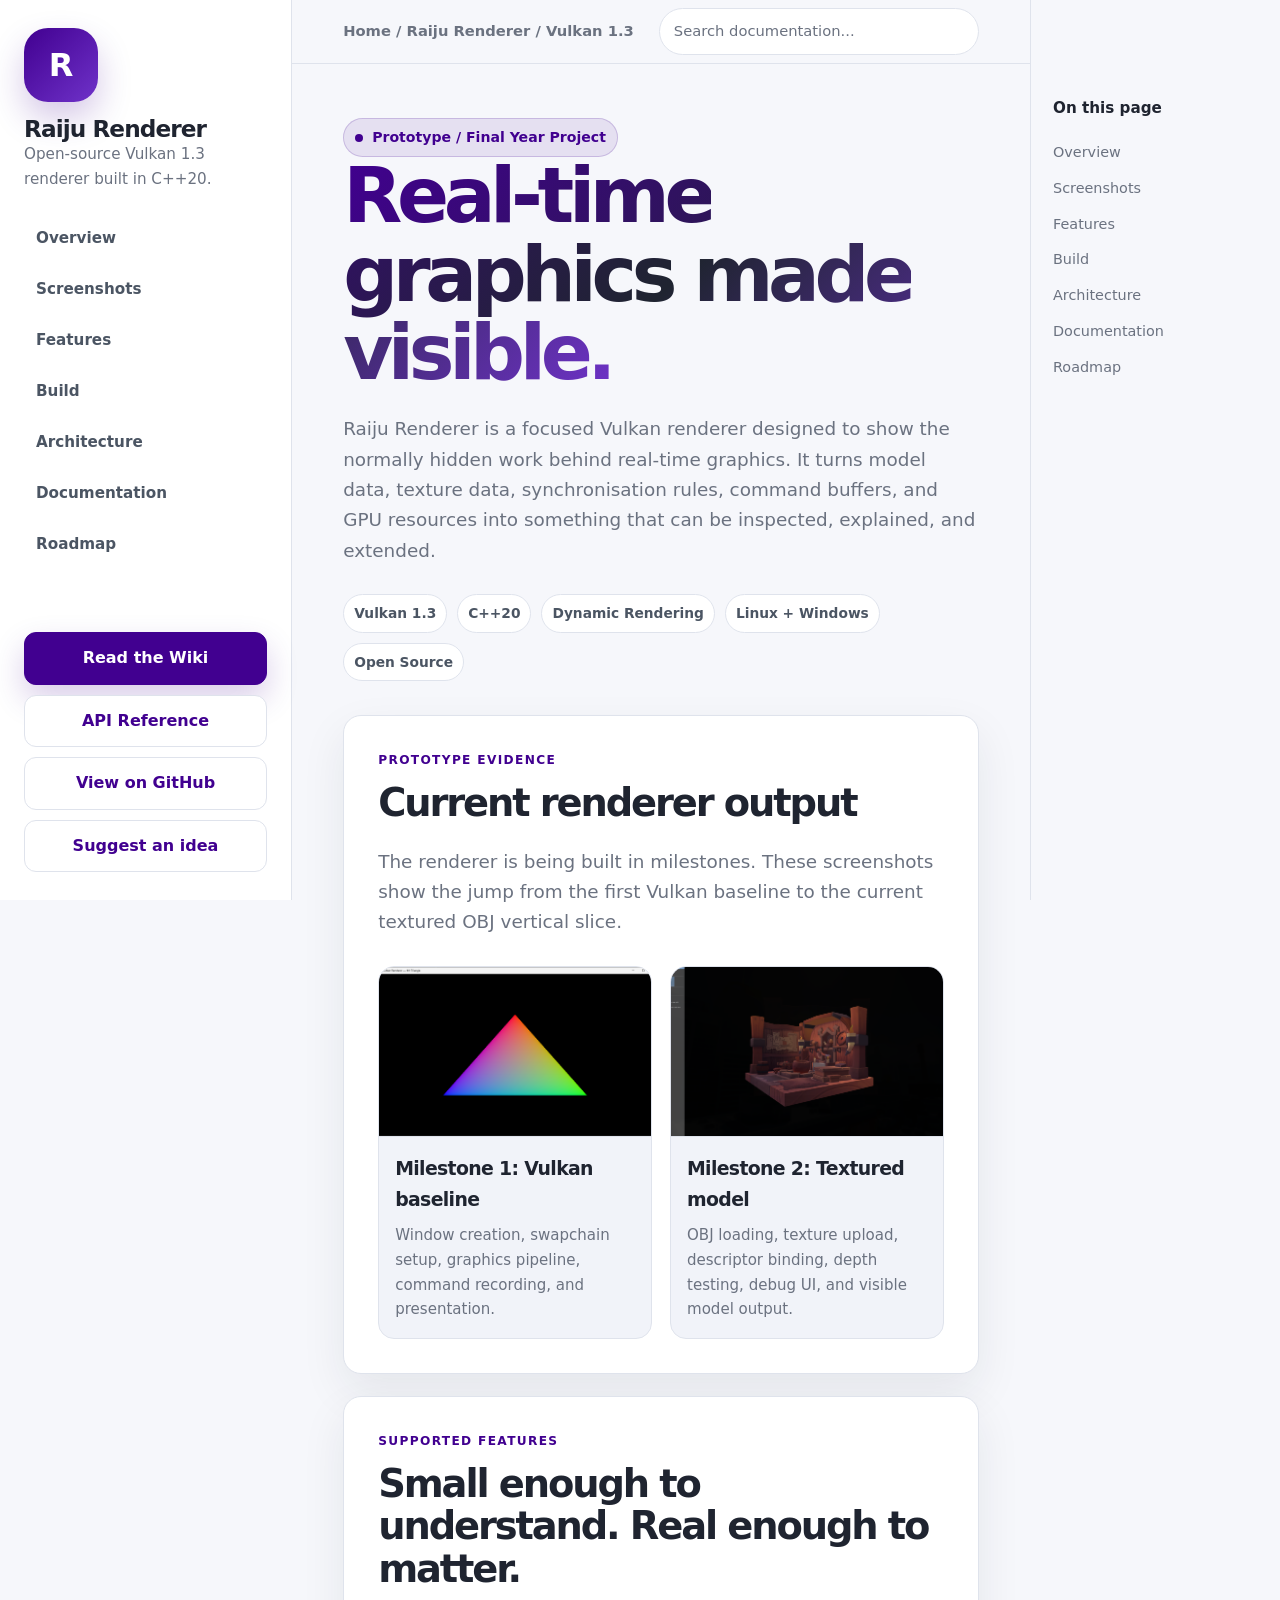
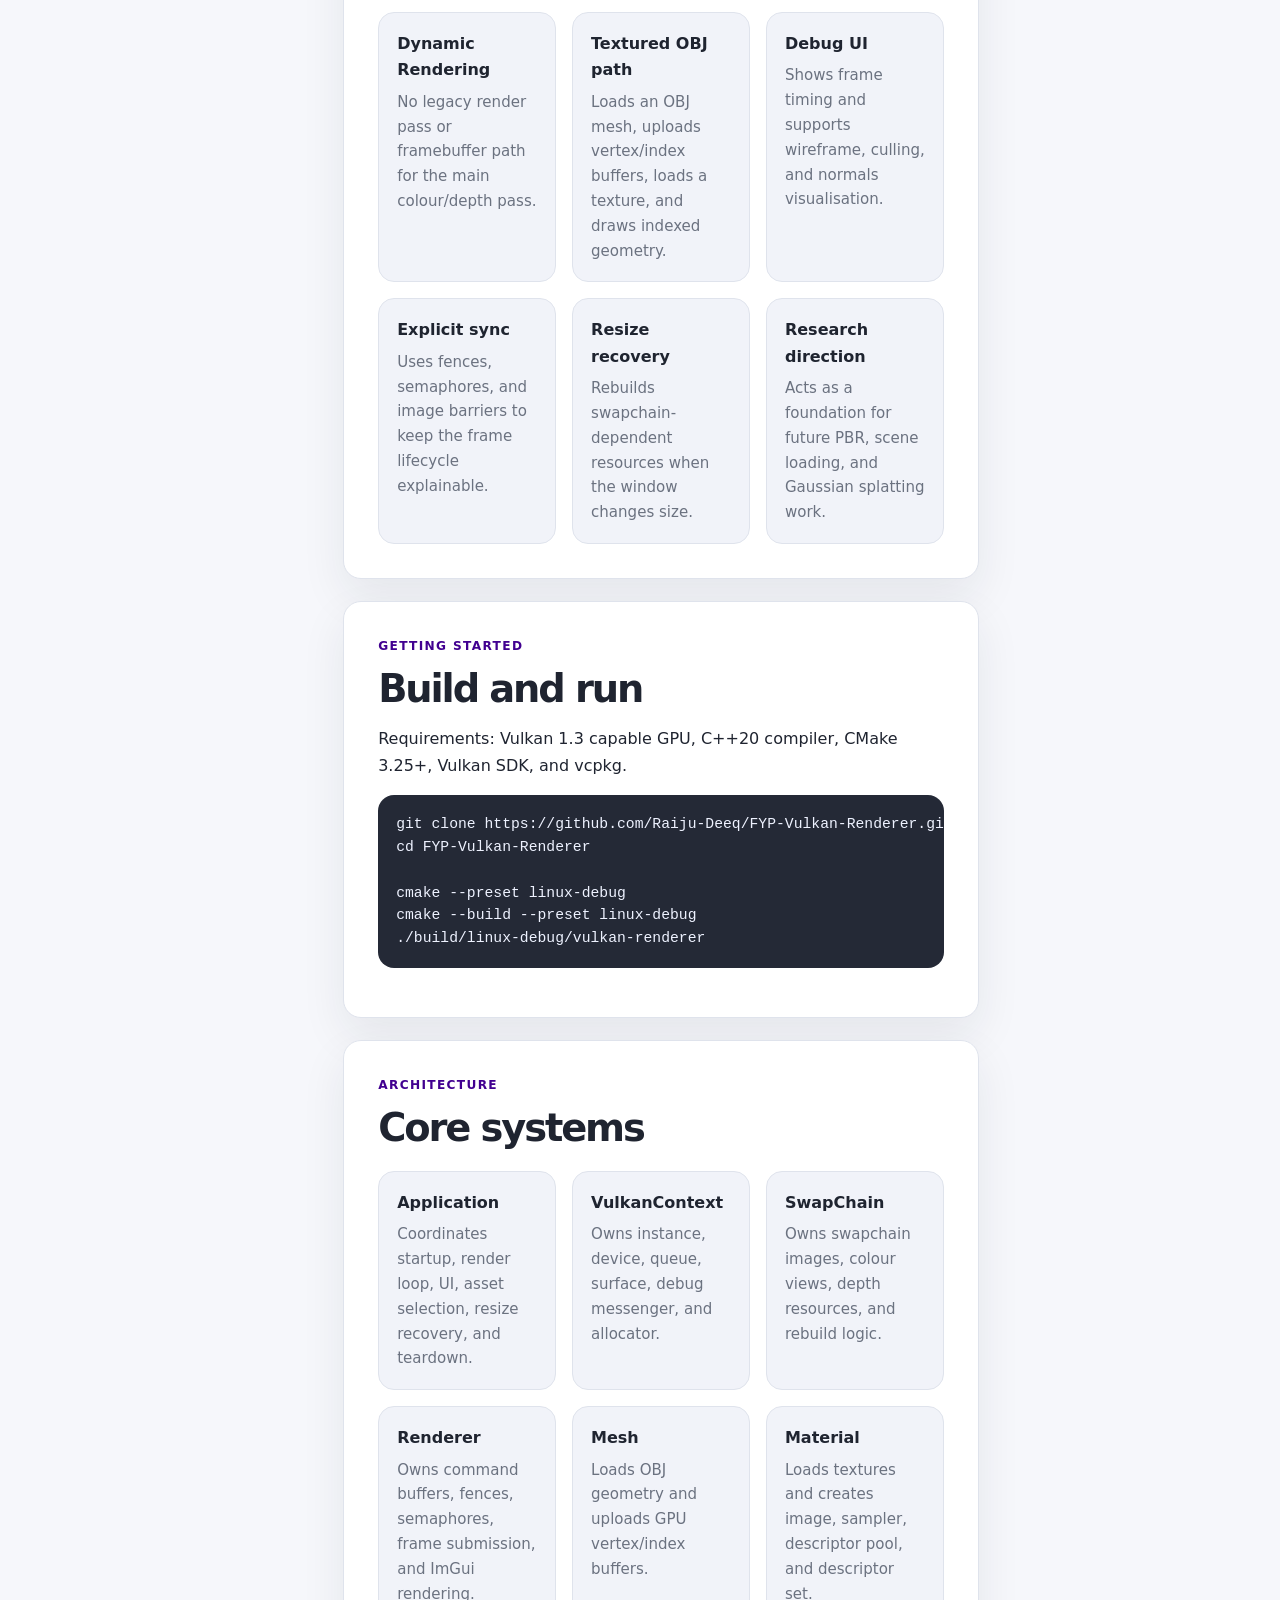
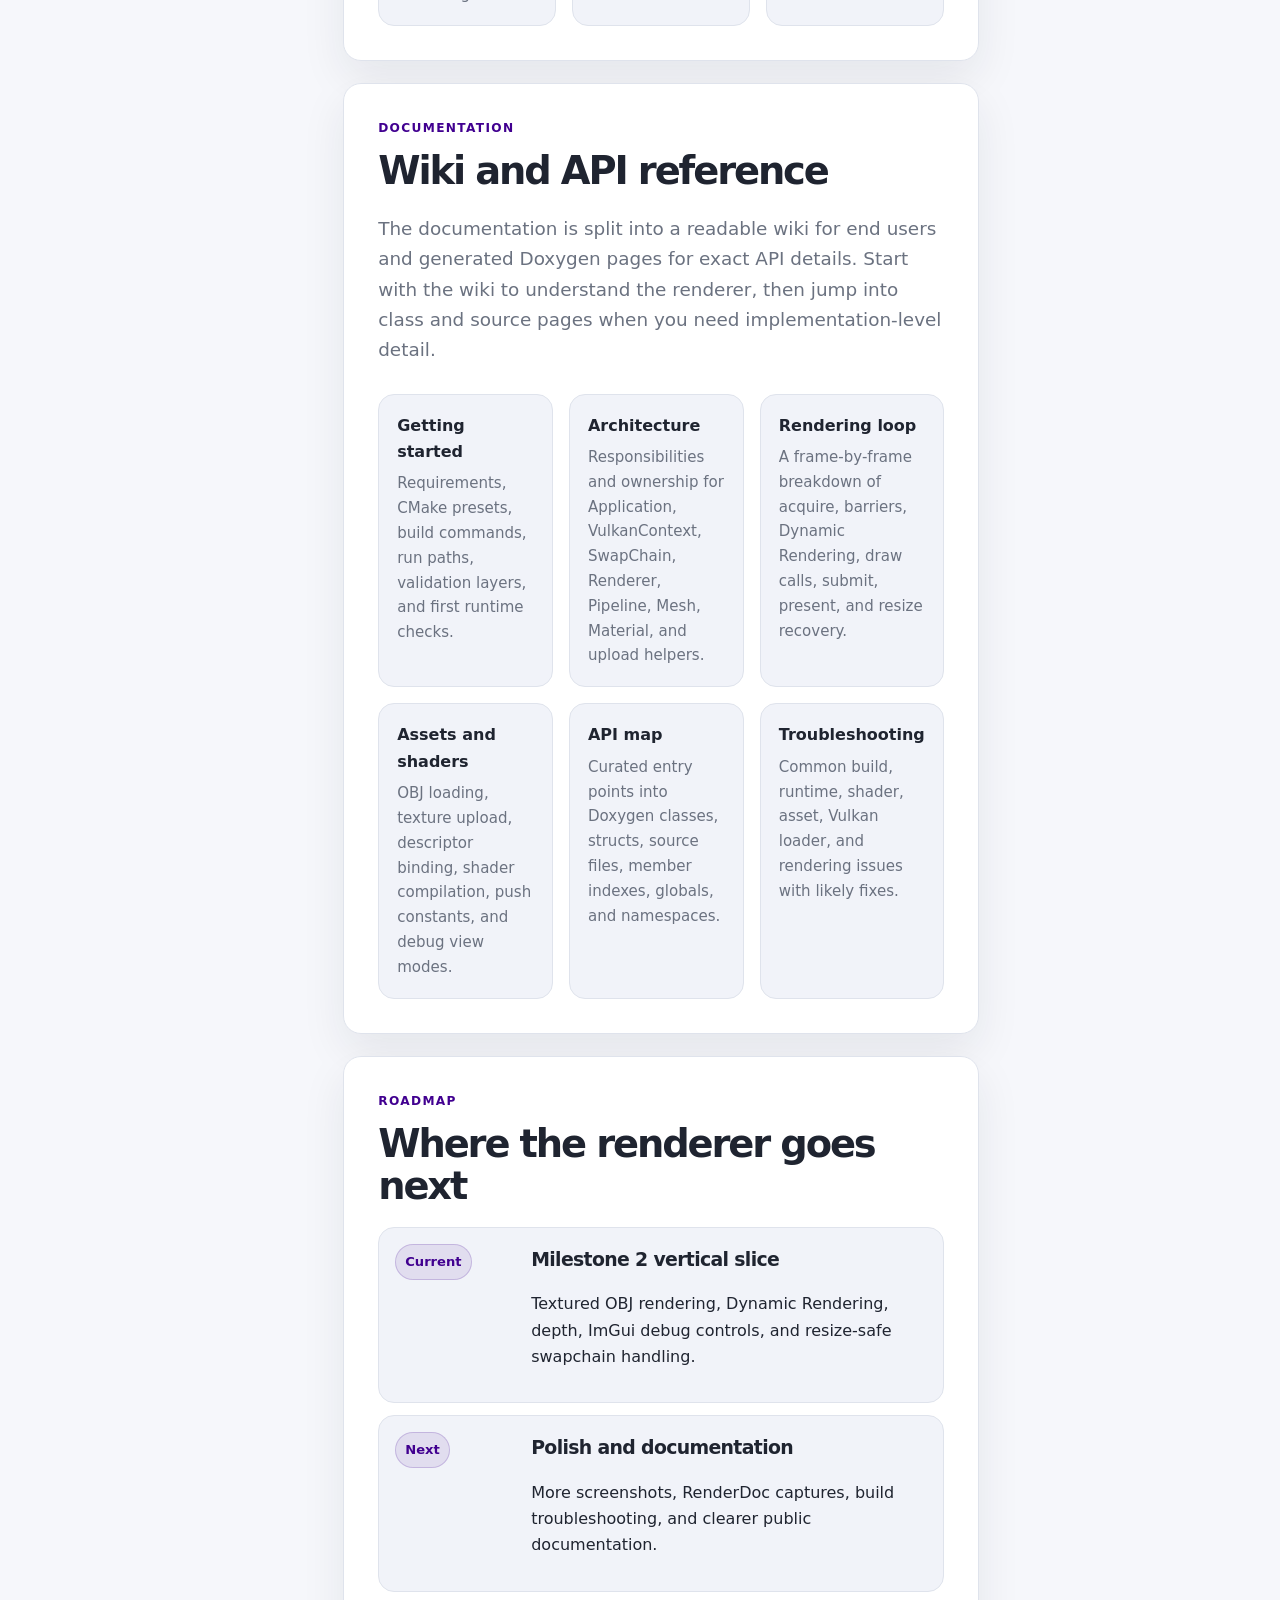
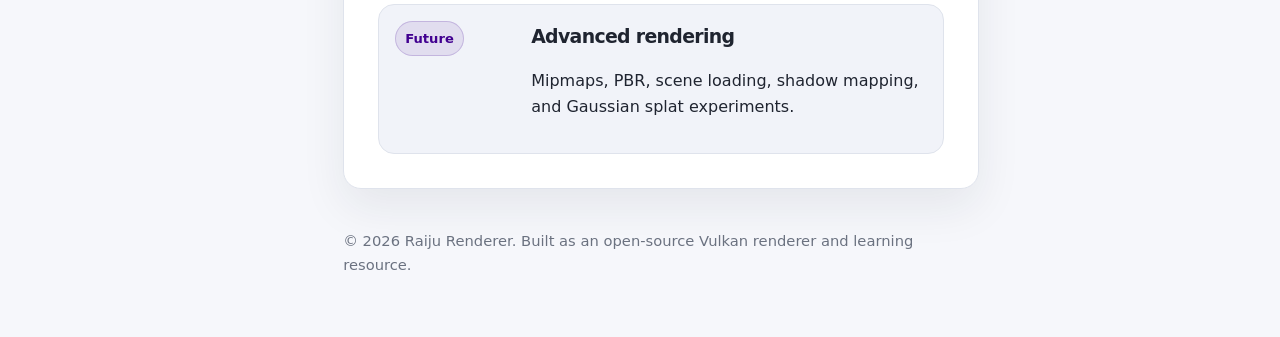
==== commit 3f99b98c: "Updated Wiki into Project Page" ====
--- a/index.html
+++ b/index.html
@@ -445,11 +445,14 @@
         <a href="#features">Features</a>
         <a href="#build">Build</a>
         <a href="#architecture">Architecture</a>
+        <a href="#documentation">Documentation</a>
         <a href="#roadmap">Roadmap</a>
       </nav>
 
       <div class="sidebar-footer">
-        <a class="button primary" href="https://github.com/Raiju-Deeq/FYP-Vulkan-Renderer" target="_blank" rel="noreferrer">View on GitHub</a>
+        <a class="button primary" href="docs/wiki/index.html">Read the Wiki</a>
+        <a class="button" href="docs/doxygen/html/index.html">API Reference</a>
+        <a class="button" href="https://github.com/Raiju-Deeq/FYP-Vulkan-Renderer" target="_blank" rel="noreferrer">View on GitHub</a>
         <a class="button" href="https://github.com/Raiju-Deeq/FYP-Vulkan-Renderer/issues" target="_blank" rel="noreferrer">Suggest an idea</a>
       </div>
     </aside>
@@ -537,6 +540,20 @@
         </div>
       </article>
 
+      <article class="post-card" id="documentation">
+        <div class="post-meta">Documentation</div>
+        <h3>Wiki and API reference</h3>
+        <p class="lead">The documentation is split into a readable wiki for end users and generated Doxygen pages for exact API details. Start with the wiki to understand the renderer, then jump into class and source pages when you need implementation-level detail.</p>
+        <div class="feature-grid">
+          <a class="feature" href="docs/wiki/getting-started.html"><strong>Getting started</strong><p>Requirements, CMake presets, build commands, run paths, validation layers, and first runtime checks.</p></a>
+          <a class="feature" href="docs/wiki/architecture.html"><strong>Architecture</strong><p>Responsibilities and ownership for Application, VulkanContext, SwapChain, Renderer, Pipeline, Mesh, Material, and upload helpers.</p></a>
+          <a class="feature" href="docs/wiki/rendering-loop.html"><strong>Rendering loop</strong><p>A frame-by-frame breakdown of acquire, barriers, Dynamic Rendering, draw calls, submit, present, and resize recovery.</p></a>
+          <a class="feature" href="docs/wiki/assets-shaders.html"><strong>Assets and shaders</strong><p>OBJ loading, texture upload, descriptor binding, shader compilation, push constants, and debug view modes.</p></a>
+          <a class="feature" href="docs/wiki/api-map.html"><strong>API map</strong><p>Curated entry points into Doxygen classes, structs, source files, member indexes, globals, and namespaces.</p></a>
+          <a class="feature" href="docs/wiki/troubleshooting.html"><strong>Troubleshooting</strong><p>Common build, runtime, shader, asset, Vulkan loader, and rendering issues with likely fixes.</p></a>
+        </div>
+      </article>
+
       <article class="post-card" id="roadmap">
         <div class="post-meta">Roadmap</div>
         <h3>Where the renderer goes next</h3>
@@ -548,7 +565,7 @@
       </article>
 
       <footer>
-        © <span id="year"></span> Raiju Renderer. Built as an open-source Vulkan renderer and learning resource.
+        &copy; <span id="year"></span> Raiju Renderer. Built as an open-source Vulkan renderer and learning resource.
       </footer>
     </main>
 
@@ -559,6 +576,7 @@
       <a href="#features">Features</a>
       <a href="#build">Build</a>
       <a href="#architecture">Architecture</a>
+      <a href="#documentation">Documentation</a>
       <a href="#roadmap">Roadmap</a>
     </aside>
   </div>
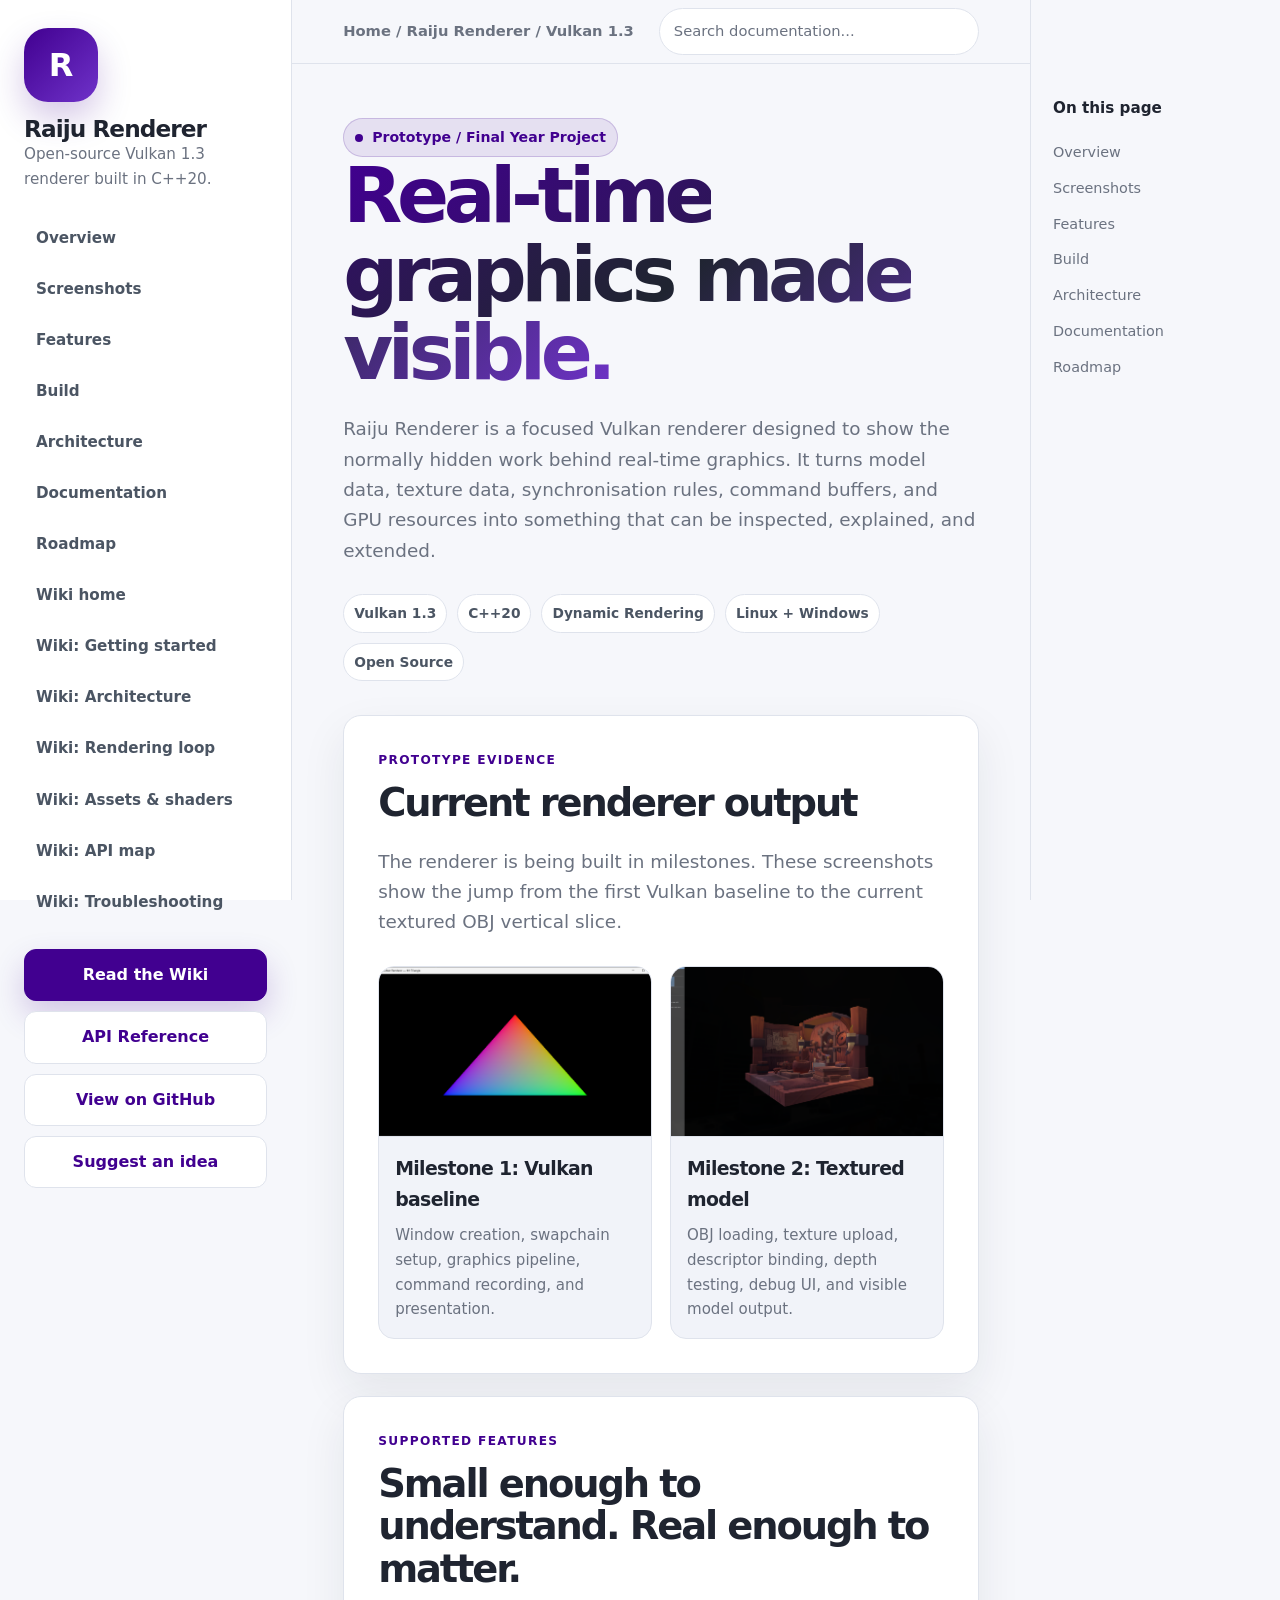
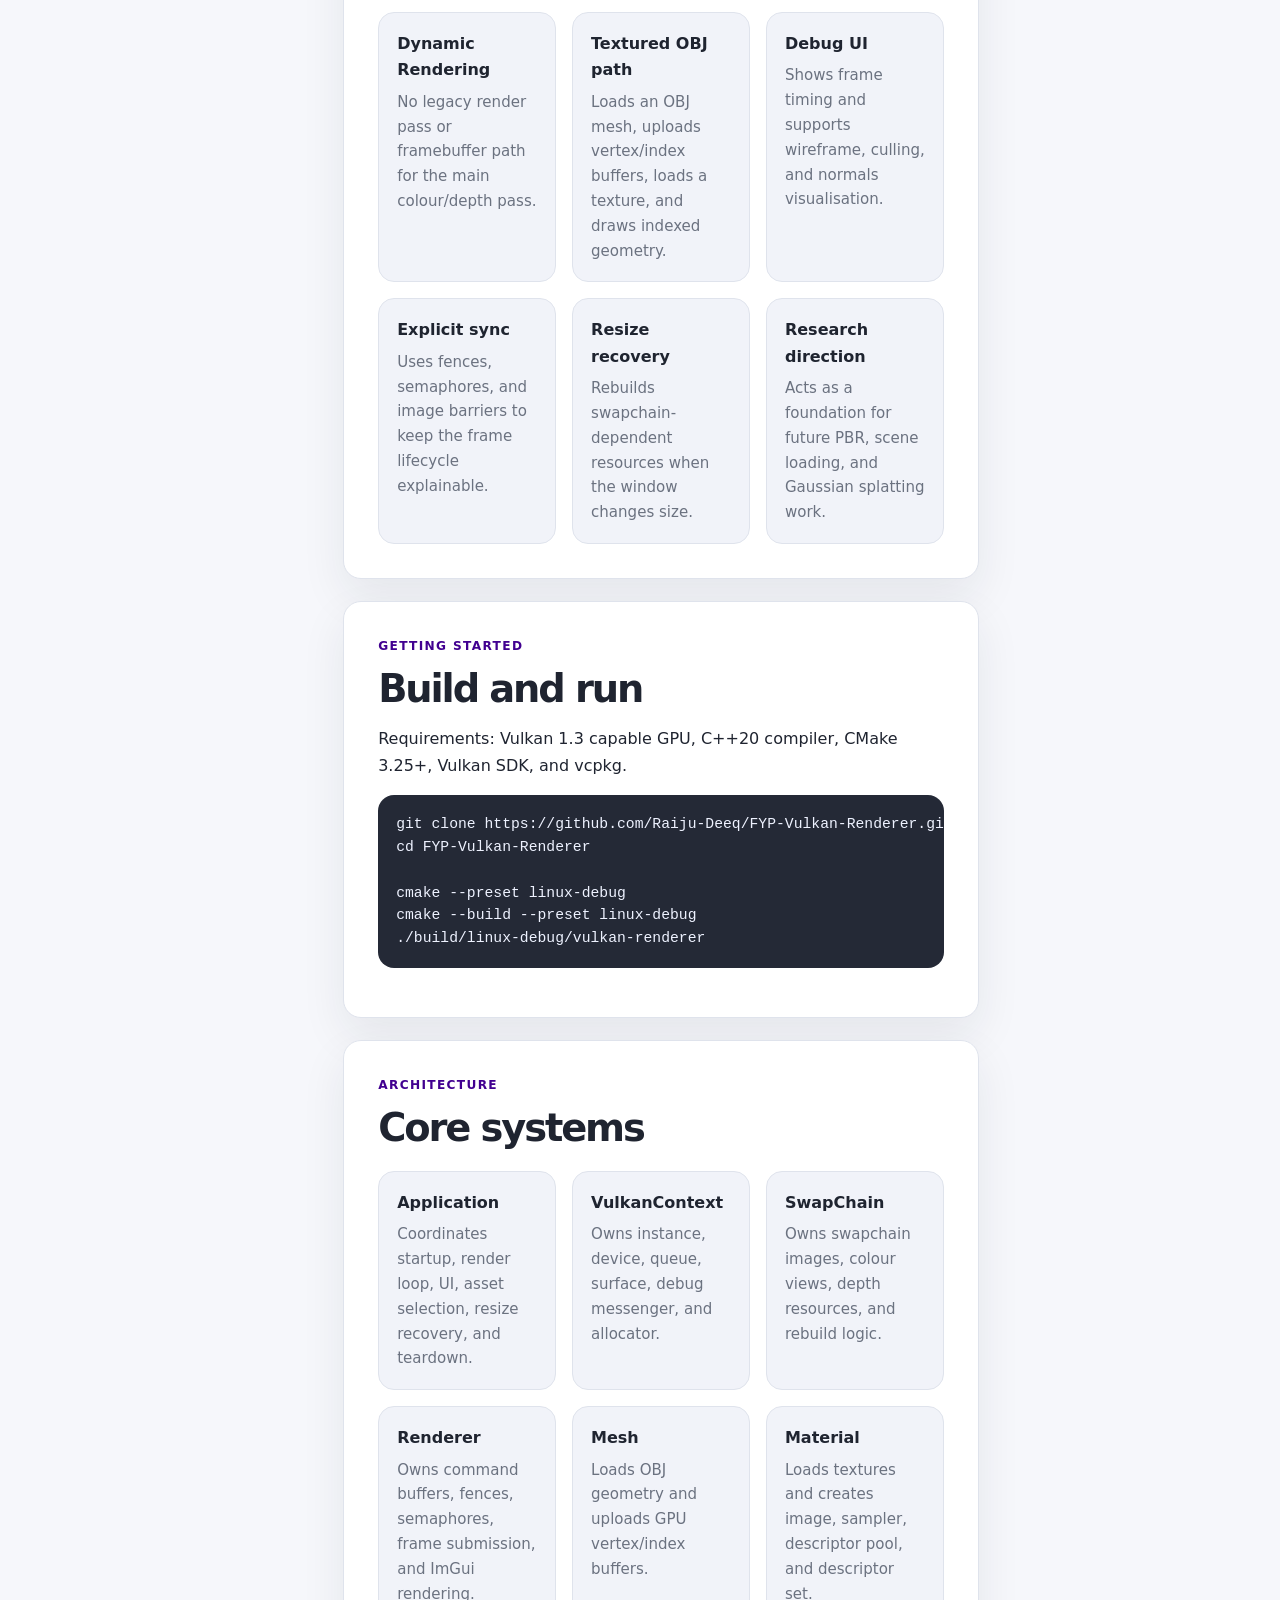
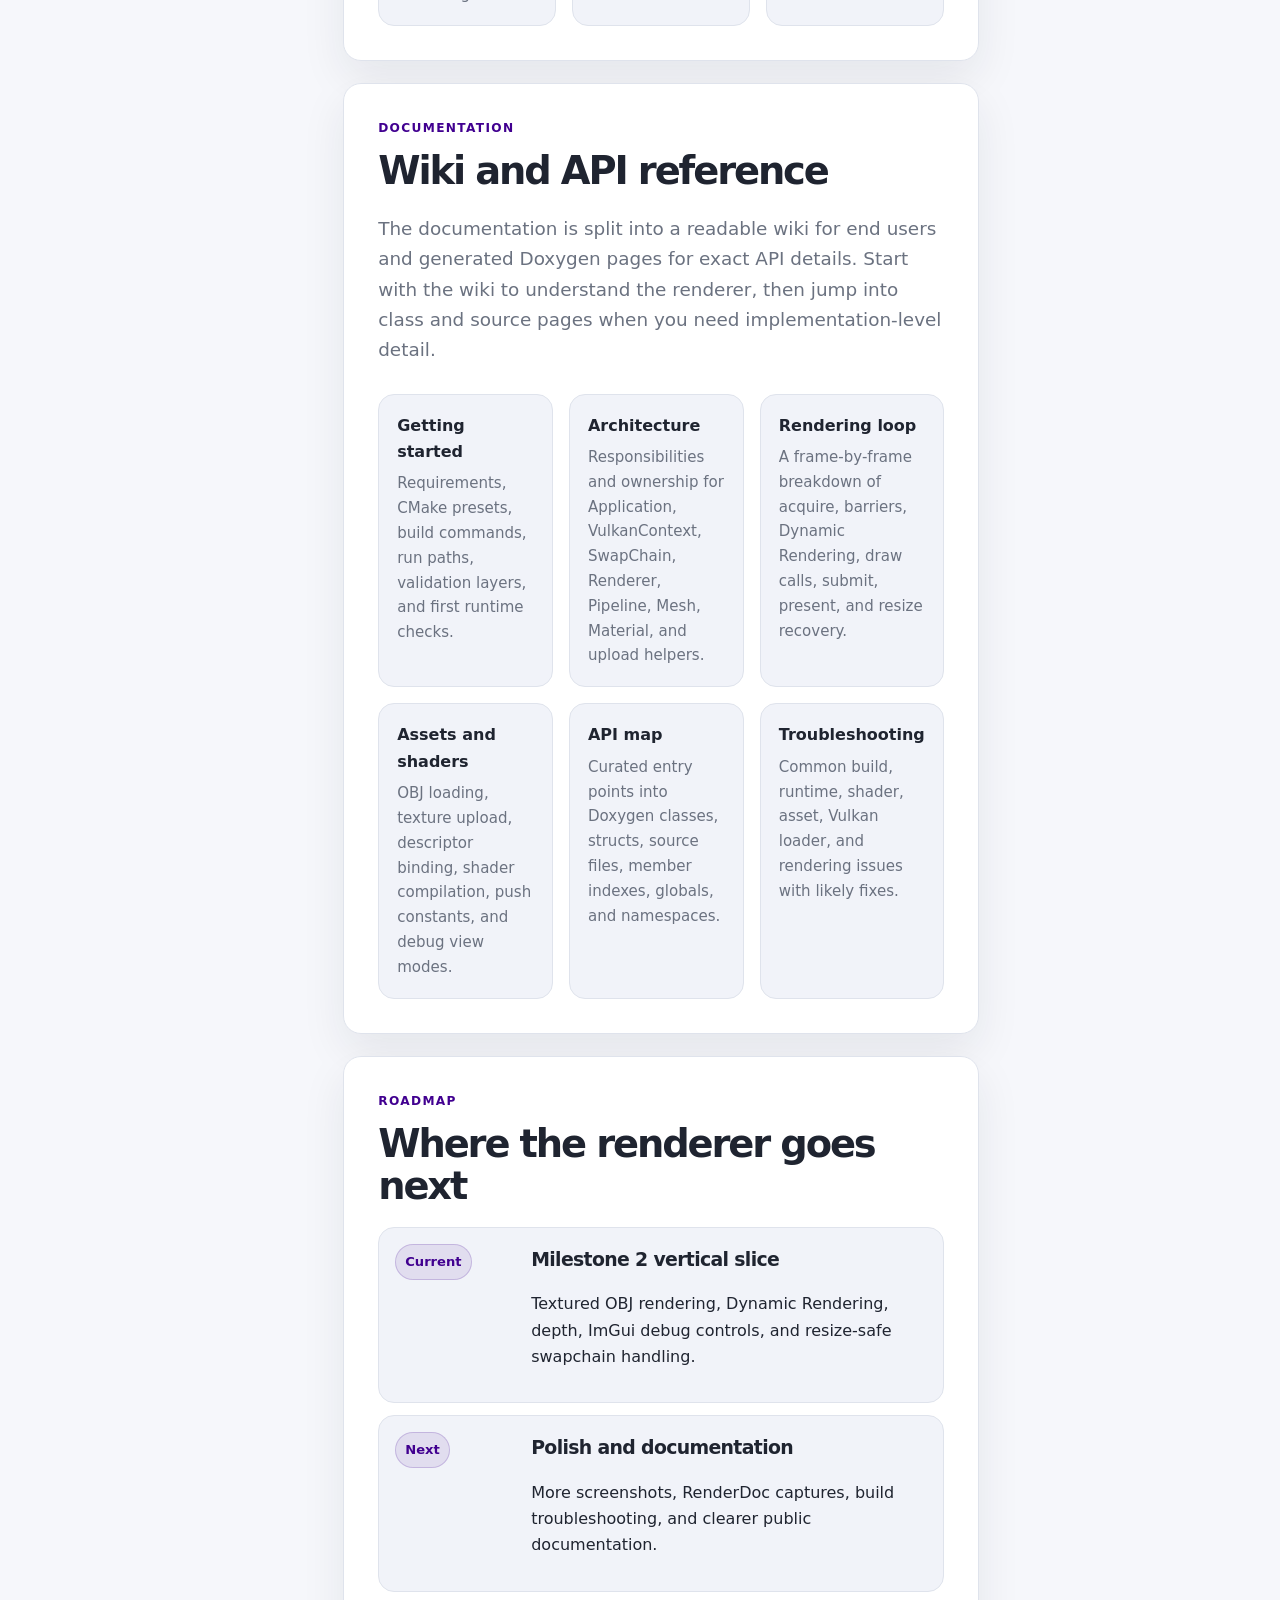
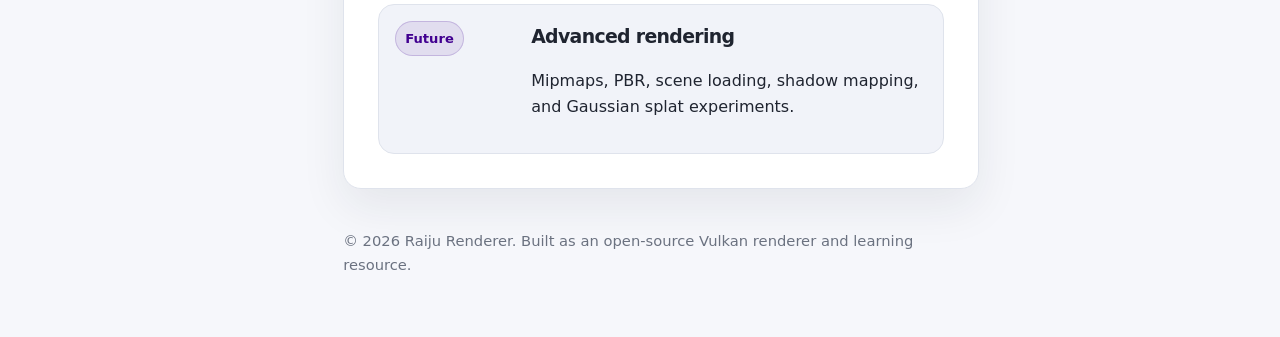
==== commit 6e065ac5: "Issue currently fixing with product page" ====
--- a/index.html
+++ b/index.html
@@ -1,588 +1,840 @@
 <!doctype html>
 <html lang="en">
-<head>
-  <meta charset="utf-8">
-  <meta name="viewport" content="width=device-width, initial-scale=1">
-  <meta name="description" content="Raiju Renderer is an open-source Vulkan 1.3 renderer built in C++20 to make real-time graphics easier to inspect, learn, and extend.">
-  <meta name="theme-color" content="#410090">
-  <title>Raiju Renderer | Vulkan 1.3 Renderer</title>
-
-  <style>
-    :root {
-      --bg: #f6f7fb;
-      --surface: #ffffff;
-      --surface-2: #f1f3f9;
-      --text: #1f2430;
-      --muted: #6b7280;
-      --line: #dfe3ec;
-      --brand: #410090;
-      --brand-soft: rgba(65, 0, 144, 0.09);
-      --brand-mid: rgba(65, 0, 144, 0.18);
-      --code: #242936;
-      --shadow: 0 18px 45px rgba(31, 36, 48, 0.08);
-      --sidebar: 292px;
-      --toc: 250px;
-      --radius: 18px;
-    }
-
-    * { box-sizing: border-box; }
-
-    html { scroll-behavior: smooth; }
-
-    body {
-      margin: 0;
-      font-family: Inter, ui-sans-serif, system-ui, -apple-system, BlinkMacSystemFont, "Segoe UI", sans-serif;
-      color: var(--text);
-      background: var(--bg);
-      line-height: 1.65;
-    }
-
-    a {
-      color: inherit;
-      text-decoration: none;
-    }
-
-    img {
-      max-width: 100%;
-      display: block;
-    }
-
-    .layout {
-      min-height: 100vh;
-      display: grid;
-      grid-template-columns: var(--sidebar) minmax(0, 1fr) var(--toc);
-    }
-
-    .sidebar {
-      position: sticky;
-      top: 0;
-      height: 100vh;
-      padding: 28px 24px;
-      background: #ffffff;
-      border-right: 1px solid var(--line);
-      display: flex;
-      flex-direction: column;
-      gap: 24px;
-    }
-
-    .profile {
-      display: grid;
-      gap: 14px;
-    }
-
-    .avatar {
-      width: 74px;
-      height: 74px;
-      border-radius: 24px;
-      display: grid;
-      place-items: center;
-      color: white;
-      font-size: 2rem;
-      font-weight: 900;
-      background: linear-gradient(135deg, var(--brand), #6f32c9);
-      box-shadow: 0 16px 34px rgba(65, 0, 144, 0.22);
-    }
-
-    .profile h1 {
-      margin: 0;
-      font-size: 1.45rem;
-      line-height: 1.1;
-      letter-spacing: -0.04em;
-    }
-
-    .profile p {
-      margin: 0;
-      color: var(--muted);
-      font-size: 0.95rem;
-    }
-
-    .nav {
-      display: grid;
-      gap: 6px;
-    }
-
-    .nav a {
-      padding: 10px 12px;
-      border-radius: 12px;
-      color: #4b5563;
-      font-weight: 700;
-      font-size: 0.95rem;
-    }
-
-    .nav a:hover {
-      background: var(--brand-soft);
-      color: var(--brand);
-    }
-
-    .sidebar-footer {
-      margin-top: auto;
-      display: grid;
-      gap: 10px;
-    }
-
-    .button {
-      display: inline-flex;
-      align-items: center;
-      justify-content: center;
-      padding: 12px 14px;
-      border-radius: 12px;
-      font-weight: 800;
-      border: 1px solid var(--line);
-      background: var(--surface);
-      color: var(--brand);
-    }
-
-    .button.primary {
-      background: var(--brand);
-      color: #fff;
-      border-color: var(--brand);
-      box-shadow: 0 14px 32px rgba(65, 0, 144, 0.20);
-    }
-
-    .content {
-      min-width: 0;
-      padding: 28px clamp(24px, 4vw, 56px) 60px;
-    }
-
-    .topbar {
-      position: sticky;
-      top: 0;
-      z-index: 5;
-      display: flex;
-      align-items: center;
-      justify-content: space-between;
-      gap: 18px;
-      min-height: 64px;
-      margin: -28px calc(clamp(24px, 4vw, 56px) * -1) 42px;
-      padding: 0 clamp(24px, 4vw, 56px);
-      background: rgba(246, 247, 251, 0.86);
-      backdrop-filter: blur(18px);
-      border-bottom: 1px solid var(--line);
-    }
-
-    .crumb {
-      color: var(--muted);
-      font-size: 0.92rem;
-      font-weight: 700;
-    }
-
-    .search {
-      width: min(100%, 320px);
-      padding: 10px 14px;
-      border: 1px solid var(--line);
-      border-radius: 999px;
-      background: #fff;
-      color: var(--muted);
-      font-size: 0.92rem;
-    }
-
-    .hero {
-      padding: 12px 0 34px;
-    }
-
-    .eyebrow {
-      display: inline-flex;
-      gap: 9px;
-      align-items: center;
-      padding: 7px 11px;
-      border-radius: 999px;
-      background: var(--brand-soft);
-      color: var(--brand);
-      border: 1px solid var(--brand-mid);
-      font-weight: 800;
-      font-size: 0.88rem;
-    }
-
-    .pulse {
-      width: 8px;
-      height: 8px;
-      border-radius: 99px;
-      background: var(--brand);
-    }
-
-    h2 {
-      margin: 0;
-      font-size: clamp(2.45rem, 6vw, 5.6rem);
-      line-height: 1.02;
-      letter-spacing: -0.07em;
-    }
-
-    h3 {
-      margin: 0 0 10px;
-      font-size: clamp(1.75rem, 3vw, 2.6rem);
-      letter-spacing: -0.055em;
-      line-height: 1.1;
-    }
-
-    h4 {
-      margin: 0 0 8px;
-      font-size: 1.18rem;
-      letter-spacing: -0.035em;
-    }
-
-    .gradient {
-      background: linear-gradient(135deg, var(--brand), #1f2430 58%, #6f32c9);
-      background-clip: text;
-      -webkit-background-clip: text;
-      color: transparent;
-    }
-
-    .lead {
-      max-width: 760px;
-      margin: 22px 0 28px;
-      color: var(--muted);
-      font-size: 1.15rem;
-    }
-
-    .badges {
-      display: flex;
-      flex-wrap: wrap;
-      gap: 10px;
-      margin: 24px 0 0;
-    }
-
-    .badge {
-      padding: 7px 10px;
-      border: 1px solid var(--line);
-      border-radius: 999px;
-      background: #fff;
-      color: #4b5563;
-      font-weight: 800;
-      font-size: 0.86rem;
-    }
-
-    .post-card {
-      background: var(--surface);
-      border: 1px solid var(--line);
-      border-radius: var(--radius);
-      padding: clamp(22px, 4vw, 34px);
-      box-shadow: var(--shadow);
-      margin-bottom: 22px;
-    }
-
-    .post-meta {
-      color: var(--brand);
-      font-weight: 900;
-      text-transform: uppercase;
-      letter-spacing: 0.11em;
-      font-size: 0.76rem;
-      margin-bottom: 12px;
-    }
-
-    .feature-grid {
-      display: grid;
-      grid-template-columns: repeat(3, 1fr);
-      gap: 16px;
-      margin-top: 22px;
-    }
-
-    .feature {
-      padding: 18px;
-      border: 1px solid var(--line);
-      border-radius: 16px;
-      background: var(--surface-2);
-    }
-
-    .feature strong {
-      display: block;
-      margin-bottom: 6px;
-      color: var(--text);
-    }
-
-    .feature p {
-      margin: 0;
-      color: var(--muted);
-      font-size: 0.94rem;
-    }
-
-    .screens {
-      display: grid;
-      grid-template-columns: 1fr 1fr;
-      gap: 18px;
-      margin-top: 20px;
-    }
-
-    .screen {
-      overflow: hidden;
-      border: 1px solid var(--line);
-      border-radius: 16px;
-      background: var(--surface-2);
-    }
-
-    .screen img {
-      width: 100%;
-      aspect-ratio: 16 / 10;
-      object-fit: cover;
-      border-bottom: 1px solid var(--line);
-      background: #fff;
-    }
-
-    .screen div {
-      padding: 16px;
-    }
-
-    .screen p {
-      color: var(--muted);
-      margin: 0;
-      font-size: 0.94rem;
-    }
-
-    .timeline {
-      display: grid;
-      gap: 12px;
-      margin-top: 20px;
-    }
-
-    .timeline-item {
-      display: grid;
-      grid-template-columns: 120px 1fr;
-      gap: 16px;
-      padding: 16px;
-      border: 1px solid var(--line);
-      border-radius: 16px;
-      background: var(--surface-2);
-    }
-
-    .label {
-      width: max-content;
-      height: max-content;
-      padding: 6px 9px;
-      border-radius: 999px;
-      color: var(--brand);
-      background: var(--brand-soft);
-      border: 1px solid var(--brand-mid);
-      font-size: 0.82rem;
-      font-weight: 900;
-    }
-
-    .code {
-      background: var(--code);
-      color: #eef2ff;
-      border-radius: 16px;
-      padding: 18px;
-      overflow-x: auto;
-      font-family: "SFMono-Regular", Consolas, "Liberation Mono", monospace;
-      font-size: 0.92rem;
-      line-height: 1.55;
-    }
-
-    .toc {
-      position: sticky;
-      top: 0;
-      height: 100vh;
-      padding: 96px 22px 28px;
-      border-left: 1px solid var(--line);
-      color: var(--muted);
-    }
-
-    .toc strong {
-      display: block;
-      color: var(--text);
-      margin-bottom: 14px;
-      font-size: 0.95rem;
-    }
-
-    .toc a {
-      display: block;
-      padding: 6px 0;
-      font-size: 0.9rem;
-    }
-
-    .toc a:hover {
-      color: var(--brand);
-    }
-
-    footer {
-      color: var(--muted);
-      font-size: 0.92rem;
-      padding-top: 18px;
-    }
-
-    @media (max-width: 1120px) {
-      .layout { grid-template-columns: var(--sidebar) minmax(0, 1fr); }
-      .toc { display: none; }
-    }
-
-    @media (max-width: 820px) {
-      .layout { display: block; }
-      .sidebar {
-        position: relative;
-        height: auto;
-        border-right: 0;
-        border-bottom: 1px solid var(--line);
-      }
-      .nav {
-        grid-template-columns: repeat(2, 1fr);
-      }
-      .content {
-        padding: 24px 18px 50px;
-      }
-      .topbar {
-        margin: -24px -18px 32px;
-        padding: 0 18px;
-      }
-      .search { display: none; }
-      .feature-grid, .screens { grid-template-columns: 1fr; }
-      .timeline-item { grid-template-columns: 1fr; }
-    }
-  </style>
-</head>
-
-<body>
-  <div class="layout">
-    <aside class="sidebar">
-      <div class="profile">
-        <div class="avatar">R</div>
-        <div>
-          <h1>Raiju Renderer</h1>
-          <p>Open-source Vulkan 1.3 renderer built in C++20.</p>
-        </div>
-      </div>
-
-      <nav class="nav">
-        <a href="#overview">Overview</a>
-        <a href="#screenshots">Screenshots</a>
-        <a href="#features">Features</a>
-        <a href="#build">Build</a>
-        <a href="#architecture">Architecture</a>
-        <a href="#documentation">Documentation</a>
-        <a href="#roadmap">Roadmap</a>
-      </nav>
-
-      <div class="sidebar-footer">
-        <a class="button primary" href="docs/wiki/index.html">Read the Wiki</a>
-        <a class="button" href="docs/doxygen/html/index.html">API Reference</a>
-        <a class="button" href="https://github.com/Raiju-Deeq/FYP-Vulkan-Renderer" target="_blank" rel="noreferrer">View on GitHub</a>
-        <a class="button" href="https://github.com/Raiju-Deeq/FYP-Vulkan-Renderer/issues" target="_blank" rel="noreferrer">Suggest an idea</a>
-      </div>
-    </aside>
-
-    <main class="content">
-      <div class="topbar">
-        <div class="crumb">Home / Raiju Renderer / Vulkan 1.3</div>
-        <div class="search">Search documentation...</div>
-      </div>
-
-      <section class="hero" id="overview">
-        <span class="eyebrow"><span class="pulse"></span>Prototype / Final Year Project</span>
-        <h2><span class="gradient">Real-time graphics made visible.</span></h2>
-        <p class="lead">Raiju Renderer is a focused Vulkan renderer designed to show the normally hidden work behind real-time graphics. It turns model data, texture data, synchronisation rules, command buffers, and GPU resources into something that can be inspected, explained, and extended.</p>
-        <div class="badges">
-          <span class="badge">Vulkan 1.3</span>
-          <span class="badge">C++20</span>
-          <span class="badge">Dynamic Rendering</span>
-          <span class="badge">Linux + Windows</span>
-          <span class="badge">Open Source</span>
-        </div>
-      </section>
-
-      <article class="post-card" id="screenshots">
-        <div class="post-meta">Prototype evidence</div>
-        <h3>Current renderer output</h3>
-        <p class="lead">The renderer is being built in milestones. These screenshots show the jump from the first Vulkan baseline to the current textured OBJ vertical slice.</p>
-
-        <div class="screens">
-          <div class="screen">
-            <img src="docs/prototype-evidence/M1-triangle.png" alt="Milestone 1 Vulkan triangle">
-            <div>
-              <h4>Milestone 1: Vulkan baseline</h4>
-              <p>Window creation, swapchain setup, graphics pipeline, command recording, and presentation.</p>
-            </div>
-          </div>
-
-          <div class="screen">
-            <img src="docs/prototype-evidence/M2-textured-obj.png" alt="Milestone 2 textured OBJ scene">
-            <div>
-              <h4>Milestone 2: Textured model</h4>
-              <p>OBJ loading, texture upload, descriptor binding, depth testing, debug UI, and visible model output.</p>
-            </div>
-          </div>
-        </div>
-      </article>
-
-      <article class="post-card" id="features">
-        <div class="post-meta">Supported features</div>
-        <h3>Small enough to understand. Real enough to matter.</h3>
-
-        <div class="feature-grid">
-          <div class="feature"><strong>Dynamic Rendering</strong><p>No legacy render pass or framebuffer path for the main colour/depth pass.</p></div>
-          <div class="feature"><strong>Textured OBJ path</strong><p>Loads an OBJ mesh, uploads vertex/index buffers, loads a texture, and draws indexed geometry.</p></div>
-          <div class="feature"><strong>Debug UI</strong><p>Shows frame timing and supports wireframe, culling, and normals visualisation.</p></div>
-          <div class="feature"><strong>Explicit sync</strong><p>Uses fences, semaphores, and image barriers to keep the frame lifecycle explainable.</p></div>
-          <div class="feature"><strong>Resize recovery</strong><p>Rebuilds swapchain-dependent resources when the window changes size.</p></div>
-          <div class="feature"><strong>Research direction</strong><p>Acts as a foundation for future PBR, scene loading, and Gaussian splatting work.</p></div>
-        </div>
-      </article>
-
-      <article class="post-card" id="build">
-        <div class="post-meta">Getting started</div>
-        <h3>Build and run</h3>
-        <p>Requirements: Vulkan 1.3 capable GPU, C++20 compiler, CMake 3.25+, Vulkan SDK, and vcpkg.</p>
-
-        <pre class="code">git clone https://github.com/Raiju-Deeq/FYP-Vulkan-Renderer.git
+    <head>
+        <meta charset="utf-8" />
+        <meta name="viewport" content="width=device-width, initial-scale=1" />
+        <meta
+            name="description"
+            content="Raiju Renderer is an open-source Vulkan 1.3 renderer built in C++20 to make real-time graphics easier to inspect, learn, and extend."
+        />
+        <meta name="theme-color" content="#410090" />
+        <title>Raiju Renderer | Vulkan 1.3 Renderer</title>
+
+        <style>
+            :root {
+                --bg: #f6f7fb;
+                --surface: #ffffff;
+                --surface-2: #f1f3f9;
+                --text: #1f2430;
+                --muted: #6b7280;
+                --line: #dfe3ec;
+                --brand: #410090;
+                --brand-soft: rgba(65, 0, 144, 0.09);
+                --brand-mid: rgba(65, 0, 144, 0.18);
+                --code: #242936;
+                --shadow: 0 18px 45px rgba(31, 36, 48, 0.08);
+                --sidebar: 292px;
+                --toc: 250px;
+                --radius: 18px;
+            }
+
+            * {
+                box-sizing: border-box;
+            }
+
+            html {
+                scroll-behavior: smooth;
+            }
+
+            body {
+                margin: 0;
+                font-family:
+                    Inter,
+                    ui-sans-serif,
+                    system-ui,
+                    -apple-system,
+                    BlinkMacSystemFont,
+                    "Segoe UI",
+                    sans-serif;
+                color: var(--text);
+                background: var(--bg);
+                line-height: 1.65;
+            }
+
+            a {
+                color: inherit;
+                text-decoration: none;
+            }
+
+            img {
+                max-width: 100%;
+                display: block;
+            }
+
+            .layout {
+                min-height: 100vh;
+                display: grid;
+                grid-template-columns: var(--sidebar) minmax(0, 1fr) var(--toc);
+            }
+
+            .sidebar {
+                position: sticky;
+                top: 0;
+                height: 100vh;
+                padding: 28px 24px;
+                background: #ffffff;
+                border-right: 1px solid var(--line);
+                display: flex;
+                flex-direction: column;
+                gap: 24px;
+            }
+
+            .profile {
+                display: grid;
+                gap: 14px;
+            }
+
+            .avatar {
+                width: 74px;
+                height: 74px;
+                border-radius: 24px;
+                display: grid;
+                place-items: center;
+                color: white;
+                font-size: 2rem;
+                font-weight: 900;
+                background: linear-gradient(135deg, var(--brand), #6f32c9);
+                box-shadow: 0 16px 34px rgba(65, 0, 144, 0.22);
+            }
+
+            .profile h1 {
+                margin: 0;
+                font-size: 1.45rem;
+                line-height: 1.1;
+                letter-spacing: -0.04em;
+            }
+
+            .profile p {
+                margin: 0;
+                color: var(--muted);
+                font-size: 0.95rem;
+            }
+
+            .nav {
+                display: grid;
+                gap: 6px;
+            }
+
+            .nav a {
+                padding: 10px 12px;
+                border-radius: 12px;
+                color: #4b5563;
+                font-weight: 700;
+                font-size: 0.95rem;
+            }
+
+            .nav a:hover {
+                background: var(--brand-soft);
+                color: var(--brand);
+            }
+
+            .sidebar-footer {
+                margin-top: auto;
+                display: grid;
+                gap: 10px;
+            }
+
+            .button {
+                display: inline-flex;
+                align-items: center;
+                justify-content: center;
+                padding: 12px 14px;
+                border-radius: 12px;
+                font-weight: 800;
+                border: 1px solid var(--line);
+                background: var(--surface);
+                color: var(--brand);
+            }
+
+            .button.primary {
+                background: var(--brand);
+                color: #fff;
+                border-color: var(--brand);
+                box-shadow: 0 14px 32px rgba(65, 0, 144, 0.2);
+            }
+
+            .content {
+                min-width: 0;
+                padding: 28px clamp(24px, 4vw, 56px) 60px;
+            }
+
+            .topbar {
+                position: sticky;
+                top: 0;
+                z-index: 5;
+                display: flex;
+                align-items: center;
+                justify-content: space-between;
+                gap: 18px;
+                min-height: 64px;
+                margin: -28px calc(clamp(24px, 4vw, 56px) * -1) 42px;
+                padding: 0 clamp(24px, 4vw, 56px);
+                background: rgba(246, 247, 251, 0.86);
+                backdrop-filter: blur(18px);
+                border-bottom: 1px solid var(--line);
+            }
+
+            .crumb {
+                color: var(--muted);
+                font-size: 0.92rem;
+                font-weight: 700;
+            }
+
+            .search {
+                width: min(100%, 320px);
+                padding: 10px 14px;
+                border: 1px solid var(--line);
+                border-radius: 999px;
+                background: #fff;
+                color: var(--muted);
+                font-size: 0.92rem;
+            }
+
+            .hero {
+                padding: 12px 0 34px;
+            }
+
+            .eyebrow {
+                display: inline-flex;
+                gap: 9px;
+                align-items: center;
+                padding: 7px 11px;
+                border-radius: 999px;
+                background: var(--brand-soft);
+                color: var(--brand);
+                border: 1px solid var(--brand-mid);
+                font-weight: 800;
+                font-size: 0.88rem;
+            }
+
+            .pulse {
+                width: 8px;
+                height: 8px;
+                border-radius: 99px;
+                background: var(--brand);
+            }
+
+            h2 {
+                margin: 0;
+                font-size: clamp(2.45rem, 6vw, 5.6rem);
+                line-height: 1.02;
+                letter-spacing: -0.07em;
+            }
+
+            h3 {
+                margin: 0 0 10px;
+                font-size: clamp(1.75rem, 3vw, 2.6rem);
+                letter-spacing: -0.055em;
+                line-height: 1.1;
+            }
+
+            h4 {
+                margin: 0 0 8px;
+                font-size: 1.18rem;
+                letter-spacing: -0.035em;
+            }
+
+            .gradient {
+                background: linear-gradient(
+                    135deg,
+                    var(--brand),
+                    #1f2430 58%,
+                    #6f32c9
+                );
+                background-clip: text;
+                -webkit-background-clip: text;
+                color: transparent;
+            }
+
+            .lead {
+                max-width: 760px;
+                margin: 22px 0 28px;
+                color: var(--muted);
+                font-size: 1.15rem;
+            }
+
+            .badges {
+                display: flex;
+                flex-wrap: wrap;
+                gap: 10px;
+                margin: 24px 0 0;
+            }
+
+            .badge {
+                padding: 7px 10px;
+                border: 1px solid var(--line);
+                border-radius: 999px;
+                background: #fff;
+                color: #4b5563;
+                font-weight: 800;
+                font-size: 0.86rem;
+            }
+
+            .post-card {
+                background: var(--surface);
+                border: 1px solid var(--line);
+                border-radius: var(--radius);
+                padding: clamp(22px, 4vw, 34px);
+                box-shadow: var(--shadow);
+                margin-bottom: 22px;
+            }
+
+            .post-meta {
+                color: var(--brand);
+                font-weight: 900;
+                text-transform: uppercase;
+                letter-spacing: 0.11em;
+                font-size: 0.76rem;
+                margin-bottom: 12px;
+            }
+
+            .feature-grid {
+                display: grid;
+                grid-template-columns: repeat(3, 1fr);
+                gap: 16px;
+                margin-top: 22px;
+            }
+
+            .feature {
+                padding: 18px;
+                border: 1px solid var(--line);
+                border-radius: 16px;
+                background: var(--surface-2);
+            }
+
+            .feature strong {
+                display: block;
+                margin-bottom: 6px;
+                color: var(--text);
+            }
+
+            .feature p {
+                margin: 0;
+                color: var(--muted);
+                font-size: 0.94rem;
+            }
+
+            .screens {
+                display: grid;
+                grid-template-columns: 1fr 1fr;
+                gap: 18px;
+                margin-top: 20px;
+            }
+
+            .screen {
+                overflow: hidden;
+                border: 1px solid var(--line);
+                border-radius: 16px;
+                background: var(--surface-2);
+            }
+
+            .screen img {
+                width: 100%;
+                aspect-ratio: 16 / 10;
+                object-fit: cover;
+                border-bottom: 1px solid var(--line);
+                background: #fff;
+            }
+
+            .screen div {
+                padding: 16px;
+            }
+
+            .screen p {
+                color: var(--muted);
+                margin: 0;
+                font-size: 0.94rem;
+            }
+
+            .timeline {
+                display: grid;
+                gap: 12px;
+                margin-top: 20px;
+            }
+
+            .timeline-item {
+                display: grid;
+                grid-template-columns: 120px 1fr;
+                gap: 16px;
+                padding: 16px;
+                border: 1px solid var(--line);
+                border-radius: 16px;
+                background: var(--surface-2);
+            }
+
+            .label {
+                width: max-content;
+                height: max-content;
+                padding: 6px 9px;
+                border-radius: 999px;
+                color: var(--brand);
+                background: var(--brand-soft);
+                border: 1px solid var(--brand-mid);
+                font-size: 0.82rem;
+                font-weight: 900;
+            }
+
+            .code {
+                background: var(--code);
+                color: #eef2ff;
+                border-radius: 16px;
+                padding: 18px;
+                overflow-x: auto;
+                font-family:
+                    "SFMono-Regular", Consolas, "Liberation Mono", monospace;
+                font-size: 0.92rem;
+                line-height: 1.55;
+            }
+
+            .toc {
+                position: sticky;
+                top: 0;
+                height: 100vh;
+                padding: 96px 22px 28px;
+                border-left: 1px solid var(--line);
+                color: var(--muted);
+            }
+
+            .toc strong {
+                display: block;
+                color: var(--text);
+                margin-bottom: 14px;
+                font-size: 0.95rem;
+            }
+
+            .toc a {
+                display: block;
+                padding: 6px 0;
+                font-size: 0.9rem;
+            }
+
+            .toc a:hover {
+                color: var(--brand);
+            }
+
+            footer {
+                color: var(--muted);
+                font-size: 0.92rem;
+                padding-top: 18px;
+            }
+
+            @media (max-width: 1120px) {
+                .layout {
+                    grid-template-columns: var(--sidebar) minmax(0, 1fr);
+                }
+                .toc {
+                    display: none;
+                }
+            }
+
+            @media (max-width: 820px) {
+                .layout {
+                    display: block;
+                }
+                .sidebar {
+                    position: relative;
+                    height: auto;
+                    border-right: 0;
+                    border-bottom: 1px solid var(--line);
+                }
+                .nav {
+                    grid-template-columns: repeat(2, 1fr);
+                }
+                .content {
+                    padding: 24px 18px 50px;
+                }
+                .topbar {
+                    margin: -24px -18px 32px;
+                    padding: 0 18px;
+                }
+                .search {
+                    display: none;
+                }
+                .feature-grid,
+                .screens {
+                    grid-template-columns: 1fr;
+                }
+                .timeline-item {
+                    grid-template-columns: 1fr;
+                }
+            }
+        </style>
+    </head>
+
+    <body>
+        <div class="layout">
+            <aside class="sidebar">
+                <div class="profile">
+                    <div class="avatar">R</div>
+                    <div>
+                        <h1>Raiju Renderer</h1>
+                        <p>Open-source Vulkan 1.3 renderer built in C++20.</p>
+                    </div>
+                </div>
+
+                <nav class="nav">
+                    <a href="#overview">Overview</a>
+                    <a href="#screenshots">Screenshots</a>
+                    <a href="#features">Features</a>
+                    <a href="#build">Build</a>
+                    <a href="#architecture">Architecture</a>
+                    <a href="#documentation">Documentation</a>
+                    <a href="#roadmap">Roadmap</a>
+
+                    <!-- Direct links into wiki HTML pages -->
+                    <a href="docs/wiki/index.html">Wiki home</a>
+                    <a href="docs/wiki/getting-started.html"
+                        >Wiki: Getting started</a
+                    >
+                    <a href="docs/wiki/architecture.html">Wiki: Architecture</a>
+                    <a href="docs/wiki/rendering-loop.html"
+                        >Wiki: Rendering loop</a
+                    >
+                    <a href="docs/wiki/assets-shaders.html"
+                        >Wiki: Assets &amp; shaders</a
+                    >
+                    <a href="docs/wiki/api-map.html">Wiki: API map</a>
+                    <a href="docs/wiki/troubleshooting.html"
+                        >Wiki: Troubleshooting</a
+                    >
+                </nav>
+
+                <div class="sidebar-footer">
+                    <a class="button primary" href="docs/wiki/index.html"
+                        >Read the Wiki</a
+                    >
+                    <a class="button" href="docs/doxygen/html/index.html"
+                        >API Reference</a
+                    >
+                    <a
+                        class="button"
+                        href="https://github.com/Raiju-Deeq/FYP-Vulkan-Renderer"
+                        target="_blank"
+                        rel="noreferrer"
+                        >View on GitHub</a
+                    >
+                    <a
+                        class="button"
+                        href="https://github.com/Raiju-Deeq/FYP-Vulkan-Renderer/issues"
+                        target="_blank"
+                        rel="noreferrer"
+                        >Suggest an idea</a
+                    >
+                </div>
+            </aside>
+
+            <main class="content">
+                <div class="topbar">
+                    <div class="crumb">Home / Raiju Renderer / Vulkan 1.3</div>
+                    <div class="search">Search documentation...</div>
+                </div>
+
+                <section class="hero" id="overview">
+                    <span class="eyebrow"
+                        ><span class="pulse"></span>Prototype / Final Year
+                        Project</span
+                    >
+                    <h2>
+                        <span class="gradient"
+                            >Real-time graphics made visible.</span
+                        >
+                    </h2>
+                    <p class="lead">
+                        Raiju Renderer is a focused Vulkan renderer designed to
+                        show the normally hidden work behind real-time graphics.
+                        It turns model data, texture data, synchronisation
+                        rules, command buffers, and GPU resources into something
+                        that can be inspected, explained, and extended.
+                    </p>
+                    <div class="badges">
+                        <span class="badge">Vulkan 1.3</span>
+                        <span class="badge">C++20</span>
+                        <span class="badge">Dynamic Rendering</span>
+                        <span class="badge">Linux + Windows</span>
+                        <span class="badge">Open Source</span>
+                    </div>
+                </section>
+
+                <article class="post-card" id="screenshots">
+                    <div class="post-meta">Prototype evidence</div>
+                    <h3>Current renderer output</h3>
+                    <p class="lead">
+                        The renderer is being built in milestones. These
+                        screenshots show the jump from the first Vulkan baseline
+                        to the current textured OBJ vertical slice.
+                    </p>
+
+                    <div class="screens">
+                        <div class="screen">
+                            <img
+                                src="docs/prototype-evidence/M1-triangle.png"
+                                alt="Milestone 1 Vulkan triangle"
+                            />
+                            <div>
+                                <h4>Milestone 1: Vulkan baseline</h4>
+                                <p>
+                                    Window creation, swapchain setup, graphics
+                                    pipeline, command recording, and
+                                    presentation.
+                                </p>
+                            </div>
+                        </div>
+
+                        <div class="screen">
+                            <img
+                                src="docs/prototype-evidence/M2-textured-obj.png"
+                                alt="Milestone 2 textured OBJ scene"
+                            />
+                            <div>
+                                <h4>Milestone 2: Textured model</h4>
+                                <p>
+                                    OBJ loading, texture upload, descriptor
+                                    binding, depth testing, debug UI, and
+                                    visible model output.
+                                </p>
+                            </div>
+                        </div>
+                    </div>
+                </article>
+
+                <article class="post-card" id="features">
+                    <div class="post-meta">Supported features</div>
+                    <h3>Small enough to understand. Real enough to matter.</h3>
+
+                    <div class="feature-grid">
+                        <div class="feature">
+                            <strong>Dynamic Rendering</strong>
+                            <p>
+                                No legacy render pass or framebuffer path for
+                                the main colour/depth pass.
+                            </p>
+                        </div>
+                        <div class="feature">
+                            <strong>Textured OBJ path</strong>
+                            <p>
+                                Loads an OBJ mesh, uploads vertex/index buffers,
+                                loads a texture, and draws indexed geometry.
+                            </p>
+                        </div>
+                        <div class="feature">
+                            <strong>Debug UI</strong>
+                            <p>
+                                Shows frame timing and supports wireframe,
+                                culling, and normals visualisation.
+                            </p>
+                        </div>
+                        <div class="feature">
+                            <strong>Explicit sync</strong>
+                            <p>
+                                Uses fences, semaphores, and image barriers to
+                                keep the frame lifecycle explainable.
+                            </p>
+                        </div>
+                        <div class="feature">
+                            <strong>Resize recovery</strong>
+                            <p>
+                                Rebuilds swapchain-dependent resources when the
+                                window changes size.
+                            </p>
+                        </div>
+                        <div class="feature">
+                            <strong>Research direction</strong>
+                            <p>
+                                Acts as a foundation for future PBR, scene
+                                loading, and Gaussian splatting work.
+                            </p>
+                        </div>
+                    </div>
+                </article>
+
+                <article class="post-card" id="build">
+                    <div class="post-meta">Getting started</div>
+                    <h3>Build and run</h3>
+                    <p>
+                        Requirements: Vulkan 1.3 capable GPU, C++20 compiler,
+                        CMake 3.25+, Vulkan SDK, and vcpkg.
+                    </p>
+
+                    <pre class="code">
+git clone https://github.com/Raiju-Deeq/FYP-Vulkan-Renderer.git
 cd FYP-Vulkan-Renderer
 
 cmake --preset linux-debug
 cmake --build --preset linux-debug
-./build/linux-debug/vulkan-renderer</pre>
-      </article>
-
-      <article class="post-card" id="architecture">
-        <div class="post-meta">Architecture</div>
-        <h3>Core systems</h3>
-        <div class="feature-grid">
-          <div class="feature"><strong>Application</strong><p>Coordinates startup, render loop, UI, asset selection, resize recovery, and teardown.</p></div>
-          <div class="feature"><strong>VulkanContext</strong><p>Owns instance, device, queue, surface, debug messenger, and allocator.</p></div>
-          <div class="feature"><strong>SwapChain</strong><p>Owns swapchain images, colour views, depth resources, and rebuild logic.</p></div>
-          <div class="feature"><strong>Renderer</strong><p>Owns command buffers, fences, semaphores, frame submission, and ImGui rendering.</p></div>
-          <div class="feature"><strong>Mesh</strong><p>Loads OBJ geometry and uploads GPU vertex/index buffers.</p></div>
-          <div class="feature"><strong>Material</strong><p>Loads textures and creates image, sampler, descriptor pool, and descriptor set.</p></div>
+./build/linux-debug/vulkan-renderer</pre
+                    >
+                </article>
+
+                <article class="post-card" id="architecture">
+                    <div class="post-meta">Architecture</div>
+                    <h3>Core systems</h3>
+                    <div class="feature-grid">
+                        <div class="feature">
+                            <strong>Application</strong>
+                            <p>
+                                Coordinates startup, render loop, UI, asset
+                                selection, resize recovery, and teardown.
+                            </p>
+                        </div>
+                        <div class="feature">
+                            <strong>VulkanContext</strong>
+                            <p>
+                                Owns instance, device, queue, surface, debug
+                                messenger, and allocator.
+                            </p>
+                        </div>
+                        <div class="feature">
+                            <strong>SwapChain</strong>
+                            <p>
+                                Owns swapchain images, colour views, depth
+                                resources, and rebuild logic.
+                            </p>
+                        </div>
+                        <div class="feature">
+                            <strong>Renderer</strong>
+                            <p>
+                                Owns command buffers, fences, semaphores, frame
+                                submission, and ImGui rendering.
+                            </p>
+                        </div>
+                        <div class="feature">
+                            <strong>Mesh</strong>
+                            <p>
+                                Loads OBJ geometry and uploads GPU vertex/index
+                                buffers.
+                            </p>
+                        </div>
+                        <div class="feature">
+                            <strong>Material</strong>
+                            <p>
+                                Loads textures and creates image, sampler,
+                                descriptor pool, and descriptor set.
+                            </p>
+                        </div>
+                    </div>
+                </article>
+
+                <article class="post-card" id="documentation">
+                    <div class="post-meta">Documentation</div>
+                    <h3>Wiki and API reference</h3>
+                    <p class="lead">
+                        The documentation is split into a readable wiki for end
+                        users and generated Doxygen pages for exact API details.
+                        Start with the wiki to understand the renderer, then
+                        jump into class and source pages when you need
+                        implementation-level detail.
+                    </p>
+                    <div class="feature-grid">
+                        <a class="feature" href="docs/wiki/getting-started.html"
+                            ><strong>Getting started</strong>
+                            <p>
+                                Requirements, CMake presets, build commands, run
+                                paths, validation layers, and first runtime
+                                checks.
+                            </p></a
+                        >
+                        <a class="feature" href="docs/wiki/architecture.html"
+                            ><strong>Architecture</strong>
+                            <p>
+                                Responsibilities and ownership for Application,
+                                VulkanContext, SwapChain, Renderer, Pipeline,
+                                Mesh, Material, and upload helpers.
+                            </p></a
+                        >
+                        <a class="feature" href="docs/wiki/rendering-loop.html"
+                            ><strong>Rendering loop</strong>
+                            <p>
+                                A frame-by-frame breakdown of acquire, barriers,
+                                Dynamic Rendering, draw calls, submit, present,
+                                and resize recovery.
+                            </p></a
+                        >
+                        <a class="feature" href="docs/wiki/assets-shaders.html"
+                            ><strong>Assets and shaders</strong>
+                            <p>
+                                OBJ loading, texture upload, descriptor binding,
+                                shader compilation, push constants, and debug
+                                view modes.
+                            </p></a
+                        >
+                        <a class="feature" href="docs/wiki/api-map.html"
+                            ><strong>API map</strong>
+                            <p>
+                                Curated entry points into Doxygen classes,
+                                structs, source files, member indexes, globals,
+                                and namespaces.
+                            </p></a
+                        >
+                        <a class="feature" href="docs/wiki/troubleshooting.html"
+                            ><strong>Troubleshooting</strong>
+                            <p>
+                                Common build, runtime, shader, asset, Vulkan
+                                loader, and rendering issues with likely fixes.
+                            </p></a
+                        >
+                    </div>
+                </article>
+
+                <article class="post-card" id="roadmap">
+                    <div class="post-meta">Roadmap</div>
+                    <h3>Where the renderer goes next</h3>
+                    <div class="timeline">
+                        <div class="timeline-item">
+                            <span class="label">Current</span>
+                            <div>
+                                <h4>Milestone 2 vertical slice</h4>
+                                <p>
+                                    Textured OBJ rendering, Dynamic Rendering,
+                                    depth, ImGui debug controls, and resize-safe
+                                    swapchain handling.
+                                </p>
+                            </div>
+                        </div>
+                        <div class="timeline-item">
+                            <span class="label">Next</span>
+                            <div>
+                                <h4>Polish and documentation</h4>
+                                <p>
+                                    More screenshots, RenderDoc captures, build
+                                    troubleshooting, and clearer public
+                                    documentation.
+                                </p>
+                            </div>
+                        </div>
+                        <div class="timeline-item">
+                            <span class="label">Future</span>
+                            <div>
+                                <h4>Advanced rendering</h4>
+                                <p>
+                                    Mipmaps, PBR, scene loading, shadow mapping,
+                                    and Gaussian splat experiments.
+                                </p>
+                            </div>
+                        </div>
+                    </div>
+                </article>
+
+                <footer>
+                    &copy; <span id="year"></span> Raiju Renderer. Built as an
+                    open-source Vulkan renderer and learning resource.
+                </footer>
+            </main>
+
+            <aside class="toc">
+                <strong>On this page</strong>
+                <a href="#overview">Overview</a>
+                <a href="#screenshots">Screenshots</a>
+                <a href="#features">Features</a>
+                <a href="#build">Build</a>
+                <a href="#architecture">Architecture</a>
+                <a href="#documentation">Documentation</a>
+                <a href="#roadmap">Roadmap</a>
+            </aside>
         </div>
-      </article>
-
-      <article class="post-card" id="documentation">
-        <div class="post-meta">Documentation</div>
-        <h3>Wiki and API reference</h3>
-        <p class="lead">The documentation is split into a readable wiki for end users and generated Doxygen pages for exact API details. Start with the wiki to understand the renderer, then jump into class and source pages when you need implementation-level detail.</p>
-        <div class="feature-grid">
-          <a class="feature" href="docs/wiki/getting-started.html"><strong>Getting started</strong><p>Requirements, CMake presets, build commands, run paths, validation layers, and first runtime checks.</p></a>
-          <a class="feature" href="docs/wiki/architecture.html"><strong>Architecture</strong><p>Responsibilities and ownership for Application, VulkanContext, SwapChain, Renderer, Pipeline, Mesh, Material, and upload helpers.</p></a>
-          <a class="feature" href="docs/wiki/rendering-loop.html"><strong>Rendering loop</strong><p>A frame-by-frame breakdown of acquire, barriers, Dynamic Rendering, draw calls, submit, present, and resize recovery.</p></a>
-          <a class="feature" href="docs/wiki/assets-shaders.html"><strong>Assets and shaders</strong><p>OBJ loading, texture upload, descriptor binding, shader compilation, push constants, and debug view modes.</p></a>
-          <a class="feature" href="docs/wiki/api-map.html"><strong>API map</strong><p>Curated entry points into Doxygen classes, structs, source files, member indexes, globals, and namespaces.</p></a>
-          <a class="feature" href="docs/wiki/troubleshooting.html"><strong>Troubleshooting</strong><p>Common build, runtime, shader, asset, Vulkan loader, and rendering issues with likely fixes.</p></a>
-        </div>
-      </article>
-
-      <article class="post-card" id="roadmap">
-        <div class="post-meta">Roadmap</div>
-        <h3>Where the renderer goes next</h3>
-        <div class="timeline">
-          <div class="timeline-item"><span class="label">Current</span><div><h4>Milestone 2 vertical slice</h4><p>Textured OBJ rendering, Dynamic Rendering, depth, ImGui debug controls, and resize-safe swapchain handling.</p></div></div>
-          <div class="timeline-item"><span class="label">Next</span><div><h4>Polish and documentation</h4><p>More screenshots, RenderDoc captures, build troubleshooting, and clearer public documentation.</p></div></div>
-          <div class="timeline-item"><span class="label">Future</span><div><h4>Advanced rendering</h4><p>Mipmaps, PBR, scene loading, shadow mapping, and Gaussian splat experiments.</p></div></div>
-        </div>
-      </article>
-
-      <footer>
-        &copy; <span id="year"></span> Raiju Renderer. Built as an open-source Vulkan renderer and learning resource.
-      </footer>
-    </main>
-
-    <aside class="toc">
-      <strong>On this page</strong>
-      <a href="#overview">Overview</a>
-      <a href="#screenshots">Screenshots</a>
-      <a href="#features">Features</a>
-      <a href="#build">Build</a>
-      <a href="#architecture">Architecture</a>
-      <a href="#documentation">Documentation</a>
-      <a href="#roadmap">Roadmap</a>
-    </aside>
-  </div>
-
-  <script>
-    document.getElementById("year").textContent = new Date().getFullYear();
-  </script>
-</body>
+
+        <script>
+            document.getElementById("year").textContent =
+                new Date().getFullYear();
+        </script>
+    </body>
 </html>
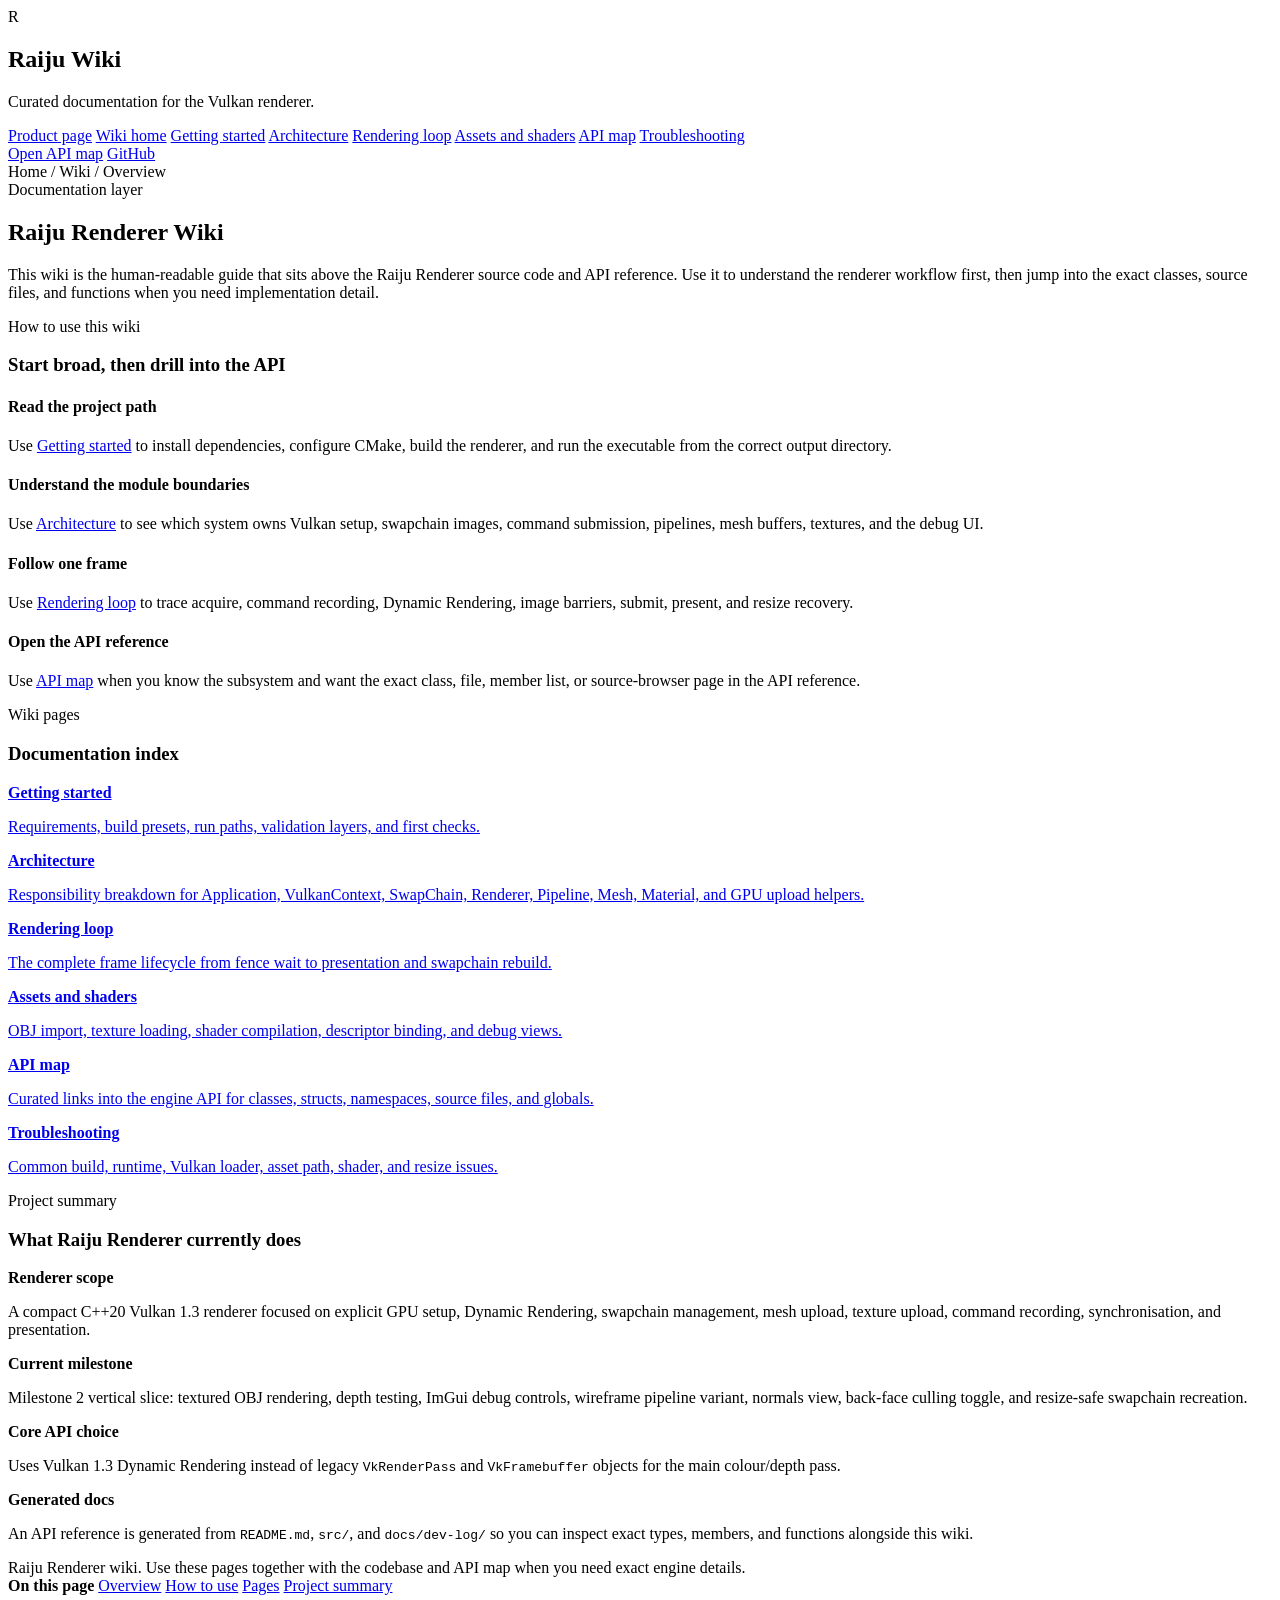
==== commit a34cf9d8: "Updated Wiki For Product page" ====
--- a/index.html
+++ b/index.html
@@ -5,836 +5,240 @@
         <meta name="viewport" content="width=device-width, initial-scale=1" />
         <meta
             name="description"
-            content="Raiju Renderer is an open-source Vulkan 1.3 renderer built in C++20 to make real-time graphics easier to inspect, learn, and extend."
+            content="Raiju Renderer wiki home for users and contributors."
         />
-        <meta name="theme-color" content="#410090" />
-        <title>Raiju Renderer | Vulkan 1.3 Renderer</title>
-
-        <style>
-            :root {
-                --bg: #f6f7fb;
-                --surface: #ffffff;
-                --surface-2: #f1f3f9;
-                --text: #1f2430;
-                --muted: #6b7280;
-                --line: #dfe3ec;
-                --brand: #410090;
-                --brand-soft: rgba(65, 0, 144, 0.09);
-                --brand-mid: rgba(65, 0, 144, 0.18);
-                --code: #242936;
-                --shadow: 0 18px 45px rgba(31, 36, 48, 0.08);
-                --sidebar: 292px;
-                --toc: 250px;
-                --radius: 18px;
-            }
-
-            * {
-                box-sizing: border-box;
-            }
-
-            html {
-                scroll-behavior: smooth;
-            }
-
-            body {
-                margin: 0;
-                font-family:
-                    Inter,
-                    ui-sans-serif,
-                    system-ui,
-                    -apple-system,
-                    BlinkMacSystemFont,
-                    "Segoe UI",
-                    sans-serif;
-                color: var(--text);
-                background: var(--bg);
-                line-height: 1.65;
-            }
-
-            a {
-                color: inherit;
-                text-decoration: none;
-            }
-
-            img {
-                max-width: 100%;
-                display: block;
-            }
-
-            .layout {
-                min-height: 100vh;
-                display: grid;
-                grid-template-columns: var(--sidebar) minmax(0, 1fr) var(--toc);
-            }
-
-            .sidebar {
-                position: sticky;
-                top: 0;
-                height: 100vh;
-                padding: 28px 24px;
-                background: #ffffff;
-                border-right: 1px solid var(--line);
-                display: flex;
-                flex-direction: column;
-                gap: 24px;
-            }
-
-            .profile {
-                display: grid;
-                gap: 14px;
-            }
-
-            .avatar {
-                width: 74px;
-                height: 74px;
-                border-radius: 24px;
-                display: grid;
-                place-items: center;
-                color: white;
-                font-size: 2rem;
-                font-weight: 900;
-                background: linear-gradient(135deg, var(--brand), #6f32c9);
-                box-shadow: 0 16px 34px rgba(65, 0, 144, 0.22);
-            }
-
-            .profile h1 {
-                margin: 0;
-                font-size: 1.45rem;
-                line-height: 1.1;
-                letter-spacing: -0.04em;
-            }
-
-            .profile p {
-                margin: 0;
-                color: var(--muted);
-                font-size: 0.95rem;
-            }
-
-            .nav {
-                display: grid;
-                gap: 6px;
-            }
-
-            .nav a {
-                padding: 10px 12px;
-                border-radius: 12px;
-                color: #4b5563;
-                font-weight: 700;
-                font-size: 0.95rem;
-            }
-
-            .nav a:hover {
-                background: var(--brand-soft);
-                color: var(--brand);
-            }
-
-            .sidebar-footer {
-                margin-top: auto;
-                display: grid;
-                gap: 10px;
-            }
-
-            .button {
-                display: inline-flex;
-                align-items: center;
-                justify-content: center;
-                padding: 12px 14px;
-                border-radius: 12px;
-                font-weight: 800;
-                border: 1px solid var(--line);
-                background: var(--surface);
-                color: var(--brand);
-            }
-
-            .button.primary {
-                background: var(--brand);
-                color: #fff;
-                border-color: var(--brand);
-                box-shadow: 0 14px 32px rgba(65, 0, 144, 0.2);
-            }
-
-            .content {
-                min-width: 0;
-                padding: 28px clamp(24px, 4vw, 56px) 60px;
-            }
-
-            .topbar {
-                position: sticky;
-                top: 0;
-                z-index: 5;
-                display: flex;
-                align-items: center;
-                justify-content: space-between;
-                gap: 18px;
-                min-height: 64px;
-                margin: -28px calc(clamp(24px, 4vw, 56px) * -1) 42px;
-                padding: 0 clamp(24px, 4vw, 56px);
-                background: rgba(246, 247, 251, 0.86);
-                backdrop-filter: blur(18px);
-                border-bottom: 1px solid var(--line);
-            }
-
-            .crumb {
-                color: var(--muted);
-                font-size: 0.92rem;
-                font-weight: 700;
-            }
-
-            .search {
-                width: min(100%, 320px);
-                padding: 10px 14px;
-                border: 1px solid var(--line);
-                border-radius: 999px;
-                background: #fff;
-                color: var(--muted);
-                font-size: 0.92rem;
-            }
-
-            .hero {
-                padding: 12px 0 34px;
-            }
-
-            .eyebrow {
-                display: inline-flex;
-                gap: 9px;
-                align-items: center;
-                padding: 7px 11px;
-                border-radius: 999px;
-                background: var(--brand-soft);
-                color: var(--brand);
-                border: 1px solid var(--brand-mid);
-                font-weight: 800;
-                font-size: 0.88rem;
-            }
-
-            .pulse {
-                width: 8px;
-                height: 8px;
-                border-radius: 99px;
-                background: var(--brand);
-            }
-
-            h2 {
-                margin: 0;
-                font-size: clamp(2.45rem, 6vw, 5.6rem);
-                line-height: 1.02;
-                letter-spacing: -0.07em;
-            }
-
-            h3 {
-                margin: 0 0 10px;
-                font-size: clamp(1.75rem, 3vw, 2.6rem);
-                letter-spacing: -0.055em;
-                line-height: 1.1;
-            }
-
-            h4 {
-                margin: 0 0 8px;
-                font-size: 1.18rem;
-                letter-spacing: -0.035em;
-            }
-
-            .gradient {
-                background: linear-gradient(
-                    135deg,
-                    var(--brand),
-                    #1f2430 58%,
-                    #6f32c9
-                );
-                background-clip: text;
-                -webkit-background-clip: text;
-                color: transparent;
-            }
-
-            .lead {
-                max-width: 760px;
-                margin: 22px 0 28px;
-                color: var(--muted);
-                font-size: 1.15rem;
-            }
-
-            .badges {
-                display: flex;
-                flex-wrap: wrap;
-                gap: 10px;
-                margin: 24px 0 0;
-            }
-
-            .badge {
-                padding: 7px 10px;
-                border: 1px solid var(--line);
-                border-radius: 999px;
-                background: #fff;
-                color: #4b5563;
-                font-weight: 800;
-                font-size: 0.86rem;
-            }
-
-            .post-card {
-                background: var(--surface);
-                border: 1px solid var(--line);
-                border-radius: var(--radius);
-                padding: clamp(22px, 4vw, 34px);
-                box-shadow: var(--shadow);
-                margin-bottom: 22px;
-            }
-
-            .post-meta {
-                color: var(--brand);
-                font-weight: 900;
-                text-transform: uppercase;
-                letter-spacing: 0.11em;
-                font-size: 0.76rem;
-                margin-bottom: 12px;
-            }
-
-            .feature-grid {
-                display: grid;
-                grid-template-columns: repeat(3, 1fr);
-                gap: 16px;
-                margin-top: 22px;
-            }
-
-            .feature {
-                padding: 18px;
-                border: 1px solid var(--line);
-                border-radius: 16px;
-                background: var(--surface-2);
-            }
-
-            .feature strong {
-                display: block;
-                margin-bottom: 6px;
-                color: var(--text);
-            }
-
-            .feature p {
-                margin: 0;
-                color: var(--muted);
-                font-size: 0.94rem;
-            }
-
-            .screens {
-                display: grid;
-                grid-template-columns: 1fr 1fr;
-                gap: 18px;
-                margin-top: 20px;
-            }
-
-            .screen {
-                overflow: hidden;
-                border: 1px solid var(--line);
-                border-radius: 16px;
-                background: var(--surface-2);
-            }
-
-            .screen img {
-                width: 100%;
-                aspect-ratio: 16 / 10;
-                object-fit: cover;
-                border-bottom: 1px solid var(--line);
-                background: #fff;
-            }
-
-            .screen div {
-                padding: 16px;
-            }
-
-            .screen p {
-                color: var(--muted);
-                margin: 0;
-                font-size: 0.94rem;
-            }
-
-            .timeline {
-                display: grid;
-                gap: 12px;
-                margin-top: 20px;
-            }
-
-            .timeline-item {
-                display: grid;
-                grid-template-columns: 120px 1fr;
-                gap: 16px;
-                padding: 16px;
-                border: 1px solid var(--line);
-                border-radius: 16px;
-                background: var(--surface-2);
-            }
-
-            .label {
-                width: max-content;
-                height: max-content;
-                padding: 6px 9px;
-                border-radius: 999px;
-                color: var(--brand);
-                background: var(--brand-soft);
-                border: 1px solid var(--brand-mid);
-                font-size: 0.82rem;
-                font-weight: 900;
-            }
-
-            .code {
-                background: var(--code);
-                color: #eef2ff;
-                border-radius: 16px;
-                padding: 18px;
-                overflow-x: auto;
-                font-family:
-                    "SFMono-Regular", Consolas, "Liberation Mono", monospace;
-                font-size: 0.92rem;
-                line-height: 1.55;
-            }
-
-            .toc {
-                position: sticky;
-                top: 0;
-                height: 100vh;
-                padding: 96px 22px 28px;
-                border-left: 1px solid var(--line);
-                color: var(--muted);
-            }
-
-            .toc strong {
-                display: block;
-                color: var(--text);
-                margin-bottom: 14px;
-                font-size: 0.95rem;
-            }
-
-            .toc a {
-                display: block;
-                padding: 6px 0;
-                font-size: 0.9rem;
-            }
-
-            .toc a:hover {
-                color: var(--brand);
-            }
-
-            footer {
-                color: var(--muted);
-                font-size: 0.92rem;
-                padding-top: 18px;
-            }
-
-            @media (max-width: 1120px) {
-                .layout {
-                    grid-template-columns: var(--sidebar) minmax(0, 1fr);
-                }
-                .toc {
-                    display: none;
-                }
-            }
-
-            @media (max-width: 820px) {
-                .layout {
-                    display: block;
-                }
-                .sidebar {
-                    position: relative;
-                    height: auto;
-                    border-right: 0;
-                    border-bottom: 1px solid var(--line);
-                }
-                .nav {
-                    grid-template-columns: repeat(2, 1fr);
-                }
-                .content {
-                    padding: 24px 18px 50px;
-                }
-                .topbar {
-                    margin: -24px -18px 32px;
-                    padding: 0 18px;
-                }
-                .search {
-                    display: none;
-                }
-                .feature-grid,
-                .screens {
-                    grid-template-columns: 1fr;
-                }
-                .timeline-item {
-                    grid-template-columns: 1fr;
-                }
-            }
-        </style>
+        <title>Raiju Renderer Wiki</title>
+        <link rel="stylesheet" href="wiki.css" />
     </head>
-
     <body>
         <div class="layout">
             <aside class="sidebar">
                 <div class="profile">
                     <div class="avatar">R</div>
                     <div>
-                        <h1>Raiju Renderer</h1>
-                        <p>Open-source Vulkan 1.3 renderer built in C++20.</p>
+                        <h1>Raiju Wiki</h1>
+                        <p>Curated documentation for the Vulkan renderer.</p>
                     </div>
                 </div>
-
                 <nav class="nav">
-                    <a href="#overview">Overview</a>
-                    <a href="#screenshots">Screenshots</a>
-                    <a href="#features">Features</a>
-                    <a href="#build">Build</a>
-                    <a href="#architecture">Architecture</a>
-                    <a href="#documentation">Documentation</a>
-                    <a href="#roadmap">Roadmap</a>
-
-                    <!-- Direct links into wiki HTML pages -->
-                    <a href="docs/wiki/index.html">Wiki home</a>
-                    <a href="docs/wiki/getting-started.html"
-                        >Wiki: Getting started</a
-                    >
-                    <a href="docs/wiki/architecture.html">Wiki: Architecture</a>
-                    <a href="docs/wiki/rendering-loop.html"
-                        >Wiki: Rendering loop</a
-                    >
-                    <a href="docs/wiki/assets-shaders.html"
-                        >Wiki: Assets &amp; shaders</a
-                    >
-                    <a href="docs/wiki/api-map.html">Wiki: API map</a>
-                    <a href="docs/wiki/troubleshooting.html"
-                        >Wiki: Troubleshooting</a
-                    >
+                    <a href="../../index.html">Product page</a>
+                    <a href="index.html" aria-current="page">Wiki home</a>
+                    <a href="getting-started.html">Getting started</a>
+                    <a href="architecture.html">Architecture</a>
+                    <a href="rendering-loop.html">Rendering loop</a>
+                    <a href="assets-shaders.html">Assets and shaders</a>
+                    <a href="api-map.html">API map</a>
+                    <a href="troubleshooting.html">Troubleshooting</a>
                 </nav>
-
                 <div class="sidebar-footer">
-                    <a class="button primary" href="docs/wiki/index.html"
-                        >Read the Wiki</a
-                    >
-                    <a class="button" href="docs/doxygen/html/index.html"
-                        >API Reference</a
+                    <a class="button primary" href="api-map.html"
+                        >Open API map</a
                     >
                     <a
                         class="button"
                         href="https://github.com/Raiju-Deeq/FYP-Vulkan-Renderer"
                         target="_blank"
                         rel="noreferrer"
-                        >View on GitHub</a
-                    >
-                    <a
-                        class="button"
-                        href="https://github.com/Raiju-Deeq/FYP-Vulkan-Renderer/issues"
-                        target="_blank"
-                        rel="noreferrer"
-                        >Suggest an idea</a
+                        >GitHub</a
                     >
                 </div>
             </aside>
 
             <main class="content">
                 <div class="topbar">
-                    <div class="crumb">Home / Raiju Renderer / Vulkan 1.3</div>
-                    <div class="search">Search documentation...</div>
+                    <div class="crumb">Home / Wiki / Overview</div>
                 </div>
 
                 <section class="hero" id="overview">
-                    <span class="eyebrow"
-                        ><span class="pulse"></span>Prototype / Final Year
-                        Project</span
-                    >
-                    <h2>
-                        <span class="gradient"
-                            >Real-time graphics made visible.</span
-                        >
-                    </h2>
+                    <span class="eyebrow">Documentation layer</span>
+                    <h2>Raiju Renderer Wiki</h2>
                     <p class="lead">
-                        Raiju Renderer is a focused Vulkan renderer designed to
-                        show the normally hidden work behind real-time graphics.
-                        It turns model data, texture data, synchronisation
-                        rules, command buffers, and GPU resources into something
-                        that can be inspected, explained, and extended.
+                        This wiki is the human-readable guide that sits above
+                        the Raiju Renderer source code and API reference. Use it
+                        to understand the renderer workflow first, then jump
+                        into the exact classes, source files, and functions when
+                        you need implementation detail.
                     </p>
-                    <div class="badges">
-                        <span class="badge">Vulkan 1.3</span>
-                        <span class="badge">C++20</span>
-                        <span class="badge">Dynamic Rendering</span>
-                        <span class="badge">Linux + Windows</span>
-                        <span class="badge">Open Source</span>
-                    </div>
                 </section>
 
-                <article class="post-card" id="screenshots">
-                    <div class="post-meta">Prototype evidence</div>
-                    <h3>Current renderer output</h3>
-                    <p class="lead">
-                        The renderer is being built in milestones. These
-                        screenshots show the jump from the first Vulkan baseline
-                        to the current textured OBJ vertical slice.
-                    </p>
-
-                    <div class="screens">
-                        <div class="screen">
-                            <img
-                                src="docs/prototype-evidence/M1-triangle.png"
-                                alt="Milestone 1 Vulkan triangle"
-                            />
-                            <div>
-                                <h4>Milestone 1: Vulkan baseline</h4>
-                                <p>
-                                    Window creation, swapchain setup, graphics
-                                    pipeline, command recording, and
-                                    presentation.
-                                </p>
-                            </div>
-                        </div>
-
-                        <div class="screen">
-                            <img
-                                src="docs/prototype-evidence/M2-textured-obj.png"
-                                alt="Milestone 2 textured OBJ scene"
-                            />
-                            <div>
-                                <h4>Milestone 2: Textured model</h4>
-                                <p>
-                                    OBJ loading, texture upload, descriptor
-                                    binding, depth testing, debug UI, and
-                                    visible model output.
+                <article class="card" id="how-to-use">
+                    <div class="meta">How to use this wiki</div>
+                    <h3>Start broad, then drill into the API</h3>
+                    <div class="steps">
+                        <div class="step">
+                            <div>
+                                <h4>Read the project path</h4>
+                                <p>
+                                    Use
+                                    <a
+                                        class="inline-link"
+                                        href="getting-started.html"
+                                        >Getting started</a
+                                    >
+                                    to install dependencies, configure CMake,
+                                    build the renderer, and run the executable
+                                    from the correct output directory.
+                                </p>
+                            </div>
+                        </div>
+                        <div class="step">
+                            <div>
+                                <h4>Understand the module boundaries</h4>
+                                <p>
+                                    Use
+                                    <a
+                                        class="inline-link"
+                                        href="architecture.html"
+                                        >Architecture</a
+                                    >
+                                    to see which system owns Vulkan setup,
+                                    swapchain images, command submission,
+                                    pipelines, mesh buffers, textures, and the
+                                    debug UI.
+                                </p>
+                            </div>
+                        </div>
+                        <div class="step">
+                            <div>
+                                <h4>Follow one frame</h4>
+                                <p>
+                                    Use
+                                    <a
+                                        class="inline-link"
+                                        href="rendering-loop.html"
+                                        >Rendering loop</a
+                                    >
+                                    to trace acquire, command recording, Dynamic
+                                    Rendering, image barriers, submit, present,
+                                    and resize recovery.
+                                </p>
+                            </div>
+                        </div>
+                        <div class="step">
+                            <div>
+                                <h4>Open the API reference</h4>
+                                <p>
+                                    Use
+                                    <a class="inline-link" href="api-map.html"
+                                        >API map</a
+                                    >
+                                    when you know the subsystem and want the
+                                    exact class, file, member list, or
+                                    source-browser page in the API reference.
                                 </p>
                             </div>
                         </div>
                     </div>
                 </article>
 
-                <article class="post-card" id="features">
-                    <div class="post-meta">Supported features</div>
-                    <h3>Small enough to understand. Real enough to matter.</h3>
-
-                    <div class="feature-grid">
-                        <div class="feature">
-                            <strong>Dynamic Rendering</strong>
-                            <p>
-                                No legacy render pass or framebuffer path for
-                                the main colour/depth pass.
-                            </p>
-                        </div>
-                        <div class="feature">
-                            <strong>Textured OBJ path</strong>
-                            <p>
-                                Loads an OBJ mesh, uploads vertex/index buffers,
-                                loads a texture, and draws indexed geometry.
-                            </p>
-                        </div>
-                        <div class="feature">
-                            <strong>Debug UI</strong>
-                            <p>
-                                Shows frame timing and supports wireframe,
-                                culling, and normals visualisation.
-                            </p>
-                        </div>
-                        <div class="feature">
-                            <strong>Explicit sync</strong>
-                            <p>
-                                Uses fences, semaphores, and image barriers to
-                                keep the frame lifecycle explainable.
-                            </p>
-                        </div>
-                        <div class="feature">
-                            <strong>Resize recovery</strong>
-                            <p>
-                                Rebuilds swapchain-dependent resources when the
-                                window changes size.
-                            </p>
-                        </div>
-                        <div class="feature">
-                            <strong>Research direction</strong>
-                            <p>
-                                Acts as a foundation for future PBR, scene
-                                loading, and Gaussian splatting work.
-                            </p>
-                        </div>
+                <article class="card" id="pages">
+                    <div class="meta">Wiki pages</div>
+                    <h3>Documentation index</h3>
+                    <div class="grid three">
+                        <a class="tile" href="getting-started.html">
+                            <strong>Getting started</strong>
+                            <p>
+                                Requirements, build presets, run paths,
+                                validation layers, and first checks.
+                            </p>
+                        </a>
+                        <a class="tile" href="architecture.html">
+                            <strong>Architecture</strong>
+                            <p>
+                                Responsibility breakdown for Application,
+                                VulkanContext, SwapChain, Renderer, Pipeline,
+                                Mesh, Material, and GPU upload helpers.
+                            </p>
+                        </a>
+                        <a class="tile" href="rendering-loop.html">
+                            <strong>Rendering loop</strong>
+                            <p>
+                                The complete frame lifecycle from fence wait to
+                                presentation and swapchain rebuild.
+                            </p>
+                        </a>
+                        <a class="tile" href="assets-shaders.html">
+                            <strong>Assets and shaders</strong>
+                            <p>
+                                OBJ import, texture loading, shader compilation,
+                                descriptor binding, and debug views.
+                            </p>
+                        </a>
+                        <a class="tile" href="api-map.html">
+                            <strong>API map</strong>
+                            <p>
+                                Curated links into the engine API for classes,
+                                structs, namespaces, source files, and globals.
+                            </p>
+                        </a>
+                        <a class="tile" href="troubleshooting.html">
+                            <strong>Troubleshooting</strong>
+                            <p>
+                                Common build, runtime, Vulkan loader, asset
+                                path, shader, and resize issues.
+                            </p>
+                        </a>
                     </div>
                 </article>
 
-                <article class="post-card" id="build">
-                    <div class="post-meta">Getting started</div>
-                    <h3>Build and run</h3>
-                    <p>
-                        Requirements: Vulkan 1.3 capable GPU, C++20 compiler,
-                        CMake 3.25+, Vulkan SDK, and vcpkg.
-                    </p>
-
-                    <pre class="code">
-git clone https://github.com/Raiju-Deeq/FYP-Vulkan-Renderer.git
-cd FYP-Vulkan-Renderer
-
-cmake --preset linux-debug
-cmake --build --preset linux-debug
-./build/linux-debug/vulkan-renderer</pre
-                    >
+                <article class="card" id="project-summary">
+                    <div class="meta">Project summary</div>
+                    <h3>What Raiju Renderer currently does</h3>
+                    <div class="grid">
+                        <div class="tile">
+                            <strong>Renderer scope</strong>
+                            <p>
+                                A compact C++20 Vulkan 1.3 renderer focused on
+                                explicit GPU setup, Dynamic Rendering, swapchain
+                                management, mesh upload, texture upload, command
+                                recording, synchronisation, and presentation.
+                            </p>
+                        </div>
+                        <div class="tile">
+                            <strong>Current milestone</strong>
+                            <p>
+                                Milestone 2 vertical slice: textured OBJ
+                                rendering, depth testing, ImGui debug controls,
+                                wireframe pipeline variant, normals view,
+                                back-face culling toggle, and resize-safe
+                                swapchain recreation.
+                            </p>
+                        </div>
+                        <div class="tile">
+                            <strong>Core API choice</strong>
+                            <p>
+                                Uses Vulkan 1.3 Dynamic Rendering instead of
+                                legacy <code>VkRenderPass</code> and
+                                <code>VkFramebuffer</code> objects for the main
+                                colour/depth pass.
+                            </p>
+                        </div>
+                        <div class="tile">
+                            <strong>Generated docs</strong>
+                            <p>
+                                An API reference is generated from
+                                <code>README.md</code>, <code>src/</code>, and
+                                <code>docs/dev-log/</code> so you can inspect
+                                exact types, members, and functions alongside
+                                this wiki.
+                            </p>
+                        </div>
+                    </div>
                 </article>
 
-                <article class="post-card" id="architecture">
-                    <div class="post-meta">Architecture</div>
-                    <h3>Core systems</h3>
-                    <div class="feature-grid">
-                        <div class="feature">
-                            <strong>Application</strong>
-                            <p>
-                                Coordinates startup, render loop, UI, asset
-                                selection, resize recovery, and teardown.
-                            </p>
-                        </div>
-                        <div class="feature">
-                            <strong>VulkanContext</strong>
-                            <p>
-                                Owns instance, device, queue, surface, debug
-                                messenger, and allocator.
-                            </p>
-                        </div>
-                        <div class="feature">
-                            <strong>SwapChain</strong>
-                            <p>
-                                Owns swapchain images, colour views, depth
-                                resources, and rebuild logic.
-                            </p>
-                        </div>
-                        <div class="feature">
-                            <strong>Renderer</strong>
-                            <p>
-                                Owns command buffers, fences, semaphores, frame
-                                submission, and ImGui rendering.
-                            </p>
-                        </div>
-                        <div class="feature">
-                            <strong>Mesh</strong>
-                            <p>
-                                Loads OBJ geometry and uploads GPU vertex/index
-                                buffers.
-                            </p>
-                        </div>
-                        <div class="feature">
-                            <strong>Material</strong>
-                            <p>
-                                Loads textures and creates image, sampler,
-                                descriptor pool, and descriptor set.
-                            </p>
-                        </div>
-                    </div>
-                </article>
-
-                <article class="post-card" id="documentation">
-                    <div class="post-meta">Documentation</div>
-                    <h3>Wiki and API reference</h3>
-                    <p class="lead">
-                        The documentation is split into a readable wiki for end
-                        users and generated Doxygen pages for exact API details.
-                        Start with the wiki to understand the renderer, then
-                        jump into class and source pages when you need
-                        implementation-level detail.
-                    </p>
-                    <div class="feature-grid">
-                        <a class="feature" href="docs/wiki/getting-started.html"
-                            ><strong>Getting started</strong>
-                            <p>
-                                Requirements, CMake presets, build commands, run
-                                paths, validation layers, and first runtime
-                                checks.
-                            </p></a
-                        >
-                        <a class="feature" href="docs/wiki/architecture.html"
-                            ><strong>Architecture</strong>
-                            <p>
-                                Responsibilities and ownership for Application,
-                                VulkanContext, SwapChain, Renderer, Pipeline,
-                                Mesh, Material, and upload helpers.
-                            </p></a
-                        >
-                        <a class="feature" href="docs/wiki/rendering-loop.html"
-                            ><strong>Rendering loop</strong>
-                            <p>
-                                A frame-by-frame breakdown of acquire, barriers,
-                                Dynamic Rendering, draw calls, submit, present,
-                                and resize recovery.
-                            </p></a
-                        >
-                        <a class="feature" href="docs/wiki/assets-shaders.html"
-                            ><strong>Assets and shaders</strong>
-                            <p>
-                                OBJ loading, texture upload, descriptor binding,
-                                shader compilation, push constants, and debug
-                                view modes.
-                            </p></a
-                        >
-                        <a class="feature" href="docs/wiki/api-map.html"
-                            ><strong>API map</strong>
-                            <p>
-                                Curated entry points into Doxygen classes,
-                                structs, source files, member indexes, globals,
-                                and namespaces.
-                            </p></a
-                        >
-                        <a class="feature" href="docs/wiki/troubleshooting.html"
-                            ><strong>Troubleshooting</strong>
-                            <p>
-                                Common build, runtime, shader, asset, Vulkan
-                                loader, and rendering issues with likely fixes.
-                            </p></a
-                        >
-                    </div>
-                </article>
-
-                <article class="post-card" id="roadmap">
-                    <div class="post-meta">Roadmap</div>
-                    <h3>Where the renderer goes next</h3>
-                    <div class="timeline">
-                        <div class="timeline-item">
-                            <span class="label">Current</span>
-                            <div>
-                                <h4>Milestone 2 vertical slice</h4>
-                                <p>
-                                    Textured OBJ rendering, Dynamic Rendering,
-                                    depth, ImGui debug controls, and resize-safe
-                                    swapchain handling.
-                                </p>
-                            </div>
-                        </div>
-                        <div class="timeline-item">
-                            <span class="label">Next</span>
-                            <div>
-                                <h4>Polish and documentation</h4>
-                                <p>
-                                    More screenshots, RenderDoc captures, build
-                                    troubleshooting, and clearer public
-                                    documentation.
-                                </p>
-                            </div>
-                        </div>
-                        <div class="timeline-item">
-                            <span class="label">Future</span>
-                            <div>
-                                <h4>Advanced rendering</h4>
-                                <p>
-                                    Mipmaps, PBR, scene loading, shadow mapping,
-                                    and Gaussian splat experiments.
-                                </p>
-                            </div>
-                        </div>
-                    </div>
-                </article>
-
                 <footer>
-                    &copy; <span id="year"></span> Raiju Renderer. Built as an
-                    open-source Vulkan renderer and learning resource.
+                    Raiju Renderer wiki. Use these pages together with the
+                    codebase and API map when you need exact engine details.
                 </footer>
             </main>
 
             <aside class="toc">
                 <strong>On this page</strong>
                 <a href="#overview">Overview</a>
-                <a href="#screenshots">Screenshots</a>
-                <a href="#features">Features</a>
-                <a href="#build">Build</a>
-                <a href="#architecture">Architecture</a>
-                <a href="#documentation">Documentation</a>
-                <a href="#roadmap">Roadmap</a>
+                <a href="#how-to-use">How to use</a>
+                <a href="#pages">Pages</a>
+                <a href="#project-summary">Project summary</a>
             </aside>
         </div>
-
-        <script>
-            document.getElementById("year").textContent =
-                new Date().getFullYear();
-        </script>
     </body>
 </html>
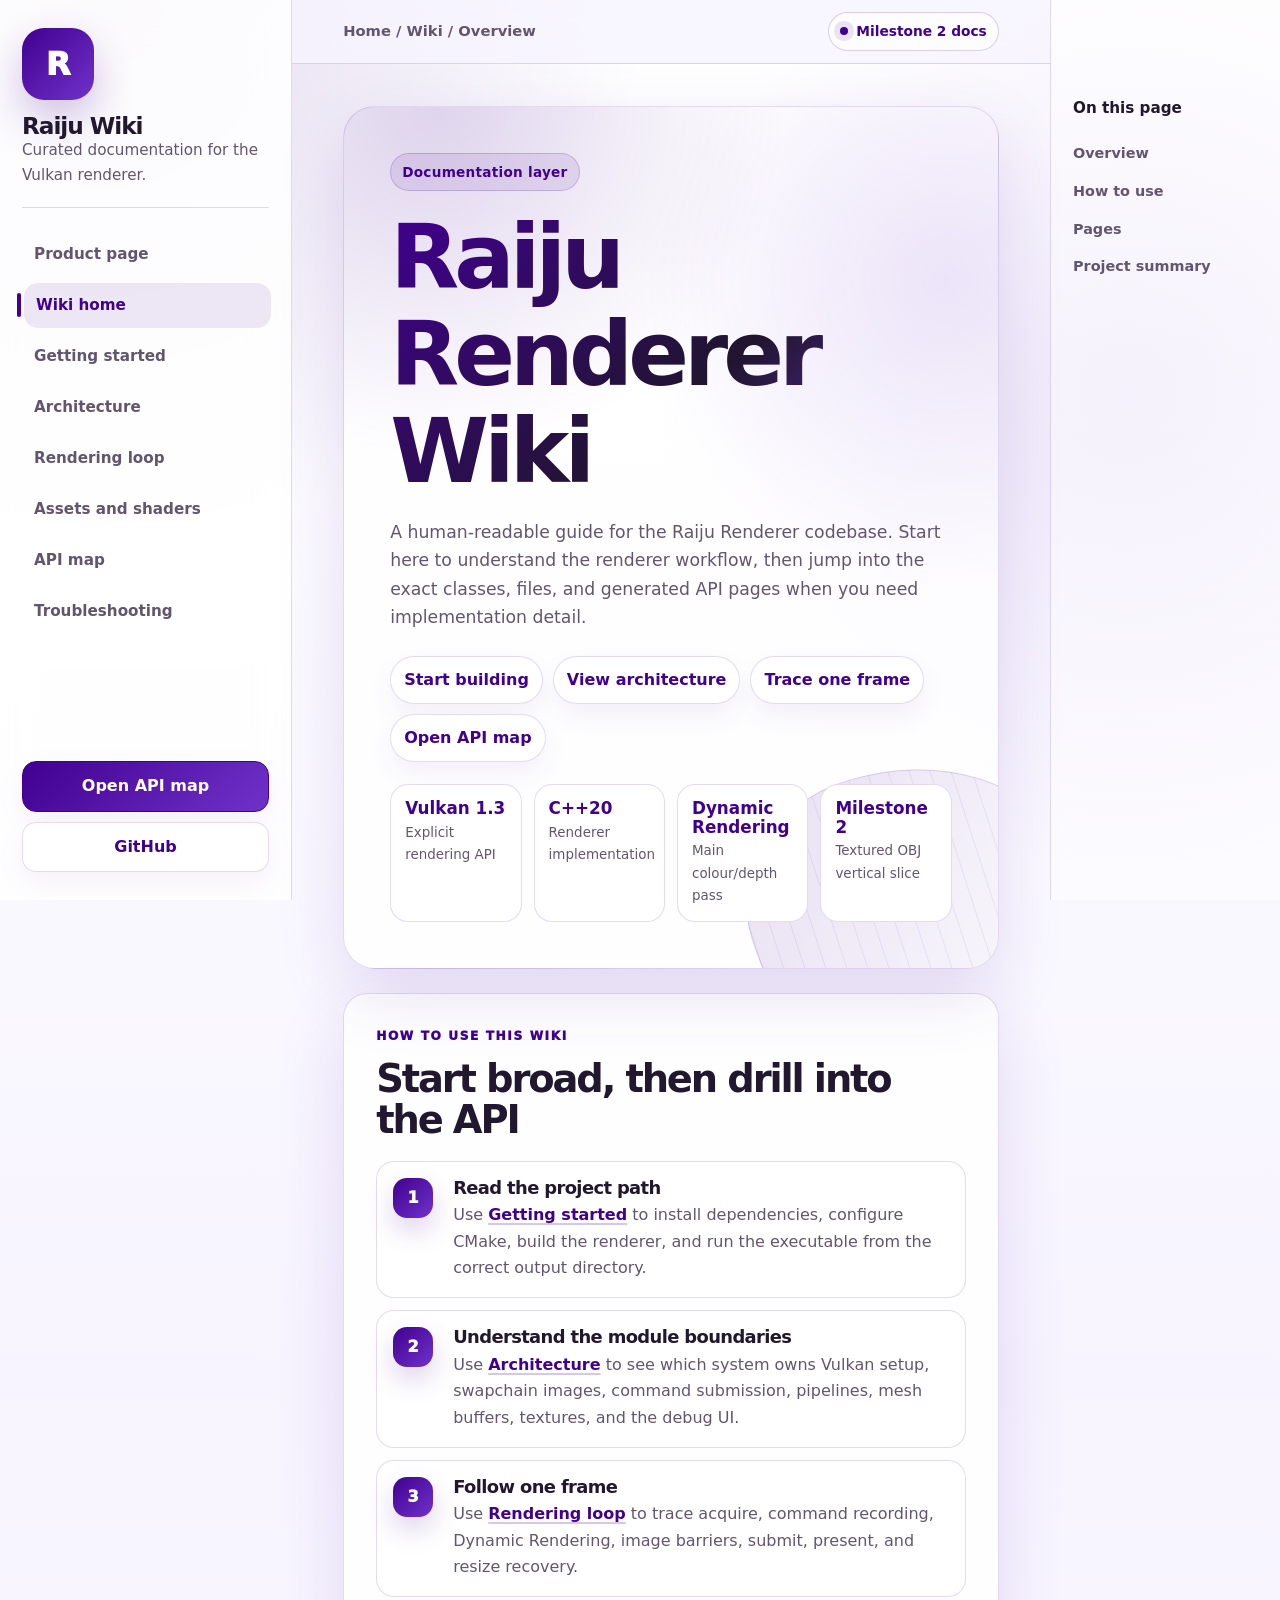
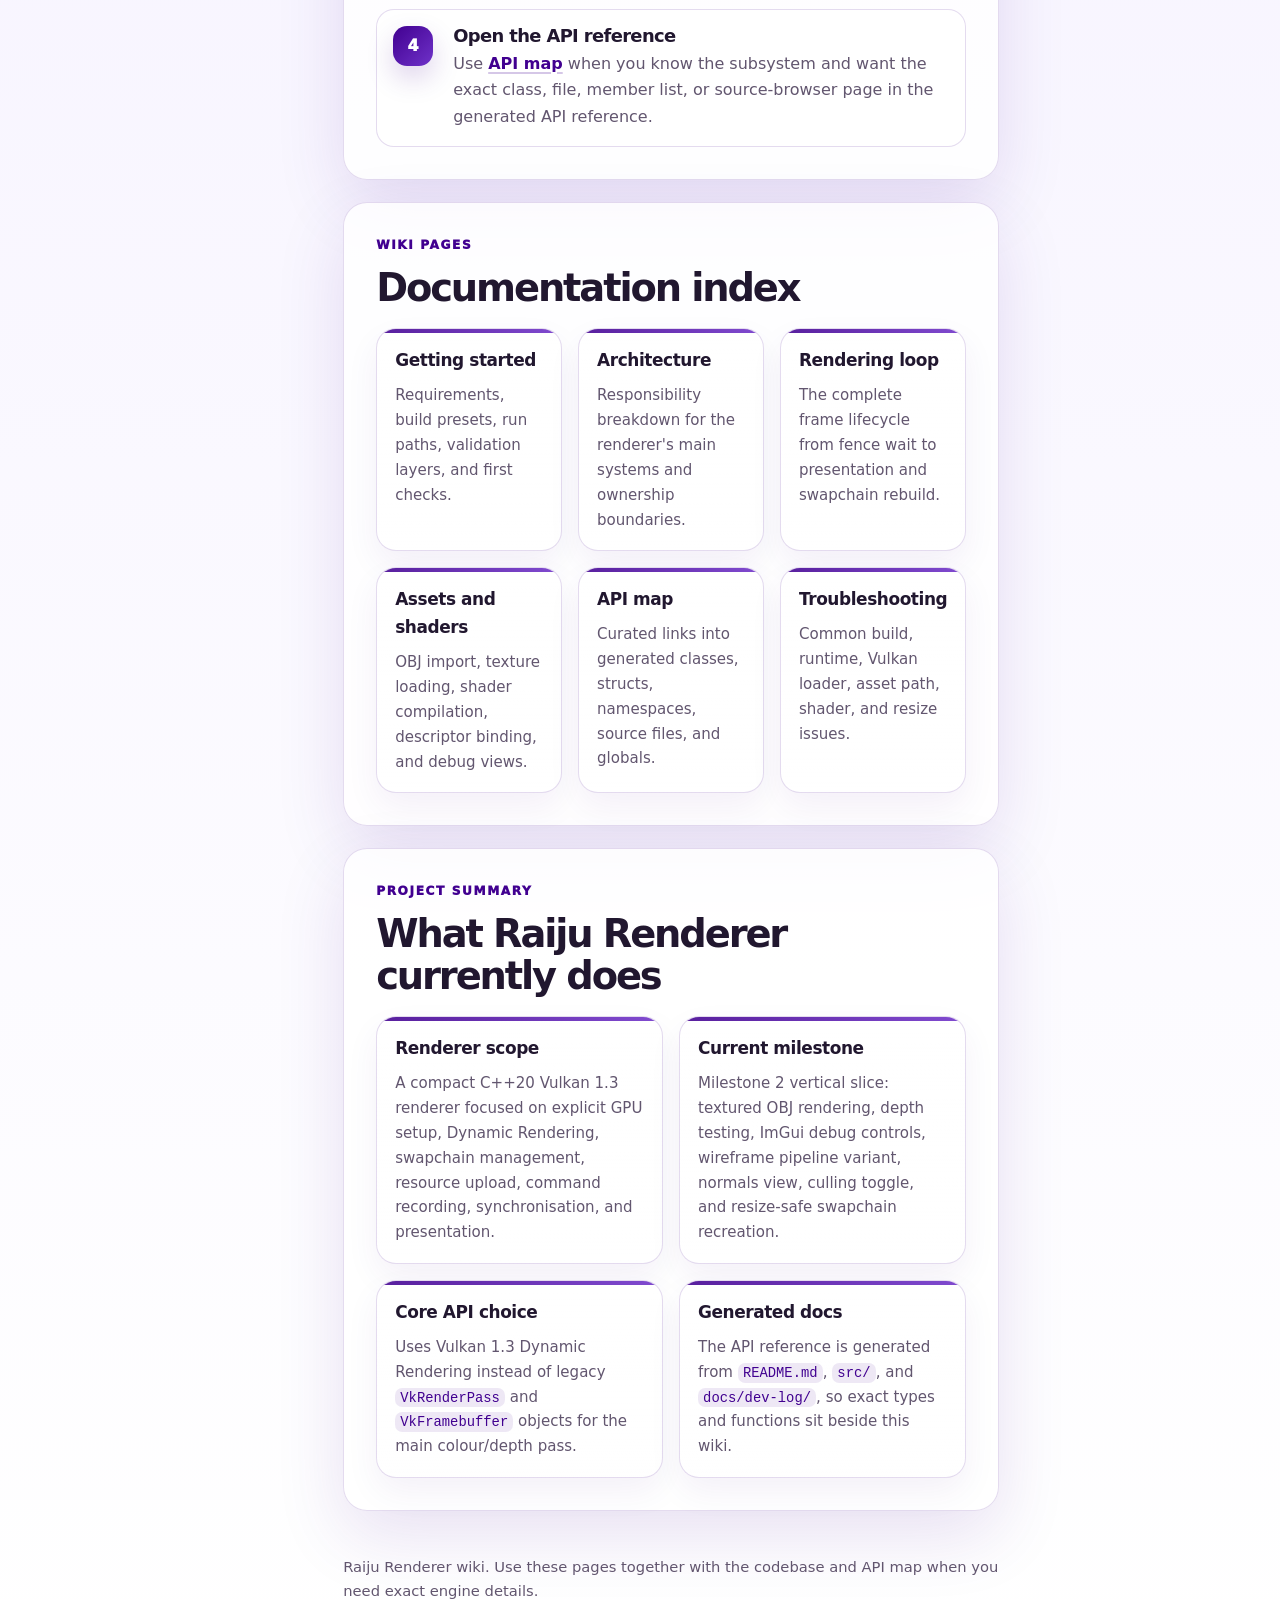
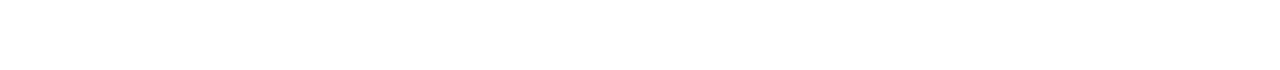
==== commit 390cad4d: "Update" ====
--- a/index.html
+++ b/index.html
@@ -1,244 +1,748 @@
 <!doctype html>
 <html lang="en">
-    <head>
-        <meta charset="utf-8" />
-        <meta name="viewport" content="width=device-width, initial-scale=1" />
-        <meta
-            name="description"
-            content="Raiju Renderer wiki home for users and contributors."
-        />
-        <title>Raiju Renderer Wiki</title>
-        <link rel="stylesheet" href="wiki.css" />
-    </head>
-    <body>
-        <div class="layout">
-            <aside class="sidebar">
-                <div class="profile">
-                    <div class="avatar">R</div>
-                    <div>
-                        <h1>Raiju Wiki</h1>
-                        <p>Curated documentation for the Vulkan renderer.</p>
-                    </div>
-                </div>
-                <nav class="nav">
-                    <a href="../../index.html">Product page</a>
-                    <a href="index.html" aria-current="page">Wiki home</a>
-                    <a href="getting-started.html">Getting started</a>
-                    <a href="architecture.html">Architecture</a>
-                    <a href="rendering-loop.html">Rendering loop</a>
-                    <a href="assets-shaders.html">Assets and shaders</a>
-                    <a href="api-map.html">API map</a>
-                    <a href="troubleshooting.html">Troubleshooting</a>
-                </nav>
-                <div class="sidebar-footer">
-                    <a class="button primary" href="api-map.html"
-                        >Open API map</a
-                    >
-                    <a
-                        class="button"
-                        href="https://github.com/Raiju-Deeq/FYP-Vulkan-Renderer"
-                        target="_blank"
-                        rel="noreferrer"
-                        >GitHub</a
-                    >
-                </div>
-            </aside>
-
-            <main class="content">
-                <div class="topbar">
-                    <div class="crumb">Home / Wiki / Overview</div>
-                </div>
-
-                <section class="hero" id="overview">
-                    <span class="eyebrow">Documentation layer</span>
-                    <h2>Raiju Renderer Wiki</h2>
-                    <p class="lead">
-                        This wiki is the human-readable guide that sits above
-                        the Raiju Renderer source code and API reference. Use it
-                        to understand the renderer workflow first, then jump
-                        into the exact classes, source files, and functions when
-                        you need implementation detail.
-                    </p>
-                </section>
-
-                <article class="card" id="how-to-use">
-                    <div class="meta">How to use this wiki</div>
-                    <h3>Start broad, then drill into the API</h3>
-                    <div class="steps">
-                        <div class="step">
-                            <div>
-                                <h4>Read the project path</h4>
-                                <p>
-                                    Use
-                                    <a
-                                        class="inline-link"
-                                        href="getting-started.html"
-                                        >Getting started</a
-                                    >
-                                    to install dependencies, configure CMake,
-                                    build the renderer, and run the executable
-                                    from the correct output directory.
-                                </p>
-                            </div>
-                        </div>
-                        <div class="step">
-                            <div>
-                                <h4>Understand the module boundaries</h4>
-                                <p>
-                                    Use
-                                    <a
-                                        class="inline-link"
-                                        href="architecture.html"
-                                        >Architecture</a
-                                    >
-                                    to see which system owns Vulkan setup,
-                                    swapchain images, command submission,
-                                    pipelines, mesh buffers, textures, and the
-                                    debug UI.
-                                </p>
-                            </div>
-                        </div>
-                        <div class="step">
-                            <div>
-                                <h4>Follow one frame</h4>
-                                <p>
-                                    Use
-                                    <a
-                                        class="inline-link"
-                                        href="rendering-loop.html"
-                                        >Rendering loop</a
-                                    >
-                                    to trace acquire, command recording, Dynamic
-                                    Rendering, image barriers, submit, present,
-                                    and resize recovery.
-                                </p>
-                            </div>
-                        </div>
-                        <div class="step">
-                            <div>
-                                <h4>Open the API reference</h4>
-                                <p>
-                                    Use
-                                    <a class="inline-link" href="api-map.html"
-                                        >API map</a
-                                    >
-                                    when you know the subsystem and want the
-                                    exact class, file, member list, or
-                                    source-browser page in the API reference.
-                                </p>
-                            </div>
-                        </div>
-                    </div>
-                </article>
-
-                <article class="card" id="pages">
-                    <div class="meta">Wiki pages</div>
-                    <h3>Documentation index</h3>
-                    <div class="grid three">
-                        <a class="tile" href="getting-started.html">
-                            <strong>Getting started</strong>
-                            <p>
-                                Requirements, build presets, run paths,
-                                validation layers, and first checks.
-                            </p>
-                        </a>
-                        <a class="tile" href="architecture.html">
-                            <strong>Architecture</strong>
-                            <p>
-                                Responsibility breakdown for Application,
-                                VulkanContext, SwapChain, Renderer, Pipeline,
-                                Mesh, Material, and GPU upload helpers.
-                            </p>
-                        </a>
-                        <a class="tile" href="rendering-loop.html">
-                            <strong>Rendering loop</strong>
-                            <p>
-                                The complete frame lifecycle from fence wait to
-                                presentation and swapchain rebuild.
-                            </p>
-                        </a>
-                        <a class="tile" href="assets-shaders.html">
-                            <strong>Assets and shaders</strong>
-                            <p>
-                                OBJ import, texture loading, shader compilation,
-                                descriptor binding, and debug views.
-                            </p>
-                        </a>
-                        <a class="tile" href="api-map.html">
-                            <strong>API map</strong>
-                            <p>
-                                Curated links into the engine API for classes,
-                                structs, namespaces, source files, and globals.
-                            </p>
-                        </a>
-                        <a class="tile" href="troubleshooting.html">
-                            <strong>Troubleshooting</strong>
-                            <p>
-                                Common build, runtime, Vulkan loader, asset
-                                path, shader, and resize issues.
-                            </p>
-                        </a>
-                    </div>
-                </article>
-
-                <article class="card" id="project-summary">
-                    <div class="meta">Project summary</div>
-                    <h3>What Raiju Renderer currently does</h3>
-                    <div class="grid">
-                        <div class="tile">
-                            <strong>Renderer scope</strong>
-                            <p>
-                                A compact C++20 Vulkan 1.3 renderer focused on
-                                explicit GPU setup, Dynamic Rendering, swapchain
-                                management, mesh upload, texture upload, command
-                                recording, synchronisation, and presentation.
-                            </p>
-                        </div>
-                        <div class="tile">
-                            <strong>Current milestone</strong>
-                            <p>
-                                Milestone 2 vertical slice: textured OBJ
-                                rendering, depth testing, ImGui debug controls,
-                                wireframe pipeline variant, normals view,
-                                back-face culling toggle, and resize-safe
-                                swapchain recreation.
-                            </p>
-                        </div>
-                        <div class="tile">
-                            <strong>Core API choice</strong>
-                            <p>
-                                Uses Vulkan 1.3 Dynamic Rendering instead of
-                                legacy <code>VkRenderPass</code> and
-                                <code>VkFramebuffer</code> objects for the main
-                                colour/depth pass.
-                            </p>
-                        </div>
-                        <div class="tile">
-                            <strong>Generated docs</strong>
-                            <p>
-                                An API reference is generated from
-                                <code>README.md</code>, <code>src/</code>, and
-                                <code>docs/dev-log/</code> so you can inspect
-                                exact types, members, and functions alongside
-                                this wiki.
-                            </p>
-                        </div>
-                    </div>
-                </article>
-
-                <footer>
-                    Raiju Renderer wiki. Use these pages together with the
-                    codebase and API map when you need exact engine details.
-                </footer>
-            </main>
-
-            <aside class="toc">
-                <strong>On this page</strong>
-                <a href="#overview">Overview</a>
-                <a href="#how-to-use">How to use</a>
-                <a href="#pages">Pages</a>
-                <a href="#project-summary">Project summary</a>
-            </aside>
+<head>
+  <meta charset="utf-8" />
+  <meta name="viewport" content="width=device-width, initial-scale=1" />
+  <meta name="description" content="Raiju Renderer wiki home for users and contributors." />
+  <meta name="theme-color" content="#410090" />
+  <title>Raiju Renderer Wiki</title>
+
+  <style>
+    :root {
+      --brand: #410090;
+      --brand-2: #6f32c9;
+      --brand-soft: rgba(65, 0, 144, 0.09);
+      --brand-mid: rgba(65, 0, 144, 0.18);
+      --bg: #f7f4ff;
+      --surface: rgba(255, 255, 255, 0.82);
+      --surface-strong: #ffffff;
+      --text: #21172f;
+      --muted: #62566f;
+      --line: rgba(65, 0, 144, 0.14);
+      --shadow: 0 24px 70px rgba(65, 0, 144, 0.12);
+      --radius: 24px;
+      --sidebar: 292px;
+      --toc: 230px;
+      --max-content: 1040px;
+    }
+
+    * { box-sizing: border-box; }
+    html { scroll-behavior: smooth; }
+
+    body {
+      margin: 0;
+      font-family: Inter, ui-sans-serif, system-ui, -apple-system, BlinkMacSystemFont, "Segoe UI", sans-serif;
+      color: var(--text);
+      line-height: 1.65;
+      background:
+        radial-gradient(circle at 8% 0%, rgba(65, 0, 144, 0.15), transparent 34rem),
+        radial-gradient(circle at 88% 12%, rgba(111, 50, 201, 0.10), transparent 30rem),
+        linear-gradient(180deg, #ffffff 0%, var(--bg) 42%, #ffffff 100%);
+    }
+
+    a { color: inherit; text-decoration: none; }
+
+    code {
+      padding: 0.12rem 0.32rem;
+      border-radius: 0.45rem;
+      background: var(--brand-soft);
+      color: var(--brand);
+      font-size: 0.92em;
+    }
+
+    .layout {
+      min-height: 100vh;
+      display: grid;
+      grid-template-columns: var(--sidebar) minmax(0, 1fr) var(--toc);
+    }
+
+    .sidebar {
+      position: sticky;
+      top: 0;
+      height: 100vh;
+      padding: 28px 22px;
+      background: rgba(255, 255, 255, 0.86);
+      backdrop-filter: blur(18px);
+      border-right: 1px solid var(--line);
+      display: flex;
+      flex-direction: column;
+      gap: 24px;
+    }
+
+    .profile {
+      display: grid;
+      gap: 14px;
+      padding-bottom: 18px;
+      border-bottom: 1px solid var(--line);
+    }
+
+    .avatar {
+      width: 72px;
+      height: 72px;
+      border-radius: 22px;
+      display: grid;
+      place-items: center;
+      color: #fff;
+      font-size: 2rem;
+      font-weight: 950;
+      background: linear-gradient(135deg, var(--brand), var(--brand-2));
+      box-shadow: 0 18px 42px rgba(65, 0, 144, 0.24);
+    }
+
+    .profile h1 {
+      margin: 0;
+      font-size: 1.45rem;
+      line-height: 1.05;
+      letter-spacing: -0.045em;
+    }
+
+    .profile p {
+      margin: 0;
+      color: var(--muted);
+      font-size: 0.95rem;
+    }
+
+    .nav {
+      display: grid;
+      gap: 6px;
+    }
+
+    .nav a {
+      position: relative;
+      padding: 10px 12px;
+      border-radius: 14px;
+      color: var(--muted);
+      font-weight: 750;
+      font-size: 0.95rem;
+      transition: background 160ms ease, color 160ms ease, transform 160ms ease;
+    }
+
+    .nav a:hover,
+    .nav a[aria-current="page"] {
+      background: var(--brand-soft);
+      color: var(--brand);
+      transform: translateX(2px);
+    }
+
+    .nav a[aria-current="page"]::before {
+      content: "";
+      position: absolute;
+      left: -7px;
+      top: 50%;
+      width: 4px;
+      height: 24px;
+      border-radius: 999px;
+      background: var(--brand);
+      transform: translateY(-50%);
+    }
+
+    .sidebar-footer {
+      margin-top: auto;
+      display: grid;
+      gap: 10px;
+    }
+
+    .button {
+      display: inline-flex;
+      align-items: center;
+      justify-content: center;
+      min-height: 44px;
+      padding: 11px 14px;
+      border-radius: 14px;
+      font-weight: 850;
+      border: 1px solid var(--line);
+      background: #fff;
+      color: var(--brand);
+      box-shadow: 0 10px 30px rgba(65, 0, 144, 0.06);
+      transition: transform 160ms ease, box-shadow 160ms ease, background 160ms ease;
+    }
+
+    .button:hover {
+      transform: translateY(-2px);
+      box-shadow: 0 18px 44px rgba(65, 0, 144, 0.12);
+    }
+
+    .button.primary {
+      color: #fff;
+      border-color: var(--brand);
+      background: linear-gradient(135deg, var(--brand), var(--brand-2));
+    }
+
+    .content {
+      width: min(100%, var(--max-content));
+      padding: 28px clamp(22px, 4vw, 56px) 62px;
+      margin-inline: auto;
+      min-width: 0;
+    }
+
+    .topbar {
+      position: sticky;
+      top: 0;
+      z-index: 5;
+      min-height: 64px;
+      display: flex;
+      align-items: center;
+      justify-content: space-between;
+      gap: 18px;
+      margin: -28px calc(clamp(22px, 4vw, 56px) * -1) 42px;
+      padding: 0 clamp(22px, 4vw, 56px);
+      border-bottom: 1px solid var(--line);
+      background: rgba(247, 244, 255, 0.82);
+      backdrop-filter: blur(18px);
+    }
+
+    .crumb {
+      color: var(--muted);
+      font-size: 0.92rem;
+      font-weight: 750;
+    }
+
+    .status-pill {
+      display: inline-flex;
+      align-items: center;
+      gap: 8px;
+      padding: 7px 11px;
+      border-radius: 999px;
+      border: 1px solid var(--brand-mid);
+      background: rgba(255, 255, 255, 0.78);
+      color: var(--brand);
+      font-size: 0.86rem;
+      font-weight: 850;
+    }
+
+    .status-dot {
+      width: 8px;
+      height: 8px;
+      border-radius: 999px;
+      background: var(--brand);
+      box-shadow: 0 0 0 6px rgba(65, 0, 144, 0.10);
+    }
+
+    .hero {
+      position: relative;
+      overflow: hidden;
+      padding: clamp(28px, 4vw, 46px);
+      margin-bottom: 24px;
+      border: 1px solid var(--line);
+      border-radius: 32px;
+      background:
+        radial-gradient(circle at 14% 0%, rgba(65, 0, 144, 0.16), transparent 34%),
+        radial-gradient(circle at 92% 20%, rgba(111, 50, 201, 0.12), transparent 34%),
+        rgba(255, 255, 255, 0.78);
+      box-shadow: var(--shadow);
+    }
+
+    .hero::after {
+      content: "";
+      position: absolute;
+      right: -80px;
+      bottom: -120px;
+      width: 320px;
+      height: 320px;
+      border-radius: 42% 58% 65% 35% / 38% 42% 58% 62%;
+      border: 1px solid rgba(65, 0, 144, 0.14);
+      background:
+        linear-gradient(135deg, rgba(65, 0, 144, 0.12), rgba(255, 255, 255, 0.10)),
+        repeating-linear-gradient(90deg, rgba(65, 0, 144, 0.08) 0 1px, transparent 1px 20px);
+      transform: rotate(-18deg);
+    }
+
+    .hero > * {
+      position: relative;
+      z-index: 1;
+    }
+
+    .eyebrow {
+      display: inline-flex;
+      align-items: center;
+      gap: 9px;
+      width: fit-content;
+      padding: 7px 11px;
+      border-radius: 999px;
+      background: var(--brand-soft);
+      color: var(--brand);
+      border: 1px solid var(--brand-mid);
+      font-size: 0.85rem;
+      font-weight: 900;
+      letter-spacing: 0.02em;
+    }
+
+    h2, h3, h4 {
+      margin: 0;
+      line-height: 1.08;
+      letter-spacing: -0.055em;
+    }
+
+    h2 {
+      max-width: 780px;
+      margin-top: 18px;
+      font-size: clamp(2.8rem, 7vw, 5.8rem);
+      background: linear-gradient(135deg, var(--brand), #20152f 58%, var(--brand-2));
+      background-clip: text;
+      -webkit-background-clip: text;
+      color: transparent;
+    }
+
+    h3 {
+      font-size: clamp(1.75rem, 3vw, 2.55rem);
+      margin-bottom: 10px;
+    }
+
+    h4 {
+      font-size: 1.12rem;
+      letter-spacing: -0.035em;
+      margin-bottom: 5px;
+    }
+
+    .lead {
+      max-width: 760px;
+      margin: 18px 0 0;
+      color: var(--muted);
+      font-size: clamp(1rem, 1.35vw, 1.14rem);
+    }
+
+    .quick-links {
+      display: flex;
+      flex-wrap: wrap;
+      gap: 10px;
+      margin-top: 24px;
+    }
+
+    .quick-link {
+      display: inline-flex;
+      align-items: center;
+      gap: 8px;
+      padding: 10px 13px;
+      border-radius: 999px;
+      border: 1px solid var(--line);
+      background: #fff;
+      color: var(--brand);
+      font-weight: 850;
+      box-shadow: 0 12px 28px rgba(65, 0, 144, 0.06);
+    }
+
+    .card {
+      padding: clamp(22px, 3vw, 32px);
+      margin-bottom: 22px;
+      border: 1px solid var(--line);
+      border-radius: var(--radius);
+      background: var(--surface);
+      box-shadow: var(--shadow);
+    }
+
+    .meta {
+      color: var(--brand);
+      font-size: 0.76rem;
+      font-weight: 950;
+      text-transform: uppercase;
+      letter-spacing: 0.13em;
+      margin-bottom: 12px;
+    }
+
+    .steps {
+      counter-reset: step;
+      display: grid;
+      gap: 12px;
+      margin-top: 20px;
+    }
+
+    .step {
+      counter-increment: step;
+      display: grid;
+      grid-template-columns: 46px 1fr;
+      gap: 14px;
+      padding: 16px;
+      border: 1px solid var(--line);
+      border-radius: 18px;
+      background: rgba(255, 255, 255, 0.72);
+      transition: transform 160ms ease, border-color 160ms ease, box-shadow 160ms ease;
+    }
+
+    .step:hover {
+      transform: translateY(-2px);
+      border-color: var(--brand-mid);
+      box-shadow: 0 16px 36px rgba(65, 0, 144, 0.10);
+    }
+
+    .step::before {
+      content: counter(step);
+      width: 40px;
+      height: 40px;
+      display: grid;
+      place-items: center;
+      border-radius: 14px;
+      color: #fff;
+      font-weight: 950;
+      background: linear-gradient(135deg, var(--brand), var(--brand-2));
+      box-shadow: 0 12px 28px rgba(65, 0, 144, 0.18);
+    }
+
+    .step p {
+      margin: 0;
+      color: var(--muted);
+    }
+
+    .inline-link {
+      color: var(--brand);
+      font-weight: 850;
+      text-decoration: underline;
+      text-decoration-thickness: 2px;
+      text-underline-offset: 3px;
+      text-decoration-color: rgba(65, 0, 144, 0.22);
+    }
+
+    .grid {
+      display: grid;
+      grid-template-columns: repeat(2, minmax(0, 1fr));
+      gap: 16px;
+      margin-top: 20px;
+    }
+
+    .grid.three {
+      grid-template-columns: repeat(3, minmax(0, 1fr));
+    }
+
+    .tile {
+      position: relative;
+      overflow: hidden;
+      padding: 18px;
+      min-height: 156px;
+      border: 1px solid var(--line);
+      border-radius: 20px;
+      background:
+        linear-gradient(180deg, rgba(255, 255, 255, 0.84), rgba(255, 255, 255, 0.58)),
+        var(--surface-strong);
+      box-shadow: 0 14px 34px rgba(65, 0, 144, 0.06);
+      transition: transform 160ms ease, border-color 160ms ease, box-shadow 160ms ease;
+    }
+
+    a.tile:hover {
+      transform: translateY(-3px);
+      border-color: var(--brand-mid);
+      box-shadow: 0 20px 46px rgba(65, 0, 144, 0.12);
+    }
+
+    .tile::before {
+      content: "";
+      position: absolute;
+      top: 0;
+      left: 0;
+      width: 100%;
+      height: 4px;
+      background: linear-gradient(90deg, var(--brand), var(--brand-2));
+      opacity: 0.88;
+    }
+
+    .tile strong {
+      display: block;
+      margin-bottom: 8px;
+      font-size: 1.06rem;
+      letter-spacing: -0.025em;
+    }
+
+    .tile p {
+      margin: 0;
+      color: var(--muted);
+      font-size: 0.94rem;
+    }
+
+    .project-stats {
+      display: grid;
+      grid-template-columns: repeat(4, minmax(0, 1fr));
+      gap: 12px;
+      margin: 22px 0 0;
+    }
+
+    .stat {
+      padding: 14px;
+      border-radius: 18px;
+      border: 1px solid var(--line);
+      background: #fff;
+    }
+
+    .stat strong {
+      display: block;
+      color: var(--brand);
+      font-size: 1.05rem;
+      line-height: 1.1;
+    }
+
+    .stat span {
+      display: block;
+      margin-top: 4px;
+      color: var(--muted);
+      font-size: 0.84rem;
+    }
+
+    .toc {
+      position: sticky;
+      top: 0;
+      height: 100vh;
+      padding: 96px 22px 28px;
+      border-left: 1px solid var(--line);
+      background: rgba(255, 255, 255, 0.42);
+      color: var(--muted);
+    }
+
+    .toc strong {
+      display: block;
+      margin-bottom: 14px;
+      color: var(--text);
+      font-size: 0.95rem;
+    }
+
+    .toc a {
+      display: block;
+      padding: 7px 0;
+      font-size: 0.9rem;
+      font-weight: 700;
+    }
+
+    .toc a:hover { color: var(--brand); }
+
+    footer {
+      padding: 22px 0 4px;
+      color: var(--muted);
+      font-size: 0.92rem;
+    }
+
+    @media (max-width: 1180px) {
+      .layout { grid-template-columns: var(--sidebar) minmax(0, 1fr); }
+      .toc { display: none; }
+    }
+
+    @media (max-width: 860px) {
+      .layout { display: block; }
+
+      .sidebar {
+        position: relative;
+        height: auto;
+        border-right: 0;
+        border-bottom: 1px solid var(--line);
+      }
+
+      .nav { grid-template-columns: repeat(2, minmax(0, 1fr)); }
+      .sidebar-footer { grid-template-columns: repeat(2, minmax(0, 1fr)); }
+
+      .content { padding: 24px 16px 48px; }
+
+      .topbar {
+        margin: -24px -16px 28px;
+        padding: 0 16px;
+      }
+
+      .grid,
+      .grid.three,
+      .project-stats {
+        grid-template-columns: 1fr;
+      }
+
+      .hero { border-radius: 24px; }
+      .hero::after { opacity: 0.35; }
+    }
+
+    @media (max-width: 560px) {
+      .nav,
+      .sidebar-footer {
+        grid-template-columns: 1fr;
+      }
+
+      .step { grid-template-columns: 1fr; }
+      .status-pill { display: none; }
+
+      h2 {
+        font-size: clamp(2.4rem, 14vw, 4rem);
+      }
+    }
+  </style>
+</head>
+
+<body>
+  <div class="layout">
+    <aside class="sidebar">
+      <div class="profile">
+        <div class="avatar">R</div>
+        <div>
+          <h1>Raiju Wiki</h1>
+          <p>Curated documentation for the Vulkan renderer.</p>
         </div>
-    </body>
+      </div>
+
+      <nav class="nav">
+        <a href="../../index.html">Product page</a>
+        <a href="index.html" aria-current="page">Wiki home</a>
+        <a href="getting-started.html">Getting started</a>
+        <a href="architecture.html">Architecture</a>
+        <a href="rendering-loop.html">Rendering loop</a>
+        <a href="assets-shaders.html">Assets and shaders</a>
+        <a href="api-map.html">API map</a>
+        <a href="troubleshooting.html">Troubleshooting</a>
+      </nav>
+
+      <div class="sidebar-footer">
+        <a class="button primary" href="api-map.html">Open API map</a>
+        <a class="button" href="https://github.com/Raiju-Deeq/FYP-Vulkan-Renderer" target="_blank" rel="noreferrer">GitHub</a>
+      </div>
+    </aside>
+
+    <main class="content">
+      <div class="topbar">
+        <div class="crumb">Home / Wiki / Overview</div>
+        <div class="status-pill"><span class="status-dot"></span>Milestone 2 docs</div>
+      </div>
+
+      <section class="hero" id="overview">
+        <span class="eyebrow">Documentation layer</span>
+        <h2>Raiju Renderer Wiki</h2>
+        <p class="lead">
+          A human-readable guide for the Raiju Renderer codebase. Start here to understand
+          the renderer workflow, then jump into the exact classes, files, and generated API
+          pages when you need implementation detail.
+        </p>
+
+        <div class="quick-links">
+          <a class="quick-link" href="getting-started.html">Start building</a>
+          <a class="quick-link" href="architecture.html">View architecture</a>
+          <a class="quick-link" href="rendering-loop.html">Trace one frame</a>
+          <a class="quick-link" href="api-map.html">Open API map</a>
+        </div>
+
+        <div class="project-stats" aria-label="Project highlights">
+          <div class="stat"><strong>Vulkan 1.3</strong><span>Explicit rendering API</span></div>
+          <div class="stat"><strong>C++20</strong><span>Renderer implementation</span></div>
+          <div class="stat"><strong>Dynamic Rendering</strong><span>Main colour/depth pass</span></div>
+          <div class="stat"><strong>Milestone 2</strong><span>Textured OBJ vertical slice</span></div>
+        </div>
+      </section>
+
+      <article class="card" id="how-to-use">
+        <div class="meta">How to use this wiki</div>
+        <h3>Start broad, then drill into the API</h3>
+        <div class="steps">
+          <div class="step">
+            <div>
+              <h4>Read the project path</h4>
+              <p>
+                Use <a class="inline-link" href="getting-started.html">Getting started</a>
+                to install dependencies, configure CMake, build the renderer, and run
+                the executable from the correct output directory.
+              </p>
+            </div>
+          </div>
+          <div class="step">
+            <div>
+              <h4>Understand the module boundaries</h4>
+              <p>
+                Use <a class="inline-link" href="architecture.html">Architecture</a>
+                to see which system owns Vulkan setup, swapchain images, command
+                submission, pipelines, mesh buffers, textures, and the debug UI.
+              </p>
+            </div>
+          </div>
+          <div class="step">
+            <div>
+              <h4>Follow one frame</h4>
+              <p>
+                Use <a class="inline-link" href="rendering-loop.html">Rendering loop</a>
+                to trace acquire, command recording, Dynamic Rendering, image barriers,
+                submit, present, and resize recovery.
+              </p>
+            </div>
+          </div>
+          <div class="step">
+            <div>
+              <h4>Open the API reference</h4>
+              <p>
+                Use <a class="inline-link" href="api-map.html">API map</a>
+                when you know the subsystem and want the exact class, file, member list,
+                or source-browser page in the generated API reference.
+              </p>
+            </div>
+          </div>
+        </div>
+      </article>
+
+      <article class="card" id="pages">
+        <div class="meta">Wiki pages</div>
+        <h3>Documentation index</h3>
+        <div class="grid three">
+          <a class="tile" href="getting-started.html">
+            <strong>Getting started</strong>
+            <p>Requirements, build presets, run paths, validation layers, and first checks.</p>
+          </a>
+          <a class="tile" href="architecture.html">
+            <strong>Architecture</strong>
+            <p>Responsibility breakdown for the renderer's main systems and ownership boundaries.</p>
+          </a>
+          <a class="tile" href="rendering-loop.html">
+            <strong>Rendering loop</strong>
+            <p>The complete frame lifecycle from fence wait to presentation and swapchain rebuild.</p>
+          </a>
+          <a class="tile" href="assets-shaders.html">
+            <strong>Assets and shaders</strong>
+            <p>OBJ import, texture loading, shader compilation, descriptor binding, and debug views.</p>
+          </a>
+          <a class="tile" href="api-map.html">
+            <strong>API map</strong>
+            <p>Curated links into generated classes, structs, namespaces, source files, and globals.</p>
+          </a>
+          <a class="tile" href="troubleshooting.html">
+            <strong>Troubleshooting</strong>
+            <p>Common build, runtime, Vulkan loader, asset path, shader, and resize issues.</p>
+          </a>
+        </div>
+      </article>
+
+      <article class="card" id="project-summary">
+        <div class="meta">Project summary</div>
+        <h3>What Raiju Renderer currently does</h3>
+        <div class="grid">
+          <div class="tile">
+            <strong>Renderer scope</strong>
+            <p>
+              A compact C++20 Vulkan 1.3 renderer focused on explicit GPU setup,
+              Dynamic Rendering, swapchain management, resource upload, command recording,
+              synchronisation, and presentation.
+            </p>
+          </div>
+          <div class="tile">
+            <strong>Current milestone</strong>
+            <p>
+              Milestone 2 vertical slice: textured OBJ rendering, depth testing, ImGui
+              debug controls, wireframe pipeline variant, normals view, culling toggle,
+              and resize-safe swapchain recreation.
+            </p>
+          </div>
+          <div class="tile">
+            <strong>Core API choice</strong>
+            <p>
+              Uses Vulkan 1.3 Dynamic Rendering instead of legacy <code>VkRenderPass</code>
+              and <code>VkFramebuffer</code> objects for the main colour/depth pass.
+            </p>
+          </div>
+          <div class="tile">
+            <strong>Generated docs</strong>
+            <p>
+              The API reference is generated from <code>README.md</code>, <code>src/</code>,
+              and <code>docs/dev-log/</code>, so exact types and functions sit beside this wiki.
+            </p>
+          </div>
+        </div>
+      </article>
+
+      <footer>
+        Raiju Renderer wiki. Use these pages together with the codebase and API map
+        when you need exact engine details.
+      </footer>
+    </main>
+
+    <aside class="toc">
+      <strong>On this page</strong>
+      <a href="#overview">Overview</a>
+      <a href="#how-to-use">How to use</a>
+      <a href="#pages">Pages</a>
+      <a href="#project-summary">Project summary</a>
+    </aside>
+  </div>
+</body>
 </html>
